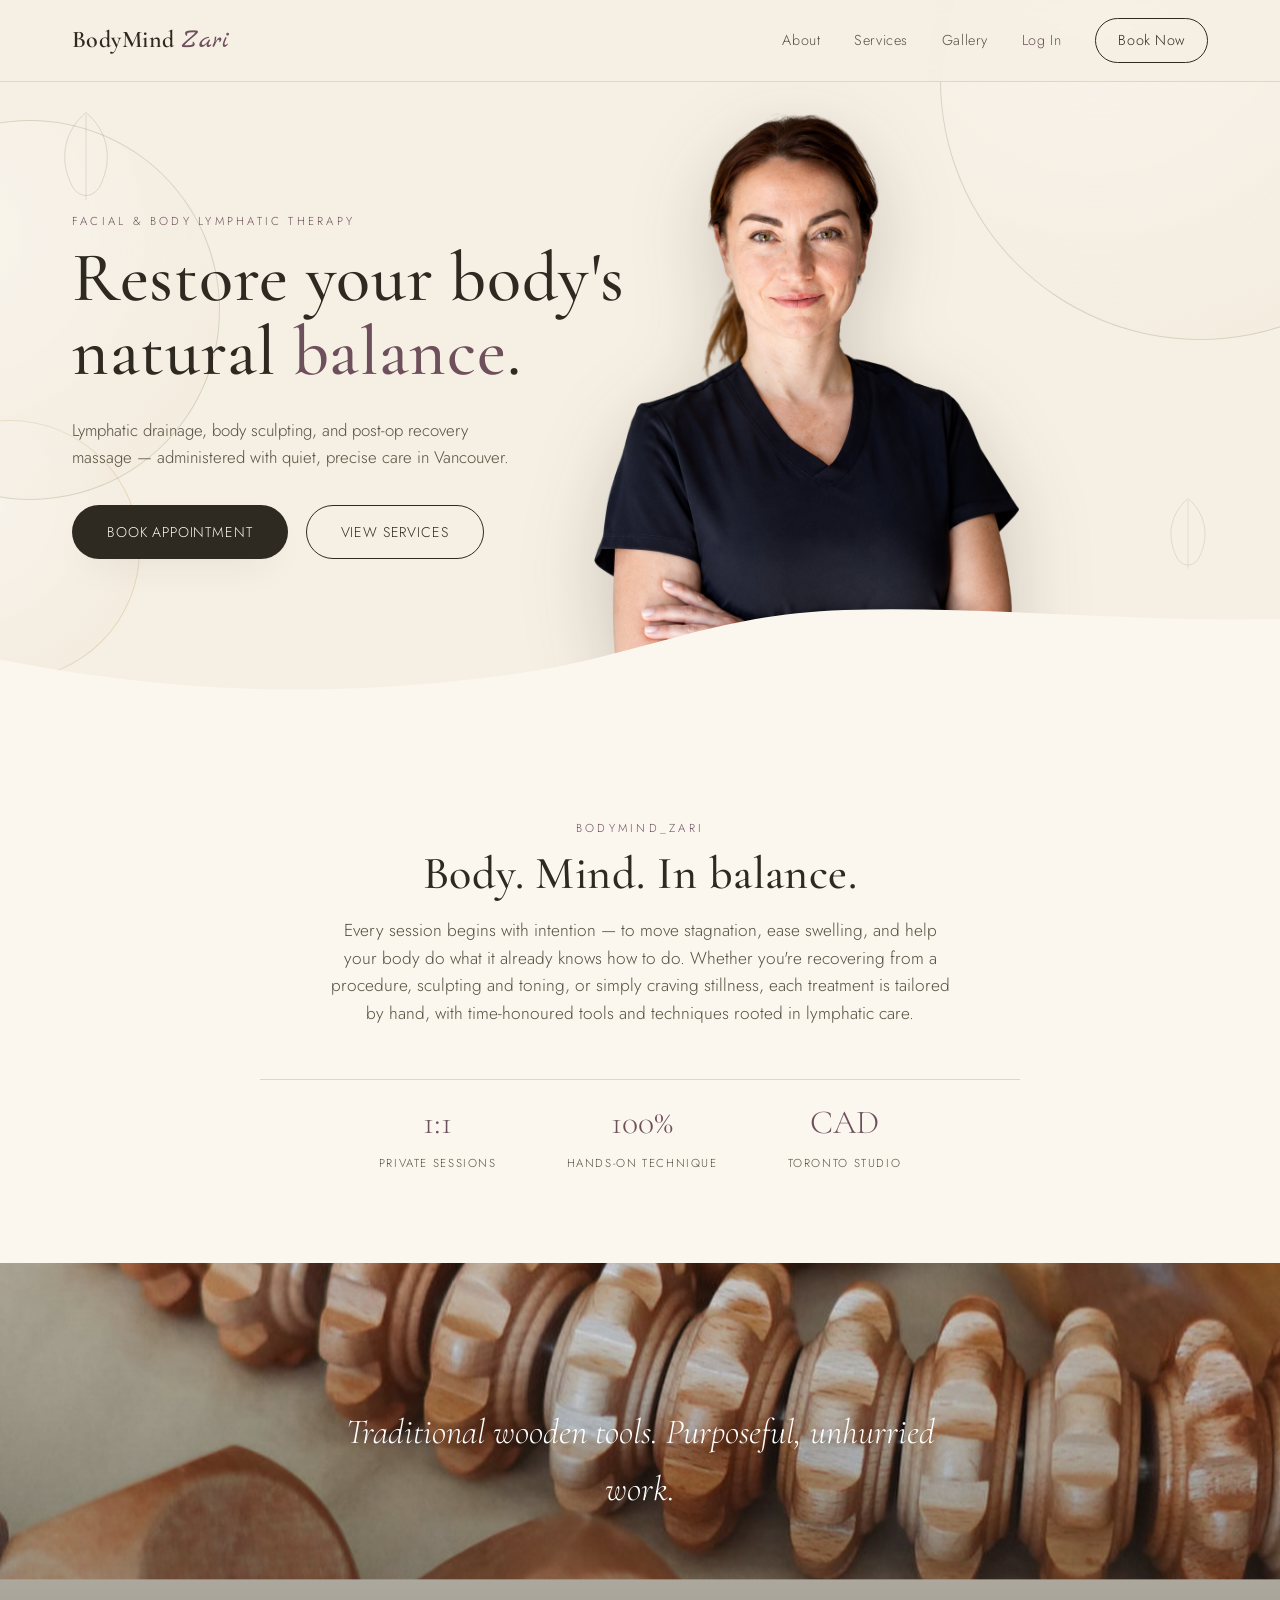
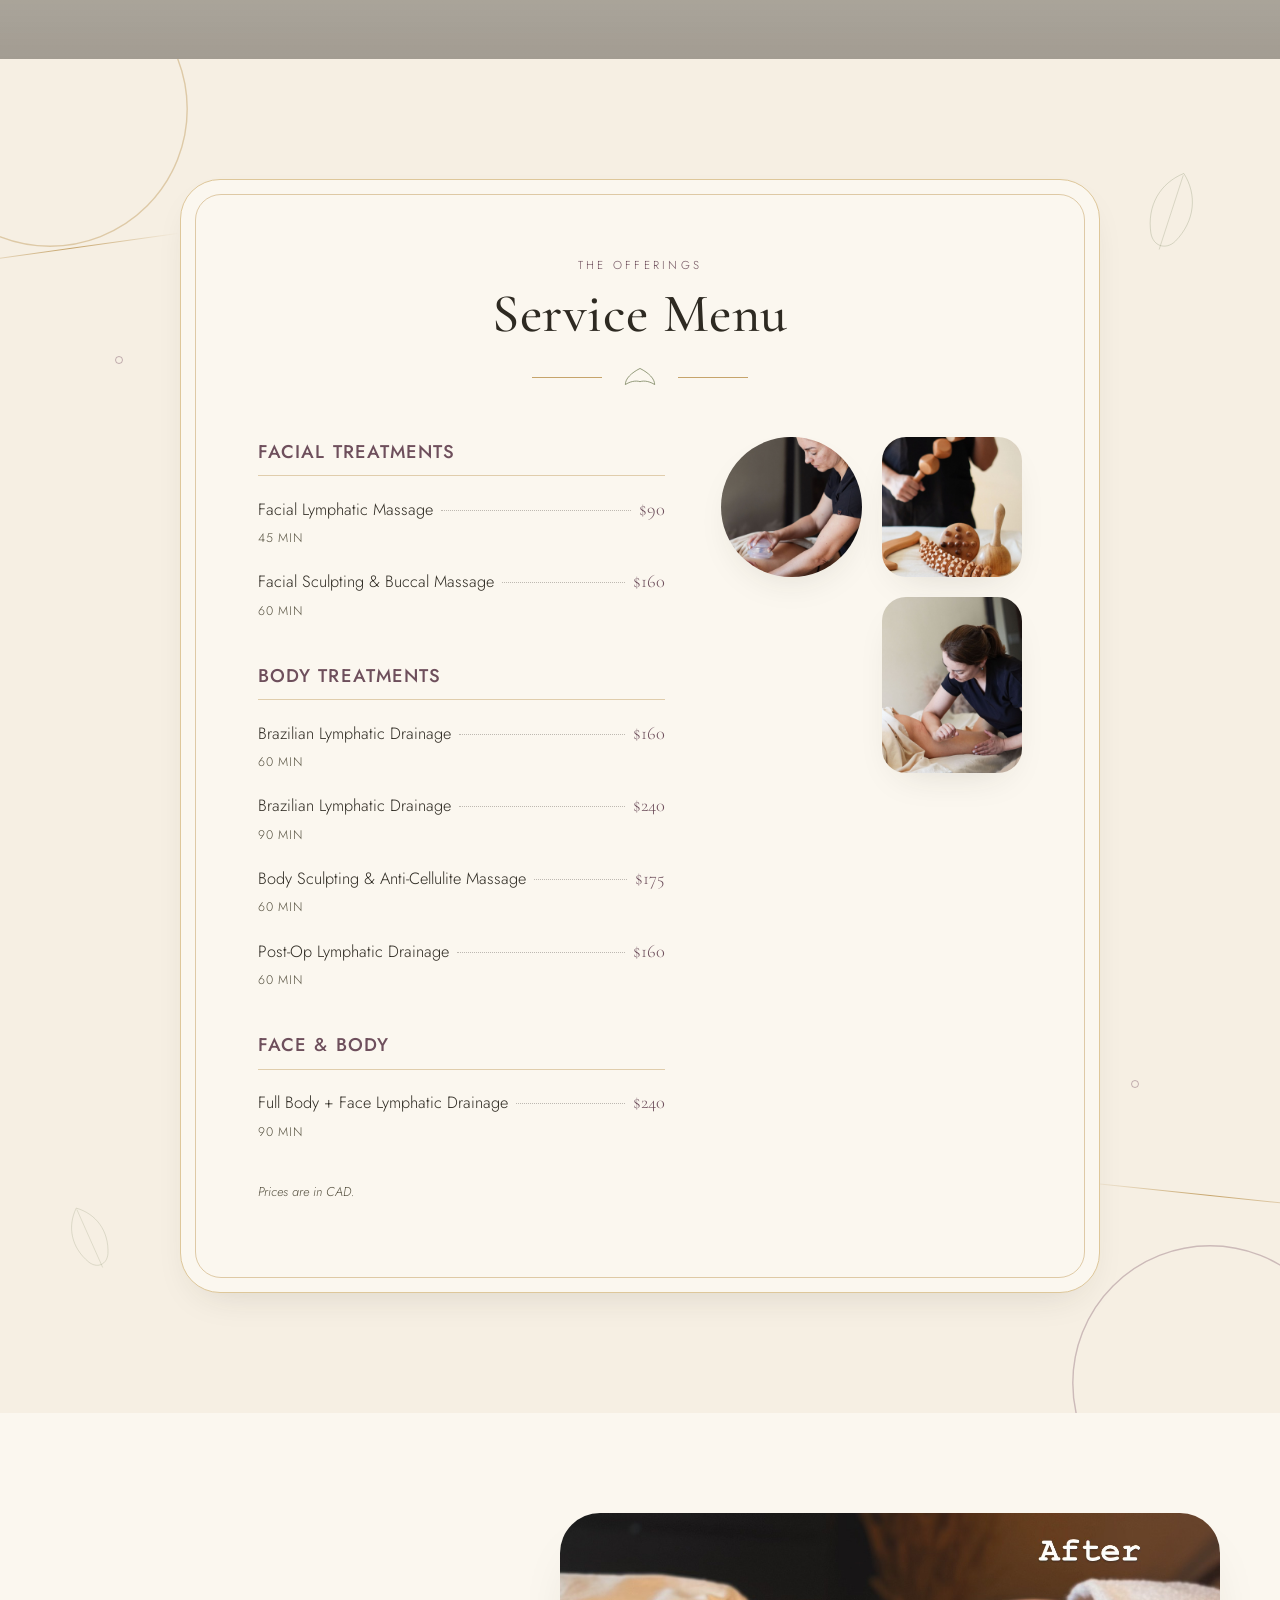
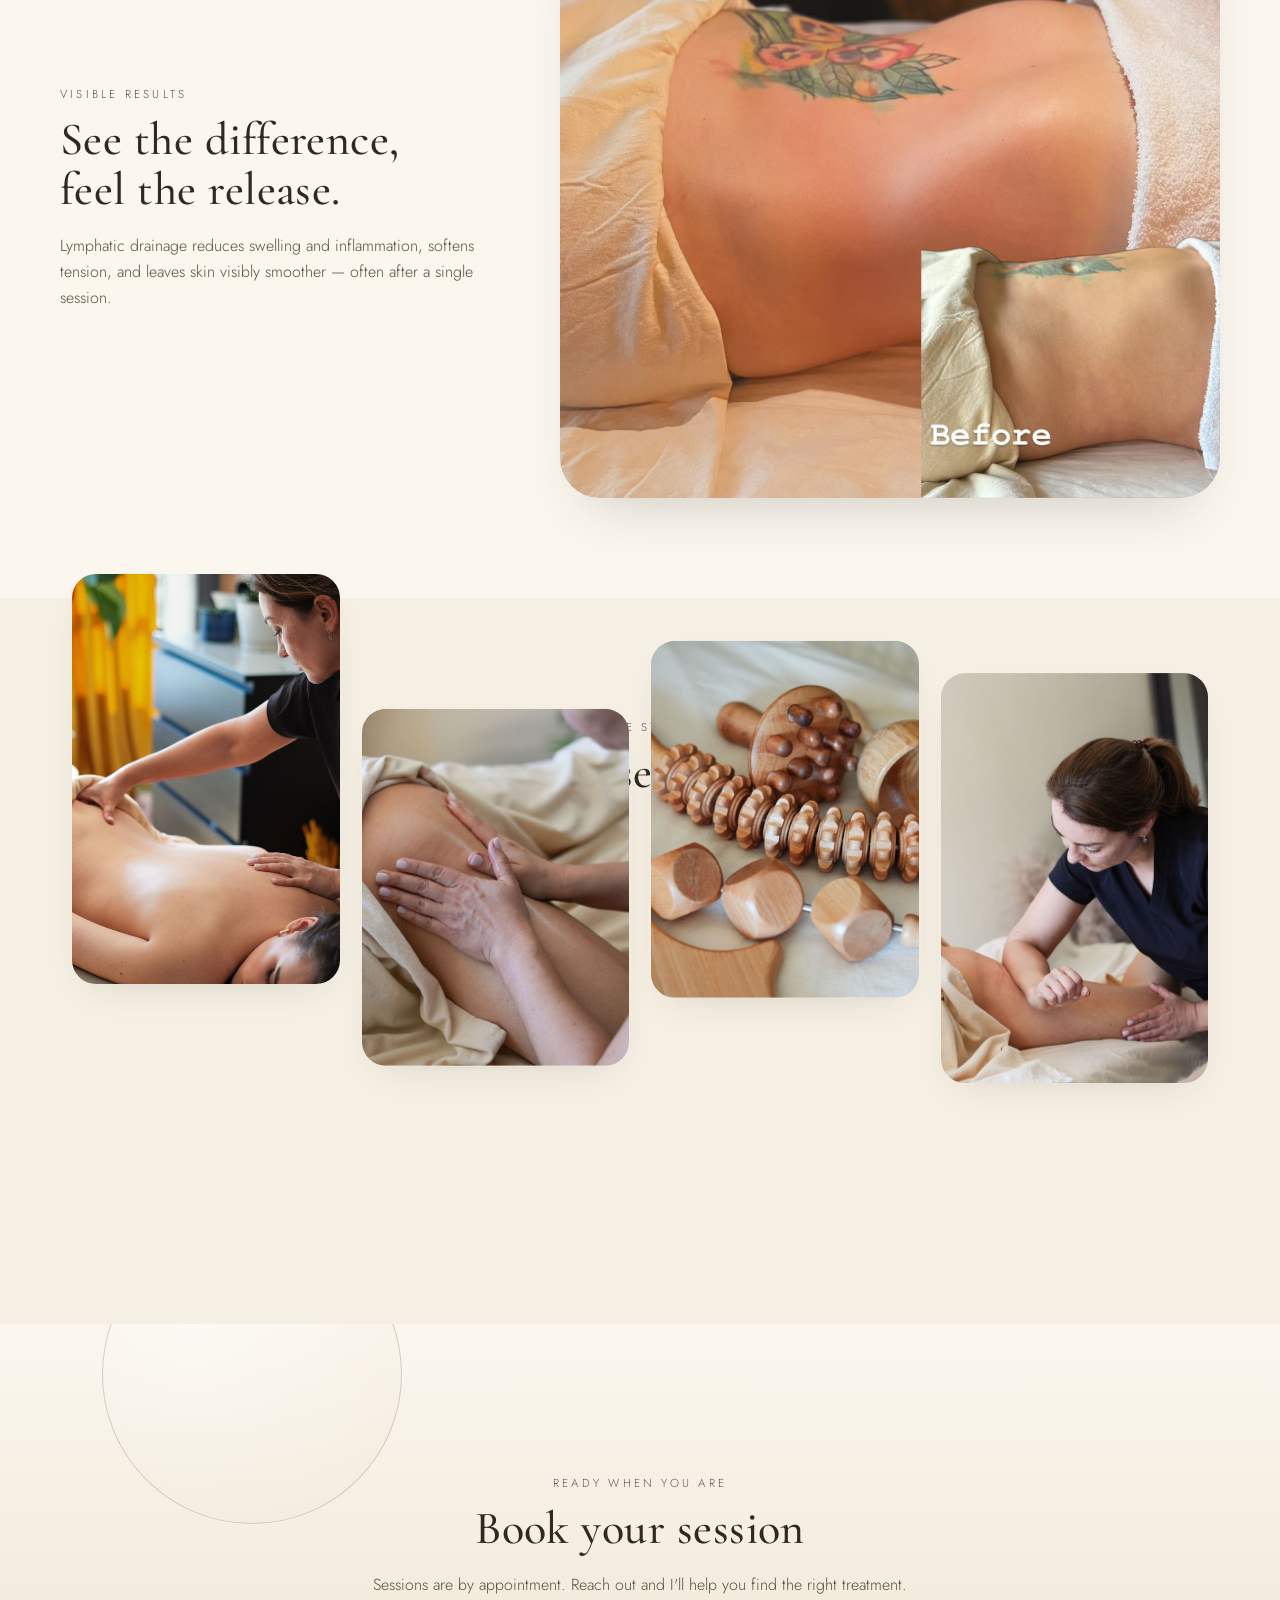
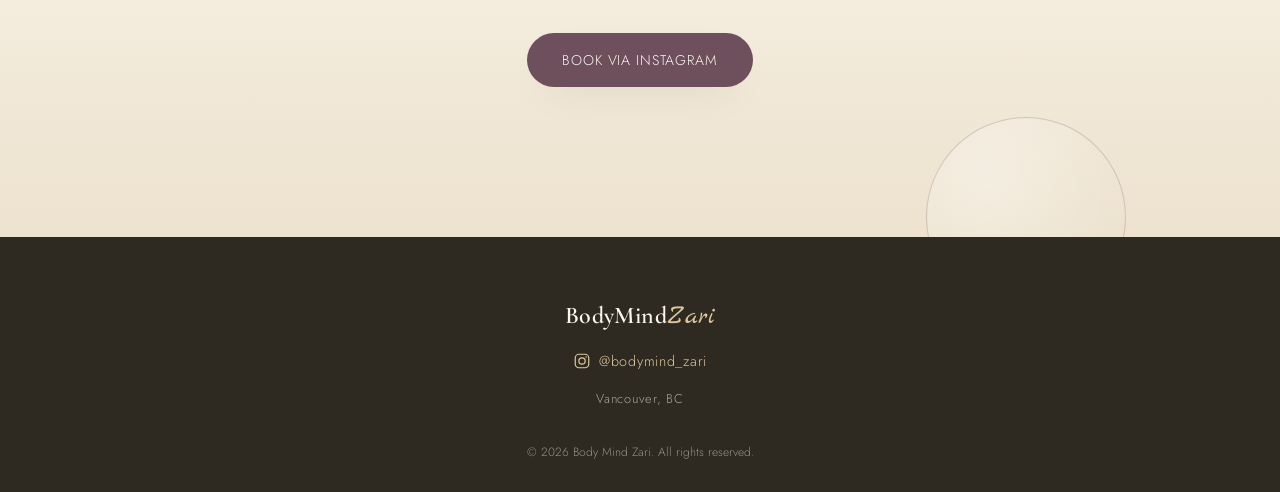
==== index.html @ 3816057f "Add Log In nav link and account/rewards/booking page" ====
<!DOCTYPE html>
<html lang="en">
<head>
<meta charset="UTF-8">
<meta name="viewport" content="width=device-width, initial-scale=1.0">
<title>Body Mind Zari — Lymphatic &amp; Body Sculpting Therapy</title>
<meta name="description" content="Body Mind Zari — facial and body lymphatic drainage, body sculpting, and post-op recovery massage. Book your appointment.">
<link rel="preconnect" href="https://fonts.googleapis.com">
<link rel="preconnect" href="https://fonts.gstatic.com" crossorigin>
<link href="https://fonts.googleapis.com/css2?family=Cormorant+Garamond:ital,wght@0,400;0,500;0,600;1,400;1,500&family=Jost:wght@300;400;500&family=Marck+Script&display=swap" rel="stylesheet">
<link rel="stylesheet" href="assets/css/style.css">
</head>
<body>

<div class="bg-decor" aria-hidden="true">
  <span class="circle c1" data-drift="0.05"></span>
  <span class="circle c2" data-drift="-0.07"></span>
  <span class="circle c3" data-drift="0.09"></span>
  <span class="circle c4" data-drift="-0.05"></span>
  <span class="circle c5" data-drift="0.06"></span>
  <svg class="leaf leaf1" data-drift="-0.08" viewBox="0 0 100 140" fill="none"><path d="M50 5C20 30 10 70 30 110C40 128 60 128 70 110C90 70 80 30 50 5Z" stroke="currentColor" stroke-width="1.2"/><path d="M50 8V130" stroke="currentColor" stroke-width="1"/></svg>
  <svg class="leaf leaf2" data-drift="0.07" viewBox="0 0 100 140" fill="none"><path d="M50 5C20 30 10 70 30 110C40 128 60 128 70 110C90 70 80 30 50 5Z" stroke="currentColor" stroke-width="1.2"/><path d="M50 8V130" stroke="currentColor" stroke-width="1"/></svg>
  <svg class="leaf leaf3" data-drift="-0.06" viewBox="0 0 100 140" fill="none"><path d="M50 5C20 30 10 70 30 110C40 128 60 128 70 110C90 70 80 30 50 5Z" stroke="currentColor" stroke-width="1.2"/><path d="M50 8V130" stroke="currentColor" stroke-width="1"/></svg>
</div>

<header class="site-header" id="top">
  <div class="header-inner">
    <a class="logo" href="#top">
      <span class="logo-black">BodyMind</span><span class="logo-script">Zari</span>
    </a>
    <nav class="site-nav">
      <a href="#about">About</a>
      <a href="#menu">Services</a>
      <a href="#gallery">Gallery</a>
      <a href="profile.html" class="nav-login">Log In</a>
      <a href="#book" class="nav-cta">Book Now</a>
    </nav>
    <button class="nav-toggle" id="navToggle" aria-label="Toggle menu" aria-expanded="false">
      <span></span><span></span><span></span>
    </button>
  </div>
</header>

<main>

  <!-- HERO -->
  <section class="hero">
    <div class="hero-portrait-panel">
      <img src="assets/img/profile.png" alt="Zari, founder of Body Mind Zari" class="portrait-img" width="929" height="1233">
    </div>
    <div class="hero-inner">
      <div class="hero-text reveal">
        <p class="eyebrow">Facial &amp; Body Lymphatic Therapy</p>
        <h1>Restore your body's<br>natural <span class="accent-word">balance</span>.</h1>
        <p class="hero-sub">Lymphatic drainage, body sculpting, and post-op recovery massage — administered with quiet, precise care in Vancouver.</p>
        <div class="hero-actions">
          <a href="#book" class="btn btn-primary">Book Appointment</a>
          <a href="#menu" class="btn btn-ghost">View Services</a>
        </div>
      </div>
    </div>
    <div class="hero-divider" aria-hidden="true">
      <svg viewBox="0 0 1440 100" preserveAspectRatio="none"><path d="M0,55 C220,90 400,88 580,68 C720,52 800,14 950,10 C1110,6 1280,22 1440,18 L1440,100 L0,100 Z"></path></svg>
    </div>
  </section>

  <!-- ABOUT -->
  <section class="about" id="about">
    <div class="about-inner reveal">
      <p class="eyebrow center">bodymind_zari</p>
      <h2>Body. Mind. In balance.</h2>
      <p class="about-copy">
        Every session begins with intention — to move stagnation, ease swelling, and help your body do what
        it already knows how to do. Whether you're recovering from a procedure, sculpting and toning, or simply
        craving stillness, each treatment is tailored by hand, with time-honoured tools and techniques rooted
        in lymphatic care.
      </p>
      <div class="about-stats">
        <div class="stat"><span class="stat-num">1:1</span><span class="stat-label">Private Sessions</span></div>
        <div class="stat"><span class="stat-num">100%</span><span class="stat-label">Hands-On Technique</span></div>
        <div class="stat"><span class="stat-num">CAD</span><span class="stat-label">Toronto Studio</span></div>
      </div>
    </div>
  </section>

  <!-- TOOLS STRIP -->
  <section class="tools-strip reveal" aria-hidden="false">
    <img src="assets/img/tools-closeup.jpg" alt="Hand-carved wooden lymphatic massage tools" class="parallax-img" data-speed="0.15">
    <div class="tools-strip-overlay">
      <p>Traditional wooden tools. Purposeful, unhurried work.</p>
    </div>
  </section>

  <!-- MENU -->
  <section class="menu-section" id="menu">
    <div class="menu-bg-decor" aria-hidden="true">
      <svg class="menu-arc arc-tl" viewBox="0 0 200 200"><circle cx="100" cy="100" r="98" fill="none" stroke="currentColor" stroke-width="1"/></svg>
      <svg class="menu-arc arc-br" viewBox="0 0 200 200"><circle cx="100" cy="100" r="98" fill="none" stroke="currentColor" stroke-width="1"/></svg>
      <svg class="menu-leaf-deco deco-a" viewBox="0 0 100 140" fill="none"><path d="M50 5C20 30 10 70 30 110C40 128 60 128 70 110C90 70 80 30 50 5Z" stroke="currentColor" stroke-width="1.1"/><path d="M50 8V130" stroke="currentColor" stroke-width="1"/></svg>
      <svg class="menu-leaf-deco deco-b" viewBox="0 0 100 140" fill="none"><path d="M50 5C20 30 10 70 30 110C40 128 60 128 70 110C90 70 80 30 50 5Z" stroke="currentColor" stroke-width="1.1"/><path d="M50 8V130" stroke="currentColor" stroke-width="1"/></svg>
      <span class="menu-deco-line line-a"></span>
      <span class="menu-deco-line line-b"></span>
      <span class="menu-deco-dot dot-a"></span>
      <span class="menu-deco-dot dot-b"></span>
    </div>
    <div class="menu-frame reveal">
      <p class="eyebrow center">The Offerings</p>
      <h2 class="menu-title">Service Menu</h2>
      <div class="menu-flourish">
        <span class="line"></span>
        <svg viewBox="0 0 60 30" class="flourish-leaf"><path d="M30 2C18 8 10 16 10 24M30 2C42 8 50 16 50 24M10 24C16 20 24 18 30 20M50 24C44 20 36 18 30 20" stroke="currentColor" stroke-width="1.1" fill="none"/></svg>
        <span class="line"></span>
      </div>

      <div class="menu-grid">

        <div class="menu-column">
          <div class="menu-category">
            <h3>Facial Treatments</h3>
            <ul class="menu-list">
              <li><div class="menu-row"><span class="menu-item">Facial Lymphatic Massage</span><span class="menu-dots"></span><span class="menu-price">$90</span></div><span class="menu-duration">45 min</span></li>
              <li><div class="menu-row"><span class="menu-item">Facial Sculpting &amp; Buccal Massage</span><span class="menu-dots"></span><span class="menu-price">$160</span></div><span class="menu-duration">60 min</span></li>
            </ul>
          </div>

          <div class="menu-category">
            <h3>Body Treatments</h3>
            <ul class="menu-list">
              <li><div class="menu-row"><span class="menu-item">Brazilian Lymphatic Drainage</span><span class="menu-dots"></span><span class="menu-price">$160</span></div><span class="menu-duration">60 min</span></li>
              <li><div class="menu-row"><span class="menu-item">Brazilian Lymphatic Drainage</span><span class="menu-dots"></span><span class="menu-price">$240</span></div><span class="menu-duration">90 min</span></li>
              <li><div class="menu-row"><span class="menu-item">Body Sculpting &amp; Anti-Cellulite Massage</span><span class="menu-dots"></span><span class="menu-price">$175</span></div><span class="menu-duration">60 min</span></li>
              <li><div class="menu-row"><span class="menu-item">Post-Op Lymphatic Drainage</span><span class="menu-dots"></span><span class="menu-price">$160</span></div><span class="menu-duration">60 min</span></li>
            </ul>
          </div>

          <div class="menu-category">
            <h3>Face &amp; Body</h3>
            <ul class="menu-list">
              <li><div class="menu-row"><span class="menu-item">Full Body + Face Lymphatic Drainage</span><span class="menu-dots"></span><span class="menu-price">$240</span></div><span class="menu-duration">90 min</span></li>
            </ul>
          </div>
          <p class="menu-note">Prices are in CAD.</p>
        </div>

        <div class="menu-photos">
          <div class="mphoto mphoto-round">
            <img src="assets/img/cupping-therapy.jpg" alt="Cupping therapy session" loading="lazy">
          </div>
          <div class="mphoto mphoto-square">
            <img src="assets/img/tools-with-therapist.jpg" alt="Therapist with wooden massage tools" loading="lazy">
          </div>
          <div class="mphoto mphoto-tall">
            <img src="assets/img/deep-tissue.jpg" alt="Deep tissue lymphatic work" loading="lazy">
          </div>
        </div>

      </div>
    </div>
  </section>

  <!-- BEFORE / AFTER -->
  <section class="results reveal">
    <div class="results-inner">
      <div class="results-text">
        <p class="eyebrow">Visible Results</p>
        <h2>See the difference,<br>feel the release.</h2>
        <p>Lymphatic drainage reduces swelling and inflammation, softens tension, and leaves skin visibly
          smoother — often after a single session.</p>
      </div>
      <div class="results-img">
        <img src="assets/img/before-after.jpg" alt="Before and after results of a lymphatic drainage session" loading="lazy">
      </div>
    </div>
  </section>

  <!-- GALLERY -->
  <section class="gallery" id="gallery">
    <p class="eyebrow center reveal">In the Studio</p>
    <h2 class="center reveal">A closer look</h2>
    <div class="gallery-grid">
      <figure class="g-item g-tall parallax-item" data-speed="0.08"><img src="assets/img/session-yellow-curtain.jpg" alt="Massage session bathed in natural light" loading="lazy"></figure>
      <figure class="g-item parallax-item" data-speed="0.04"><img src="assets/img/hands-closeup.jpg" alt="Hands performing lymphatic massage" loading="lazy"></figure>
      <figure class="g-item parallax-item" data-speed="0.06"><img src="assets/img/tools-closeup.jpg" alt="Wooden massage tool detail" loading="lazy"></figure>
      <figure class="g-item g-tall parallax-item" data-speed="0.05"><img src="assets/img/deep-tissue.jpg" alt="Focused deep tissue technique" loading="lazy"></figure>
    </div>
  </section>

  <!-- BOOK CTA -->
  <section class="book-cta" id="book">
    <div class="book-decor" aria-hidden="true">
      <span class="circle c6"></span>
      <span class="circle c7"></span>
    </div>
    <div class="book-inner reveal">
      <p class="eyebrow center">Ready when you are</p>
      <h2>Book your session</h2>
      <p class="book-sub">Sessions are by appointment. Reach out and I'll help you find the right treatment.</p>
      <a href="https://instagram.com/bodymind_zari" target="_blank" rel="noopener" class="btn btn-mauve">Book via Instagram</a>
    </div>
  </section>

</main>

<footer class="site-footer">
  <div class="footer-inner">
    <div class="footer-logo"><span class="logo-black">BodyMind</span><span class="logo-script">Zari</span></div>
    <a href="https://instagram.com/bodymind_zari" target="_blank" rel="noopener" class="footer-ig">
      <svg viewBox="0 0 24 24" width="18" height="18" fill="none" stroke="currentColor" stroke-width="1.6" aria-hidden="true"><rect x="3" y="3" width="18" height="18" rx="5"/><circle cx="12" cy="12" r="4.2"/><circle cx="17.4" cy="6.6" r="1" fill="currentColor" stroke="none"/></svg>
      <span>@bodymind_zari</span>
    </a>
    <p class="footer-location">Vancouver, BC</p>
    <p class="footer-copy">&copy; <span id="year"></span> Body Mind Zari. All rights reserved.</p>
  </div>
</footer>

<script src="assets/js/script.js"></script>
</body>
</html>
---- assets/css/style.css ----
/* ===================================================================
   Body Mind Zari — Design tokens
=================================================================== */
:root{
  --cream:        #F6EFE3;
  --cream-soft:   #FBF7EF;
  --cream-deep:   #EDE2CE;
  --ink:          #2E2A22;
  --ink-soft:     #55503F;
  --olive:        #7C8560;
  --olive-deep:   #5C6444;
  --gold:         #C6A46B;
  --gold-soft:    #DEC79A;
  --mauve:        #8C6A78;
  --mauve-deep:   #6E4F5C;
  --shadow:       0 30px 60px -30px rgba(46,42,34,0.25);
  --shadow-soft:  0 15px 40px -20px rgba(46,42,34,0.18);
  --radius-lg:    40px;
  --radius-md:    24px;
  --ease:         cubic-bezier(.22,.9,.32,1);
}

*,*::before,*::after{ box-sizing:border-box; }
html{ scroll-behavior:smooth; }
body{
  margin:0;
  background:var(--cream);
  color:var(--ink);
  font-family:'Jost', 'Helvetica Neue', Arial, sans-serif;
  font-weight:300;
  line-height:1.6;
  overflow-x:hidden;
  -webkit-font-smoothing:antialiased;
}
img{ max-width:100%; display:block; }
a{ color:inherit; text-decoration:none; }
h1,h2,h3{
  font-family:'Cormorant Garamond', Georgia, serif;
  font-weight:500;
  color:var(--ink);
  margin:0 0 .4em;
  letter-spacing:.01em;
}
h1{ font-size:clamp(2.6rem,5.5vw,4.6rem); line-height:1.05; }
.accent-word{ color:var(--mauve-deep); }
h2{ font-size:clamp(2rem,3.6vw,3rem); line-height:1.1; }
h3{ font-size:1.4rem; }
p{ margin:0 0 1em; }
.center{ text-align:center; }

.eyebrow{
  font-family:'Jost',sans-serif;
  font-size:.72rem;
  letter-spacing:.28em;
  text-transform:uppercase;
  color:var(--mauve-deep);
  margin-bottom:.9em;
}
.eyebrow.center{ text-align:center; }

/* ===================================================================
   Background decoration (translucent circles + leaves)
=================================================================== */
.bg-decor{
  position:fixed; inset:0; z-index:0; pointer-events:none; overflow:hidden;
}
.circle{
  position:absolute; border-radius:50%;
  border:1px solid rgba(124,133,96,0.25);
  background:radial-gradient(circle at 30% 30%, rgba(255,255,255,0.35), rgba(198,164,107,0.06));
}
.c1{ width:520px; height:520px; top:-180px; right:-180px; }
.c2{ width:260px; height:260px; top:420px; left:-120px; border-color:rgba(198,164,107,0.3); }
.c3{ width:180px; height:180px; top:900px; right:6%; border-color:rgba(140,106,120,0.25); }
.c4{ width:380px; height:380px; bottom:400px; left:-160px; }
.c5{ width:240px; height:240px; bottom:-80px; right:-60px; border-color:rgba(198,164,107,0.3); }

.leaf{
  position:absolute; width:70px; height:100px; color:rgba(124,133,96,0.28);
}
.leaf1{ top:12%; left:4%; transform:rotate(-18deg); }
.leaf2{ top:55%; right:5%; transform:rotate(24deg) scaleX(-1); width:56px; height:80px; }
.leaf3{ bottom:6%; left:8%; transform:rotate(10deg); width:60px; height:86px; }

main, header, footer{ position:relative; z-index:1; }

/* ===================================================================
   Header
=================================================================== */
.site-header{
  position:sticky; top:0; z-index:50;
  background:rgba(246,239,227,0.82);
  backdrop-filter:blur(10px);
  -webkit-backdrop-filter:blur(10px);
  border-bottom:1px solid rgba(198,164,107,0.35);
  transition:box-shadow .3s var(--ease);
}
.site-header.scrolled{ box-shadow:0 8px 24px -16px rgba(46,42,34,0.25); }
.header-inner{
  max-width:1200px; margin:0 auto; padding:18px 32px;
  display:flex; align-items:center; justify-content:space-between;
}
.logo{ display:flex; align-items:baseline; gap:6px; }
.logo-black{
  font-family:'Cormorant Garamond',serif; font-weight:600; font-size:1.5rem;
  color:var(--ink); letter-spacing:.02em;
}
.logo-script{
  font-family:'Marck Script',cursive; font-size:1.7rem;
  color:var(--mauve-deep); line-height:1;
}
.site-nav{ display:flex; align-items:center; gap:34px; }
.site-nav a{
  font-size:.9rem; letter-spacing:.04em; color:var(--ink-soft);
  transition:color .25s var(--ease);
}
.site-nav a:hover{ color:var(--mauve-deep); }
.nav-login{ color:var(--mauve-deep) !important; }
.nav-cta{
  padding:10px 22px; border:1px solid var(--ink); border-radius:999px;
  color:var(--ink) !important;
}
.nav-cta:hover{ background:var(--ink); color:var(--cream) !important; }

.nav-toggle{
  display:none; flex-direction:column; gap:5px; background:none; border:0; cursor:pointer; padding:6px;
}
.nav-toggle span{ width:24px; height:1.5px; background:var(--ink); display:block; }

/* ===================================================================
   Buttons
=================================================================== */
.btn{
  display:inline-flex; align-items:center; justify-content:center;
  padding:15px 34px; border-radius:999px; font-size:.88rem;
  letter-spacing:.06em; text-transform:uppercase; cursor:pointer;
  transition:transform .35s var(--ease), box-shadow .35s var(--ease), background .3s, color .3s;
  border:1px solid transparent;
}
.btn-primary{
  background:var(--ink); color:var(--cream-soft);
  box-shadow:var(--shadow-soft);
}
.btn-primary:hover{ transform:translateY(-3px); box-shadow:var(--shadow); }
.btn-ghost{
  border-color:var(--ink); color:var(--ink);
}
.btn-ghost:hover{ background:var(--ink); color:var(--cream); transform:translateY(-3px); }
.btn-mauve{
  background:var(--mauve-deep); color:var(--cream-soft);
  box-shadow:var(--shadow-soft);
}
.btn-mauve:hover{ background:var(--mauve); transform:translateY(-3px); box-shadow:var(--shadow); }

/* ===================================================================
   Hero
=================================================================== */
.hero{ position:relative; overflow:hidden; }
.hero-inner{
  max-width:1200px; margin:0 auto; padding:130px 32px 150px;
  position:relative; z-index:2;
}
.hero-text{ max-width:600px; }
.hero-sub{ max-width:440px; color:var(--ink-soft); font-size:1.05rem; }
.hero-actions{ display:flex; gap:18px; margin-top:34px; flex-wrap:wrap; }

/* Portrait panel, shifted in from the right edge, circular bite on the left edge */
.hero-portrait-panel{
  position:absolute; top:0; right:14%; bottom:0; z-index:1;
  width:min(46%,620px);
  display:flex; align-items:center; justify-content:center;
}
.hero-portrait-panel .portrait-img{
  width:auto; height:min(90%,680px); max-width:none; aspect-ratio:auto;
  object-fit:contain; clip-path:none;
  filter:drop-shadow(0 25px 40px rgba(46,42,34,0.2));
}

.hero-divider{
  position:absolute; left:0; right:0; bottom:0; z-index:3;
  line-height:0; pointer-events:none;
}
.hero-divider svg{ width:100%; height:110px; display:block; }
.hero-divider path{ fill:var(--cream-soft); }

/* ===================================================================
   About
=================================================================== */
.about{ background:var(--cream-soft); padding:110px 32px 90px; }
.about-inner{ max-width:760px; margin:0 auto; text-align:center; }
.about-copy{ color:var(--ink-soft); font-size:1.08rem; max-width:620px; margin:0 auto 3em; }
.about-stats{
  display:flex; justify-content:center; gap:70px; padding-top:1em;
  border-top:1px solid rgba(198,164,107,0.4);
}
.stat{ display:flex; flex-direction:column; gap:4px; }
.stat-num{ font-family:'Cormorant Garamond',serif; font-size:2.1rem; color:var(--mauve-deep); }
.stat-label{ font-size:.72rem; letter-spacing:.14em; text-transform:uppercase; color:var(--ink-soft); }

/* ===================================================================
   Tools strip (parallax banner)
=================================================================== */
.tools-strip{
  position:relative; height:44vh; min-height:320px; overflow:hidden;
}
.tools-strip .parallax-img{
  position:absolute; inset:-10% 0; width:100%; height:120%; object-fit:cover;
  will-change:transform;
}
.tools-strip-overlay{
  position:absolute; inset:0; display:flex; align-items:center; justify-content:center;
  background:linear-gradient(180deg, rgba(46,42,34,0.15), rgba(46,42,34,0.42));
}
.tools-strip-overlay p{
  font-family:'Cormorant Garamond',serif; font-style:italic; font-size:clamp(1.4rem,3vw,2.2rem);
  color:#fff; text-align:center; max-width:640px; padding:0 24px; margin:0;
}

/* ===================================================================
   Menu / Service card
=================================================================== */
.menu-section{ position:relative; overflow:hidden; padding:120px 24px; background:var(--cream); }

.menu-bg-decor{ position:absolute; inset:0; z-index:0; pointer-events:none; }
.menu-arc{ position:absolute; width:280px; height:280px; color:rgba(198,164,107,0.5); }
.arc-tl{ top:-90px; left:-90px; }
.arc-br{ bottom:-110px; right:-70px; color:rgba(140,106,120,0.4); }
.menu-leaf-deco{ position:absolute; width:64px; height:92px; color:rgba(124,133,96,0.35); }
.deco-a{ top:8%; right:6%; transform:rotate(18deg); }
.deco-b{ bottom:10%; left:5%; transform:rotate(-24deg) scaleX(-1); width:52px; height:76px; }
.menu-deco-line{ position:absolute; height:1px; background:linear-gradient(90deg, transparent, var(--gold), transparent); }
.line-a{ width:220px; top:14%; left:-40px; transform:rotate(-8deg); }
.line-b{ width:260px; bottom:16%; right:-60px; transform:rotate(6deg); }
.menu-deco-dot{ position:absolute; width:8px; height:8px; border-radius:50%; border:1px solid var(--mauve); opacity:.5; }
.dot-a{ top:22%; left:9%; }
.dot-b{ bottom:24%; right:11%; }

.menu-frame{
  max-width:920px; margin:0 auto; background:var(--cream-soft);
  border:1px solid var(--gold-soft); border-radius:var(--radius-lg);
  padding:clamp(36px,6vw,80px); position:relative; z-index:1; box-shadow:var(--shadow-soft);
}
.menu-frame::before{
  content:''; position:absolute; inset:14px; border:1px solid rgba(198,164,107,0.55);
  border-radius:calc(var(--radius-lg) - 14px); pointer-events:none;
}
.menu-title{ text-align:center; font-size:clamp(2.2rem,5vw,3.4rem); }
.menu-flourish{
  display:flex; align-items:center; justify-content:center; gap:16px; margin-bottom:3em;
}
.menu-flourish .line{ width:70px; height:1px; background:var(--gold); }
.flourish-leaf{ width:44px; height:22px; color:var(--olive); }

.menu-grid{ display:grid; grid-template-columns:1.15fr .85fr; gap:56px; align-items:start; }
.menu-category{ margin-bottom:2.4em; }
.menu-category h3{
  text-align:left; color:var(--mauve-deep); font-size:1.15rem;
  letter-spacing:.06em; text-transform:uppercase; font-family:'Jost',sans-serif; font-weight:500;
  border-bottom:1px solid rgba(198,164,107,0.5); padding-bottom:.5em; margin-bottom:1em;
}
.menu-list{ list-style:none; margin:0; padding:0; }
.menu-list li{ margin-bottom:1.1em; }
.menu-row{ display:flex; align-items:baseline; gap:8px; }
.menu-item{ font-size:1.02rem; color:var(--ink); white-space:nowrap; }
.menu-dots{
  flex:1; border-bottom:1px dotted rgba(46,42,34,0.3); transform:translateY(-4px);
}
.menu-price{ font-family:'Cormorant Garamond',serif; font-size:1.15rem; color:var(--mauve-deep); }
.menu-duration{ font-size:.78rem; letter-spacing:.06em; color:var(--ink-soft); text-transform:uppercase; }
.menu-note{ font-size:.8rem; color:var(--ink-soft); font-style:italic; margin-top:1.5em; }

.menu-photos{
  display:grid; grid-template-columns:1fr 1fr; gap:20px; align-content:start;
}
.mphoto{ overflow:hidden; box-shadow:var(--shadow-soft); }
.mphoto img{ width:100%; height:100%; object-fit:cover; transition:transform .6s var(--ease); }
.mphoto:hover img{ transform:scale(1.06); }
.mphoto-round{
  grid-column:1/2; grid-row:1/3; border-radius:50%; aspect-ratio:1/1; align-self:start;
}
.mphoto-square{
  grid-column:2/3; border-radius:var(--radius-md); aspect-ratio:1/1;
}
.mphoto-tall{
  grid-column:2/3; border-radius:var(--radius-md); aspect-ratio:4/5;
}

/* ===================================================================
   Results / before-after
=================================================================== */
.results{ padding:100px 32px; background:var(--cream-soft); }
.results-inner{
  max-width:1160px; margin:0 auto; display:grid; grid-template-columns:.8fr 1.2fr;
  gap:60px; align-items:center;
}
.results-text p{ color:var(--ink-soft); }
.results-img{ border-radius:var(--radius-lg); overflow:hidden; box-shadow:var(--shadow); }
.results-img img{ width:100%; }

/* ===================================================================
   Gallery
=================================================================== */
.gallery{ padding:120px 32px 60px; max-width:1200px; margin:0 auto; }
.gallery h2{ margin-bottom:.6em; }
.gallery-grid{
  margin-top:56px; display:grid; grid-template-columns:repeat(4,1fr); gap:22px;
}
.g-item{
  margin:0; border-radius:var(--radius-md); overflow:hidden; box-shadow:var(--shadow-soft);
  aspect-ratio:3/4;
}
.g-item.g-tall{ aspect-ratio:3/4.6; }
.g-item img{ width:100%; height:100%; object-fit:cover; transition:transform .7s var(--ease); }
.g-item:hover img{ transform:scale(1.07); }

/* ===================================================================
   Book CTA
=================================================================== */
.book-cta{
  position:relative; padding:150px 32px; text-align:center; overflow:hidden;
  background:linear-gradient(180deg, var(--cream-soft), var(--cream-deep));
}
.book-decor .circle{ border-color:rgba(140,106,120,0.3); }
.c6{ width:300px; height:300px; top:-100px; left:8%; }
.c7{ width:200px; height:200px; bottom:-80px; right:12%; }
.book-inner{ position:relative; max-width:600px; margin:0 auto; }
.book-sub{ color:var(--ink-soft); margin-bottom:2.2em; }

/* ===================================================================
   Footer
=================================================================== */
.site-footer{ background:var(--ink); color:var(--cream-soft); padding:60px 32px 30px; }
.footer-inner{ max-width:1200px; margin:0 auto; text-align:center; display:flex; flex-direction:column; align-items:center; gap:14px; }
.footer-logo .logo-black{ color:var(--cream-soft); }
.footer-logo .logo-script{ color:var(--gold-soft); }
.footer-ig{
  display:inline-flex; align-items:center; gap:8px;
  font-size:.9rem; letter-spacing:.05em; color:var(--gold-soft);
  transition:color .25s var(--ease);
}
.footer-ig:hover{ color:var(--cream-soft); }
.footer-location{ font-size:.8rem; letter-spacing:.06em; color:rgba(251,247,239,0.6); margin:2px 0 0; }
.footer-copy{ font-size:.75rem; color:rgba(251,247,239,0.5); margin:20px 0 0; }

/* ===================================================================
   Scroll reveal
=================================================================== */
.reveal{ opacity:0; transform:translateY(36px); transition:opacity .9s var(--ease), transform .9s var(--ease); }
.reveal.is-visible{ opacity:1; transform:translateY(0); }

/* ===================================================================
   Responsive
=================================================================== */
@media (max-width:960px){
  .site-nav{
    position:fixed; inset:64px 0 auto 0; background:var(--cream-soft);
    flex-direction:column; align-items:flex-start; gap:0; padding:10px 32px 20px;
    border-bottom:1px solid rgba(198,164,107,0.35);
    transform:translateY(-120%); transition:transform .4s var(--ease); z-index:40;
  }
  .site-nav.open{ transform:translateY(0); }
  .site-nav a{ padding:14px 0; width:100%; border-bottom:1px solid rgba(198,164,107,0.2); }
  .nav-cta{ margin-top:10px; text-align:center; }
  .nav-toggle{ display:flex; }

  .hero-inner{ padding:250px 32px 60px; text-align:center; }
  .hero-text{ display:flex; flex-direction:column; align-items:center; max-width:100%; }
  .hero-actions{ justify-content:center; }

  .hero-portrait-panel{
    position:absolute; top:36px; right:0; left:0; bottom:auto; z-index:1;
    width:190px; height:190px; margin:0 auto; border-radius:50%;
    clip-path:none; overflow:hidden; align-items:center; justify-content:center;
    padding-left:0;
  }
  .hero-portrait-panel .portrait-img{
    width:auto; height:112%; max-width:none;
  }

  .menu-grid{ grid-template-columns:1fr; }
  .menu-photos{ grid-template-columns:repeat(3,1fr); }
  .mphoto-round{ grid-column:1/2; grid-row:1/2; }
  .mphoto-square{ grid-column:2/3; grid-row:1/2; }
  .mphoto-tall{ grid-column:3/4; grid-row:1/2; }

  .results-inner{ grid-template-columns:1fr; }
  .results-text{ text-align:center; }

  .gallery-grid{ grid-template-columns:repeat(2,1fr); }
}

@media (max-width:560px){
  .header-inner{ padding:16px 20px; }
  .about-stats{ gap:32px; flex-wrap:wrap; }
  .menu-frame{ padding:28px 20px; }
  .menu-photos{ grid-template-columns:repeat(2,1fr); }
  .mphoto-tall{ grid-column:1/2; grid-row:2/3; }
  .mphoto-square{ grid-column:2/3; grid-row:2/3; }
  .mphoto-round{ grid-column:1/3; grid-row:1/2; width:60%; margin:0 auto; }
  .gallery-grid{ grid-template-columns:1fr; }
  .book-cta{ padding:110px 24px; }
}

@media (prefers-reduced-motion: reduce){
  html{ scroll-behavior:auto; }
  .reveal{ opacity:1; transform:none; transition:none; }
  .parallax-img, .parallax-item{ transform:none !important; }
}
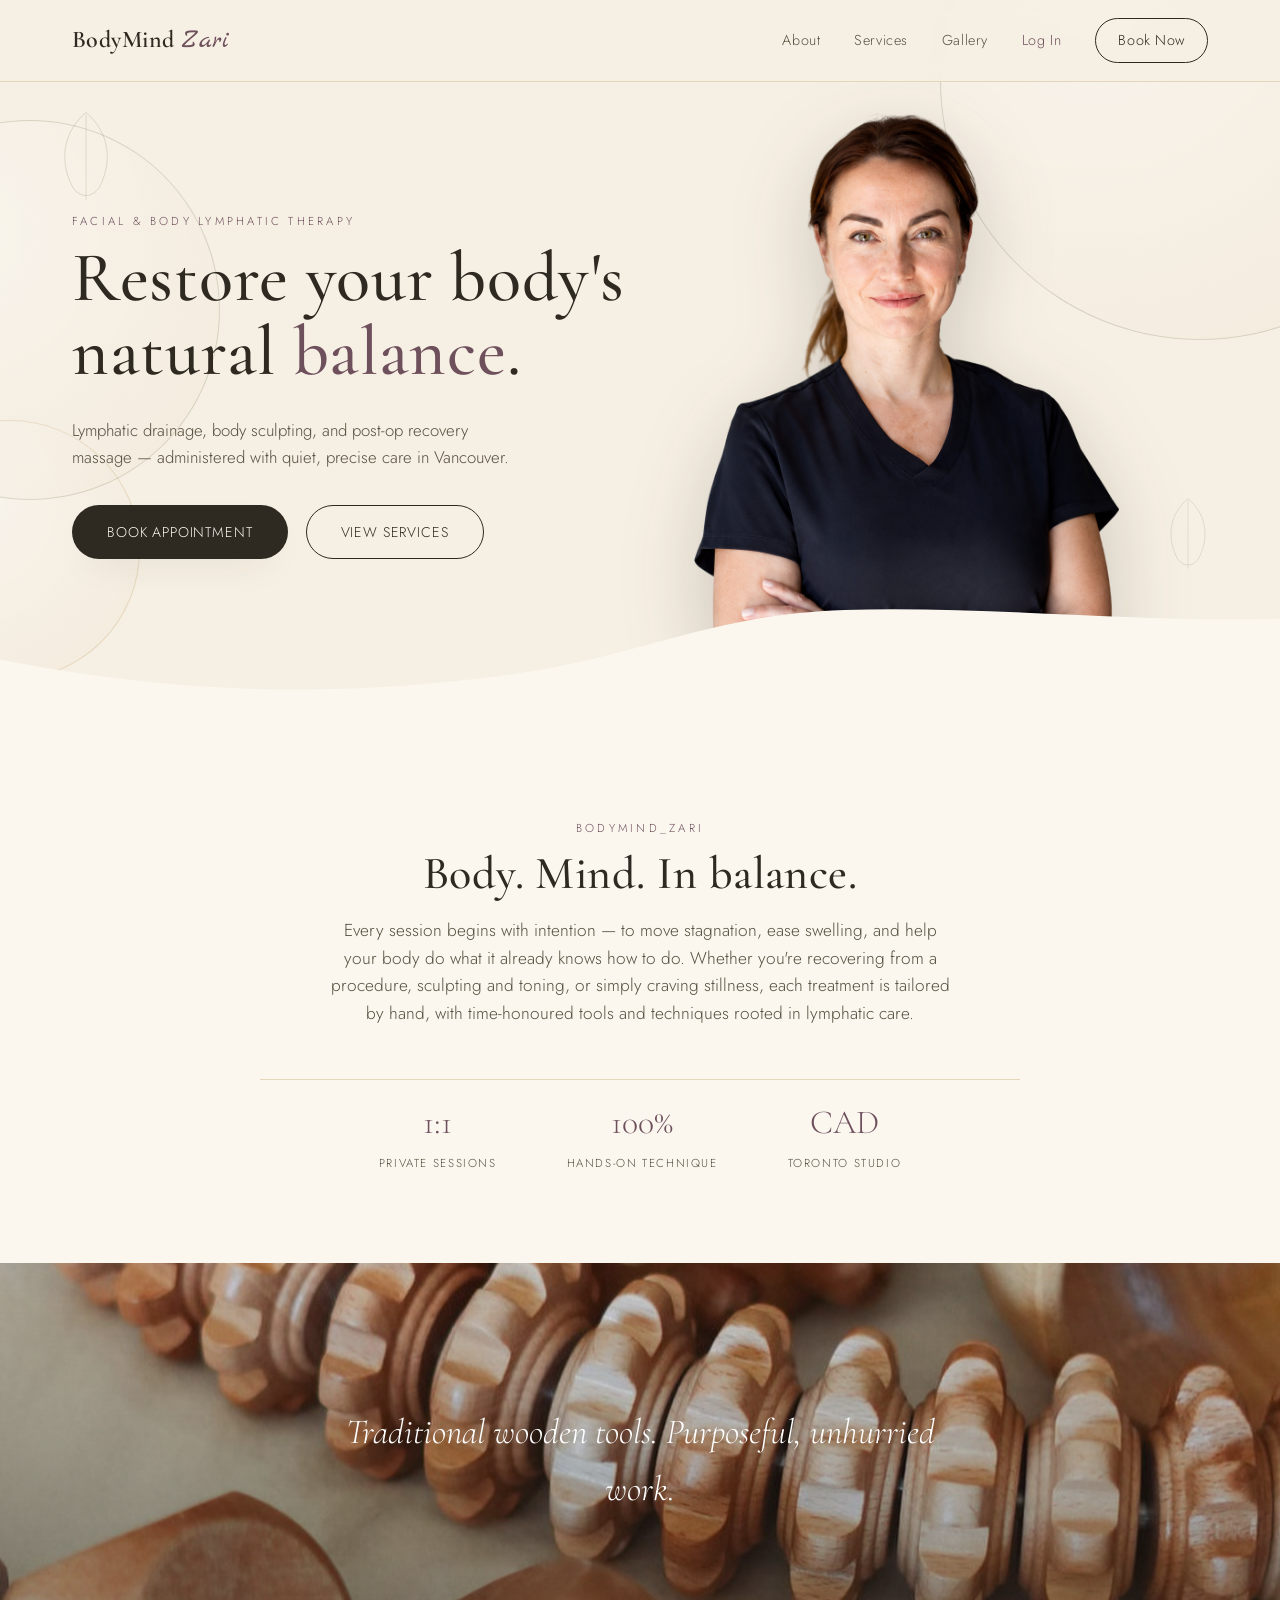
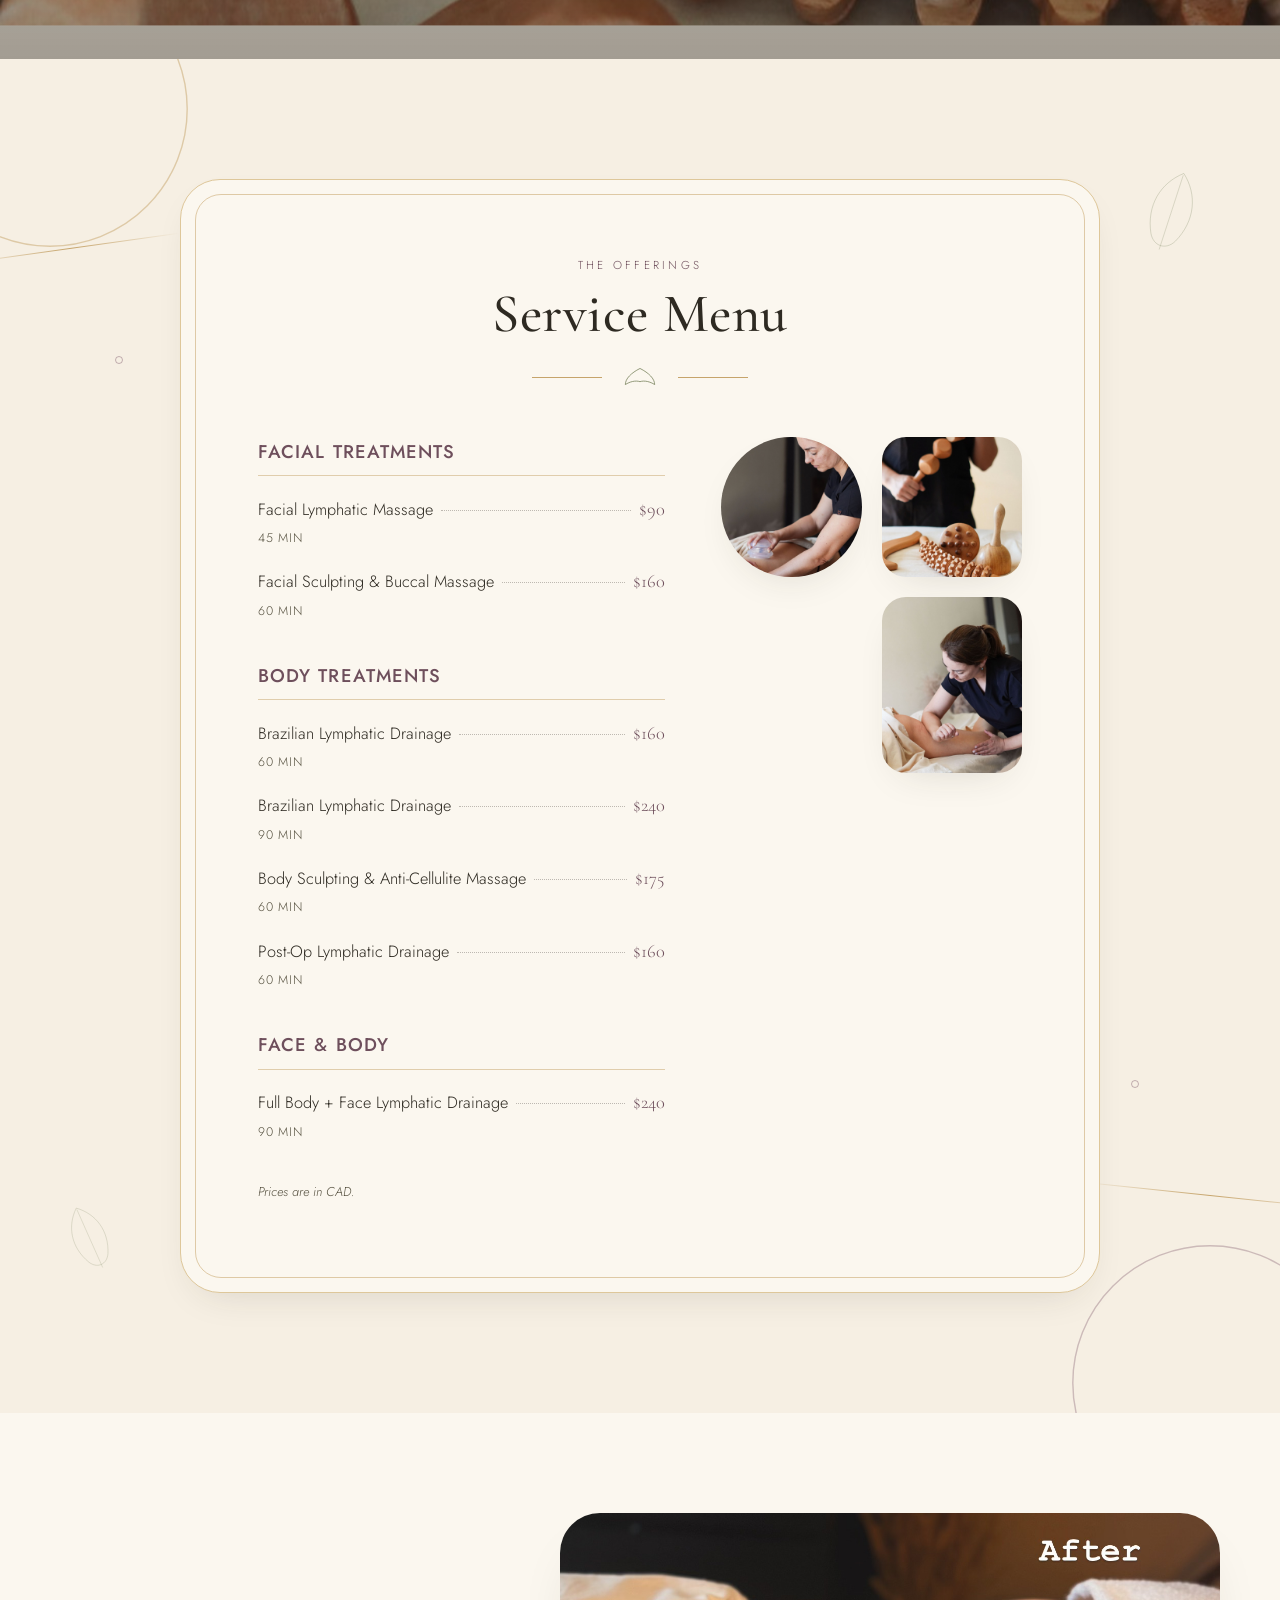
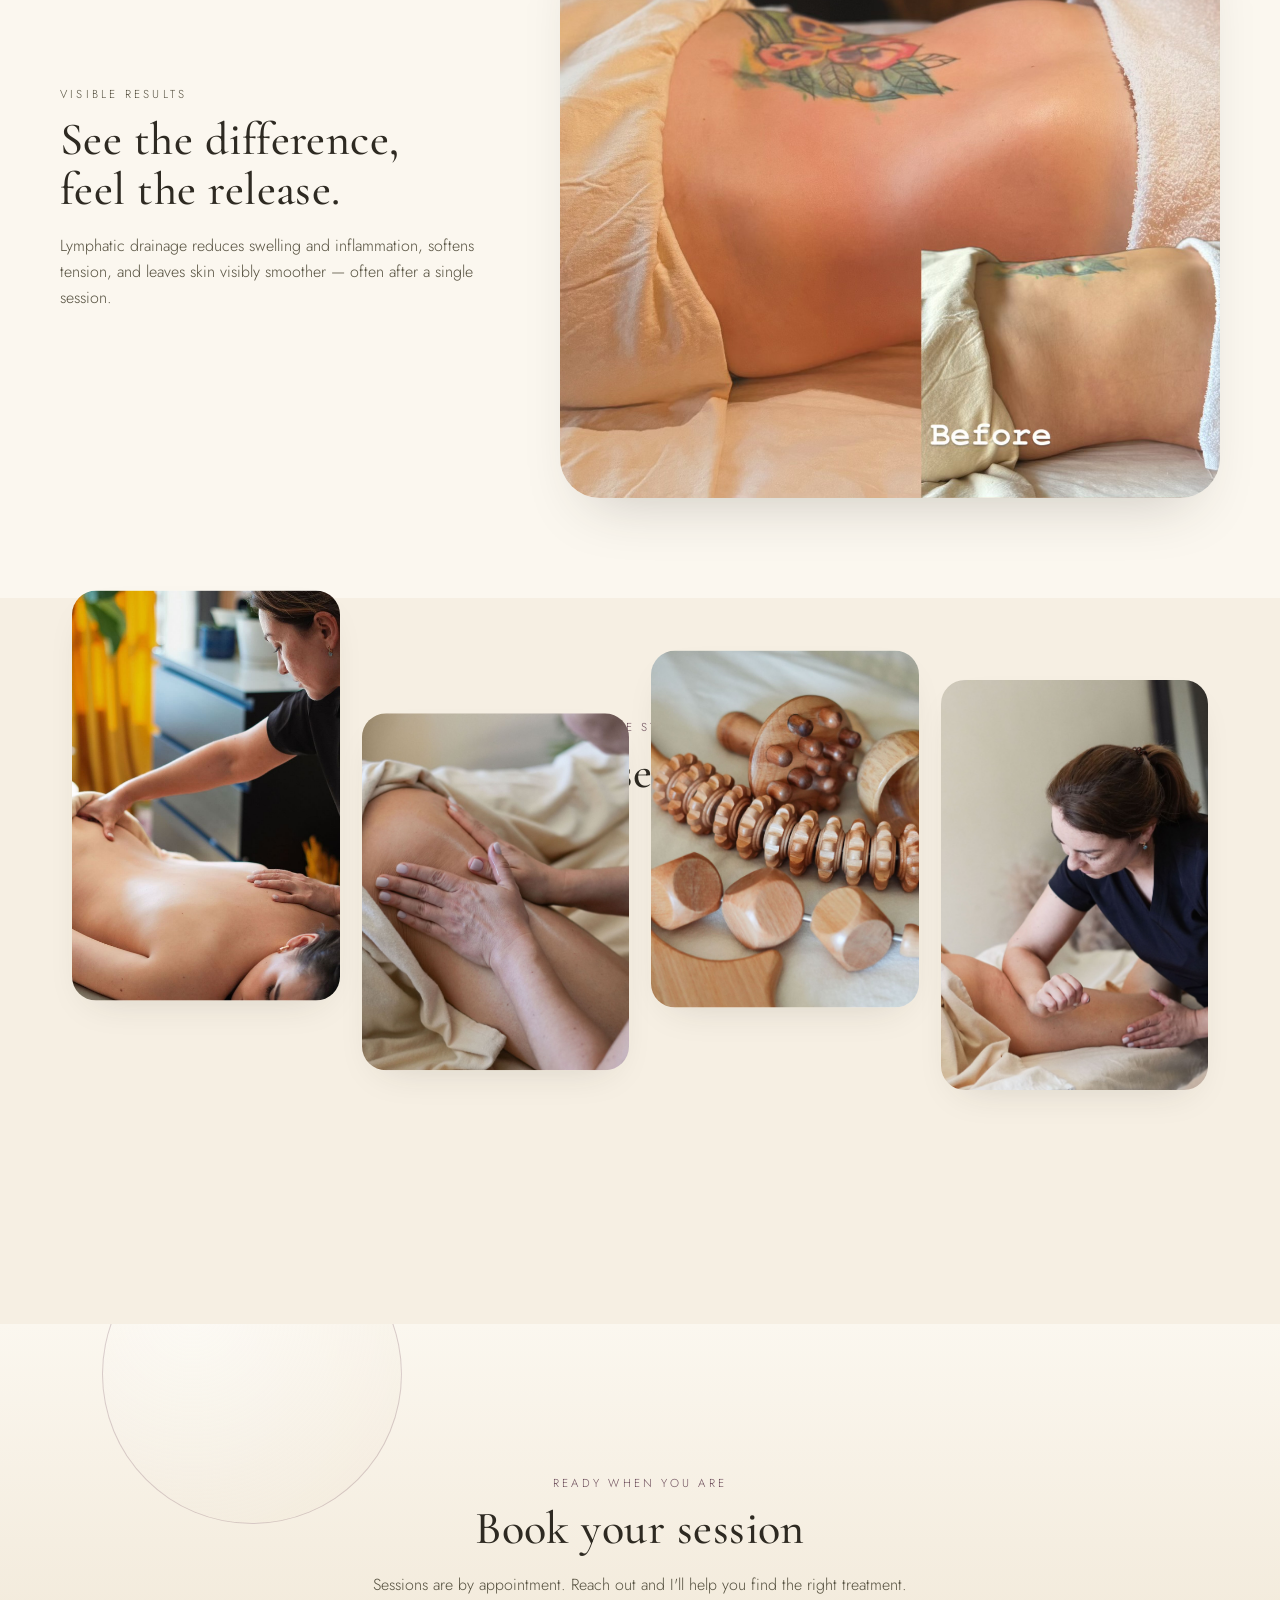
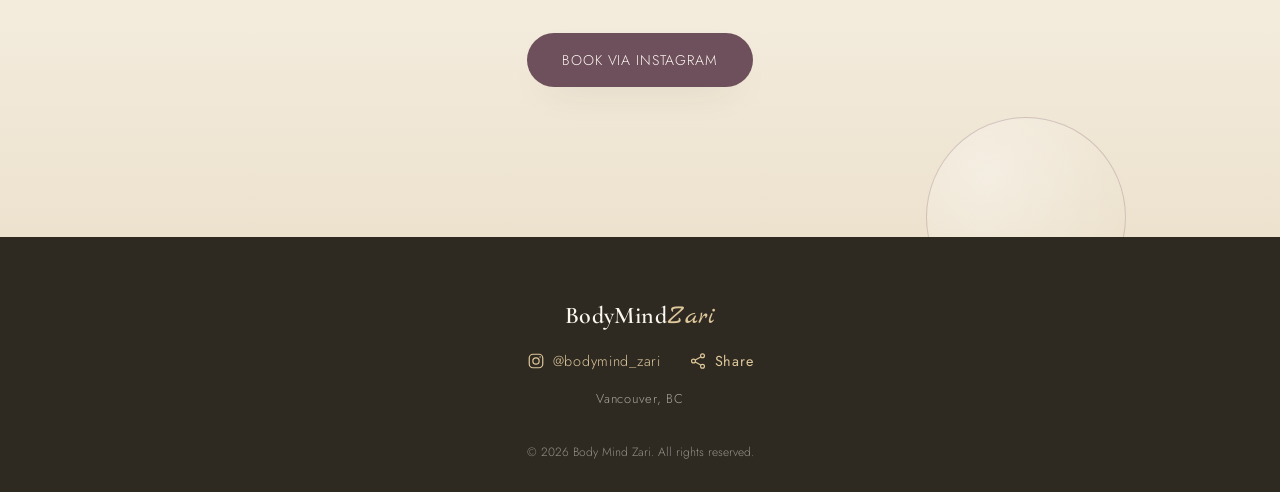
==== commit f1f05edb: "Add Share button to footer (native share sheet with copy-link fallback)" ====
--- a/index.html
+++ b/index.html
@@ -204,10 +204,16 @@
 <footer class="site-footer">
   <div class="footer-inner">
     <div class="footer-logo"><span class="logo-black">BodyMind</span><span class="logo-script">Zari</span></div>
-    <a href="https://instagram.com/bodymind_zari" target="_blank" rel="noopener" class="footer-ig">
-      <svg viewBox="0 0 24 24" width="18" height="18" fill="none" stroke="currentColor" stroke-width="1.6" aria-hidden="true"><rect x="3" y="3" width="18" height="18" rx="5"/><circle cx="12" cy="12" r="4.2"/><circle cx="17.4" cy="6.6" r="1" fill="currentColor" stroke="none"/></svg>
-      <span>@bodymind_zari</span>
-    </a>
+    <div class="footer-actions">
+      <a href="https://instagram.com/bodymind_zari" target="_blank" rel="noopener" class="footer-ig">
+        <svg viewBox="0 0 24 24" width="18" height="18" fill="none" stroke="currentColor" stroke-width="1.6" aria-hidden="true"><rect x="3" y="3" width="18" height="18" rx="5"/><circle cx="12" cy="12" r="4.2"/><circle cx="17.4" cy="6.6" r="1" fill="currentColor" stroke="none"/></svg>
+        <span>@bodymind_zari</span>
+      </a>
+      <button type="button" class="footer-share" id="shareBtn">
+        <svg viewBox="0 0 24 24" width="18" height="18" fill="none" stroke="currentColor" stroke-width="1.6" aria-hidden="true"><circle cx="18" cy="5" r="2.6"/><circle cx="6" cy="12" r="2.6"/><circle cx="18" cy="19" r="2.6"/><line x1="8.3" y1="10.6" x2="15.7" y2="6.6"/><line x1="8.3" y1="13.4" x2="15.7" y2="17.4"/></svg>
+        <span>Share</span>
+      </button>
+    </div>
     <p class="footer-location">Vancouver, BC</p>
     <p class="footer-copy">&copy; <span id="year"></span> Body Mind Zari. All rights reserved.</p>
   </div>
--- a/assets/css/style.css
+++ b/assets/css/style.css
@@ -166,7 +166,7 @@
 
 /* Portrait panel, shifted in from the right edge, circular bite on the left edge */
 .hero-portrait-panel{
-  position:absolute; top:0; right:14%; bottom:0; z-index:1;
+  position:absolute; top:0; right:calc(14% - 100px); bottom:0; z-index:1;
   width:min(46%,620px);
   display:flex; align-items:center; justify-content:center;
 }
@@ -333,12 +333,21 @@
 .footer-inner{ max-width:1200px; margin:0 auto; text-align:center; display:flex; flex-direction:column; align-items:center; gap:14px; }
 .footer-logo .logo-black{ color:var(--cream-soft); }
 .footer-logo .logo-script{ color:var(--gold-soft); }
+.footer-actions{ display:flex; align-items:center; gap:28px; flex-wrap:wrap; justify-content:center; }
 .footer-ig{
   display:inline-flex; align-items:center; gap:8px;
   font-size:.9rem; letter-spacing:.05em; color:var(--gold-soft);
   transition:color .25s var(--ease);
 }
 .footer-ig:hover{ color:var(--cream-soft); }
+.footer-share{
+  display:inline-flex; align-items:center; gap:8px;
+  font-size:.9rem; letter-spacing:.05em; color:var(--gold-soft);
+  background:none; border:0; padding:0; cursor:pointer; font-family:'Jost',sans-serif;
+  transition:color .25s var(--ease);
+}
+.footer-share:hover{ color:var(--cream-soft); }
+.footer-share.is-copied{ color:var(--cream-soft); }
 .footer-location{ font-size:.8rem; letter-spacing:.06em; color:rgba(251,247,239,0.6); margin:2px 0 0; }
 .footer-copy{ font-size:.75rem; color:rgba(251,247,239,0.5); margin:20px 0 0; }
 
@@ -363,14 +372,14 @@
   .nav-cta{ margin-top:10px; text-align:center; }
   .nav-toggle{ display:flex; }
 
-  .hero-inner{ padding:250px 32px 60px; text-align:center; }
+  .hero-inner{ padding:250px 32px 150px; text-align:center; }
   .hero-text{ display:flex; flex-direction:column; align-items:center; max-width:100%; }
   .hero-actions{ justify-content:center; }
 
   .hero-portrait-panel{
     position:absolute; top:36px; right:0; left:0; bottom:auto; z-index:1;
     width:190px; height:190px; margin:0 auto; border-radius:50%;
-    clip-path:none; overflow:hidden; align-items:center; justify-content:center;
+    clip-path:none; overflow:hidden; align-items:flex-start; justify-content:center;
     padding-left:0;
   }
   .hero-portrait-panel .portrait-img{
@@ -386,18 +395,19 @@
   .results-inner{ grid-template-columns:1fr; }
   .results-text{ text-align:center; }
 
-  .gallery-grid{ grid-template-columns:repeat(2,1fr); }
+  .gallery-grid{ grid-template-columns:repeat(2,1fr); gap:16px; }
+  .g-item.g-tall{ aspect-ratio:3/4; }
 }
 
 @media (max-width:560px){
   .header-inner{ padding:16px 20px; }
   .about-stats{ gap:32px; flex-wrap:wrap; }
-  .menu-frame{ padding:28px 20px; }
+  .menu-frame{ padding:28px 36px; }
   .menu-photos{ grid-template-columns:repeat(2,1fr); }
   .mphoto-tall{ grid-column:1/2; grid-row:2/3; }
   .mphoto-square{ grid-column:2/3; grid-row:2/3; }
   .mphoto-round{ grid-column:1/3; grid-row:1/2; width:60%; margin:0 auto; }
-  .gallery-grid{ grid-template-columns:1fr; }
+  .gallery-grid{ grid-template-columns:repeat(2,1fr); gap:12px; }
   .book-cta{ padding:110px 24px; }
 }
 
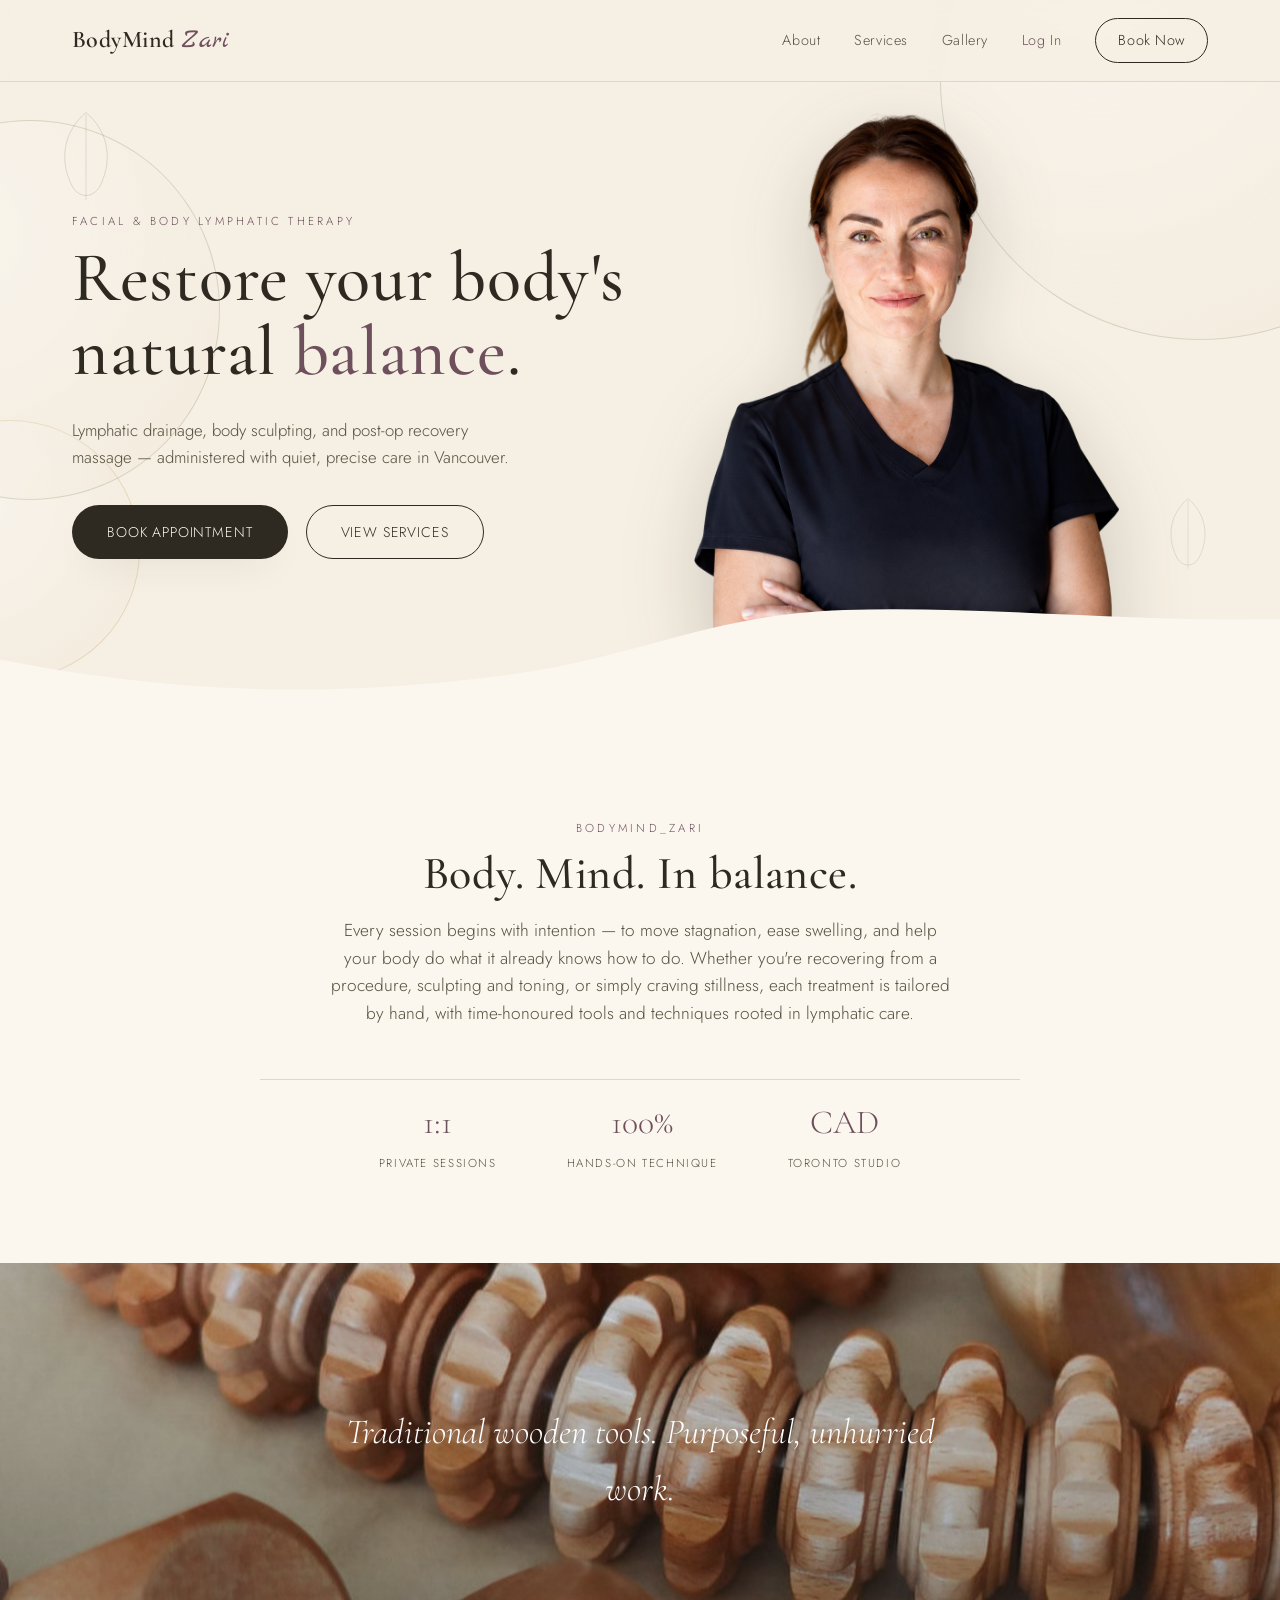
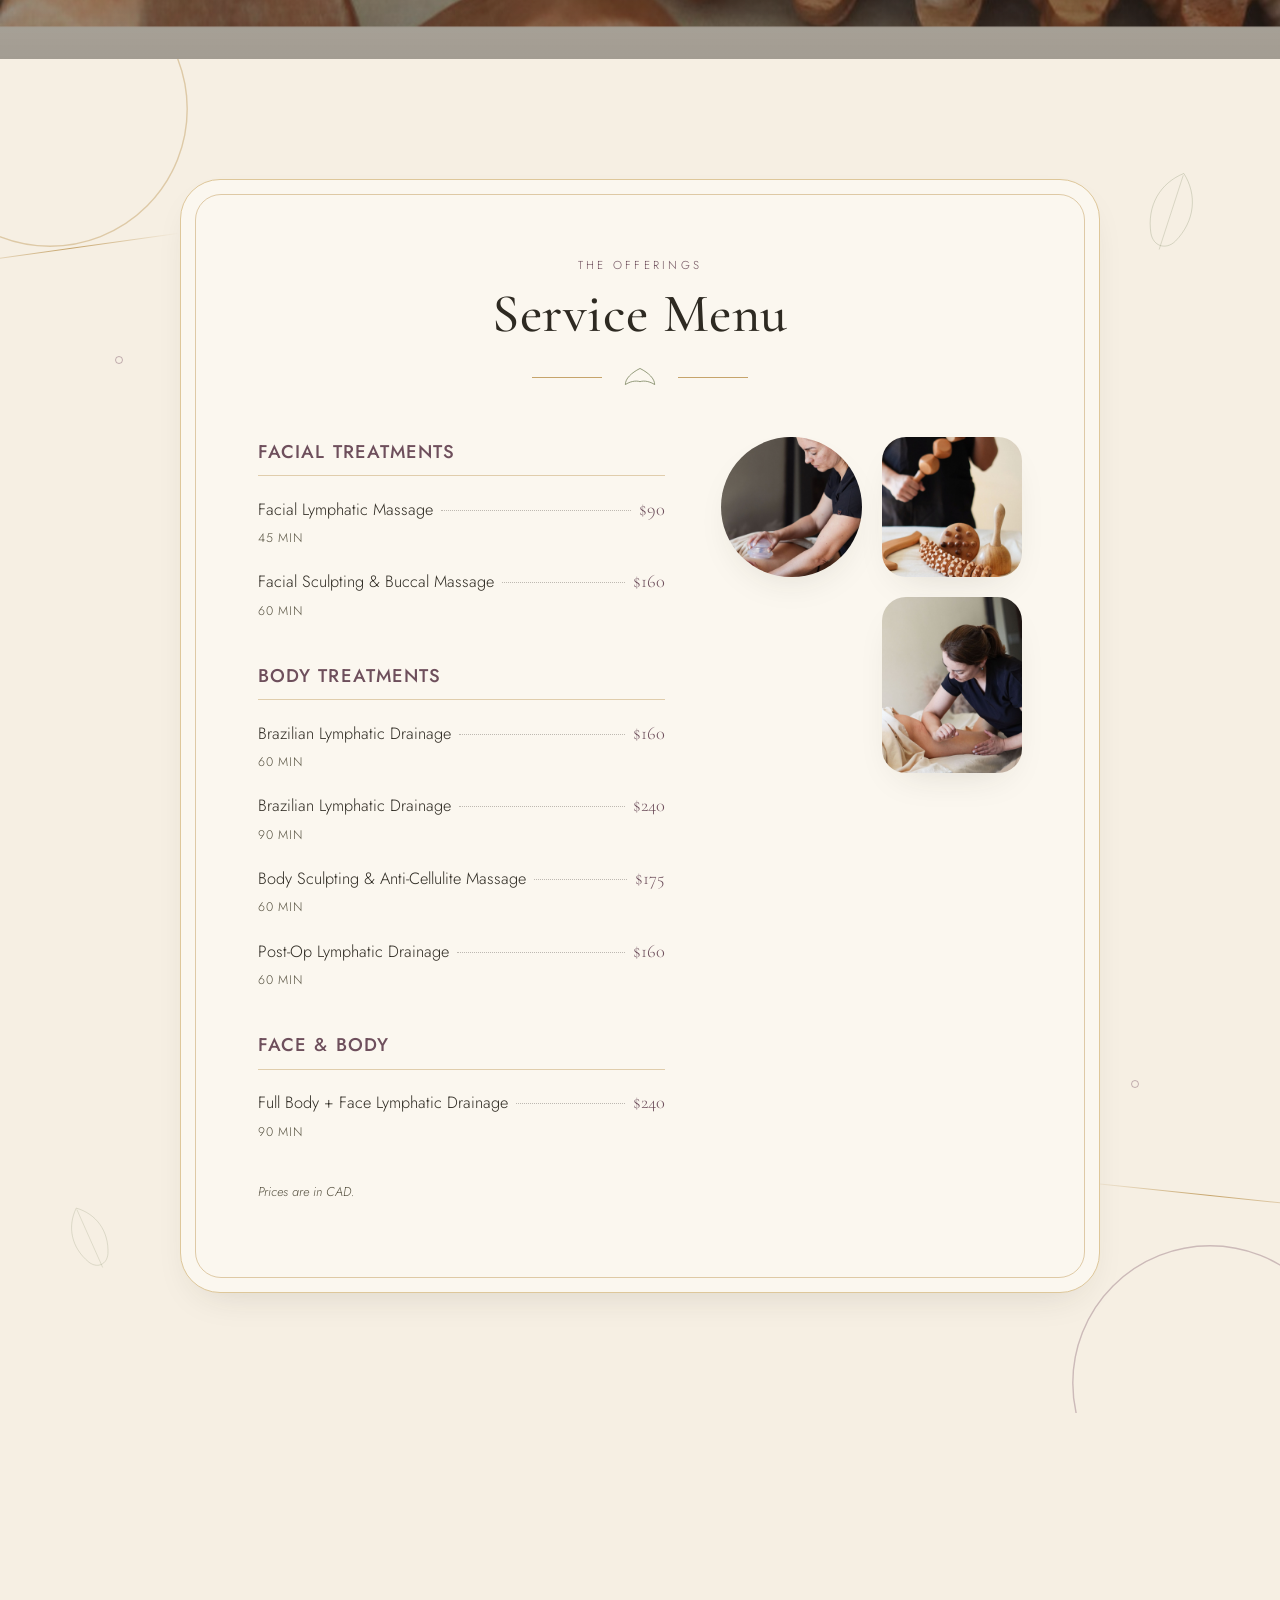
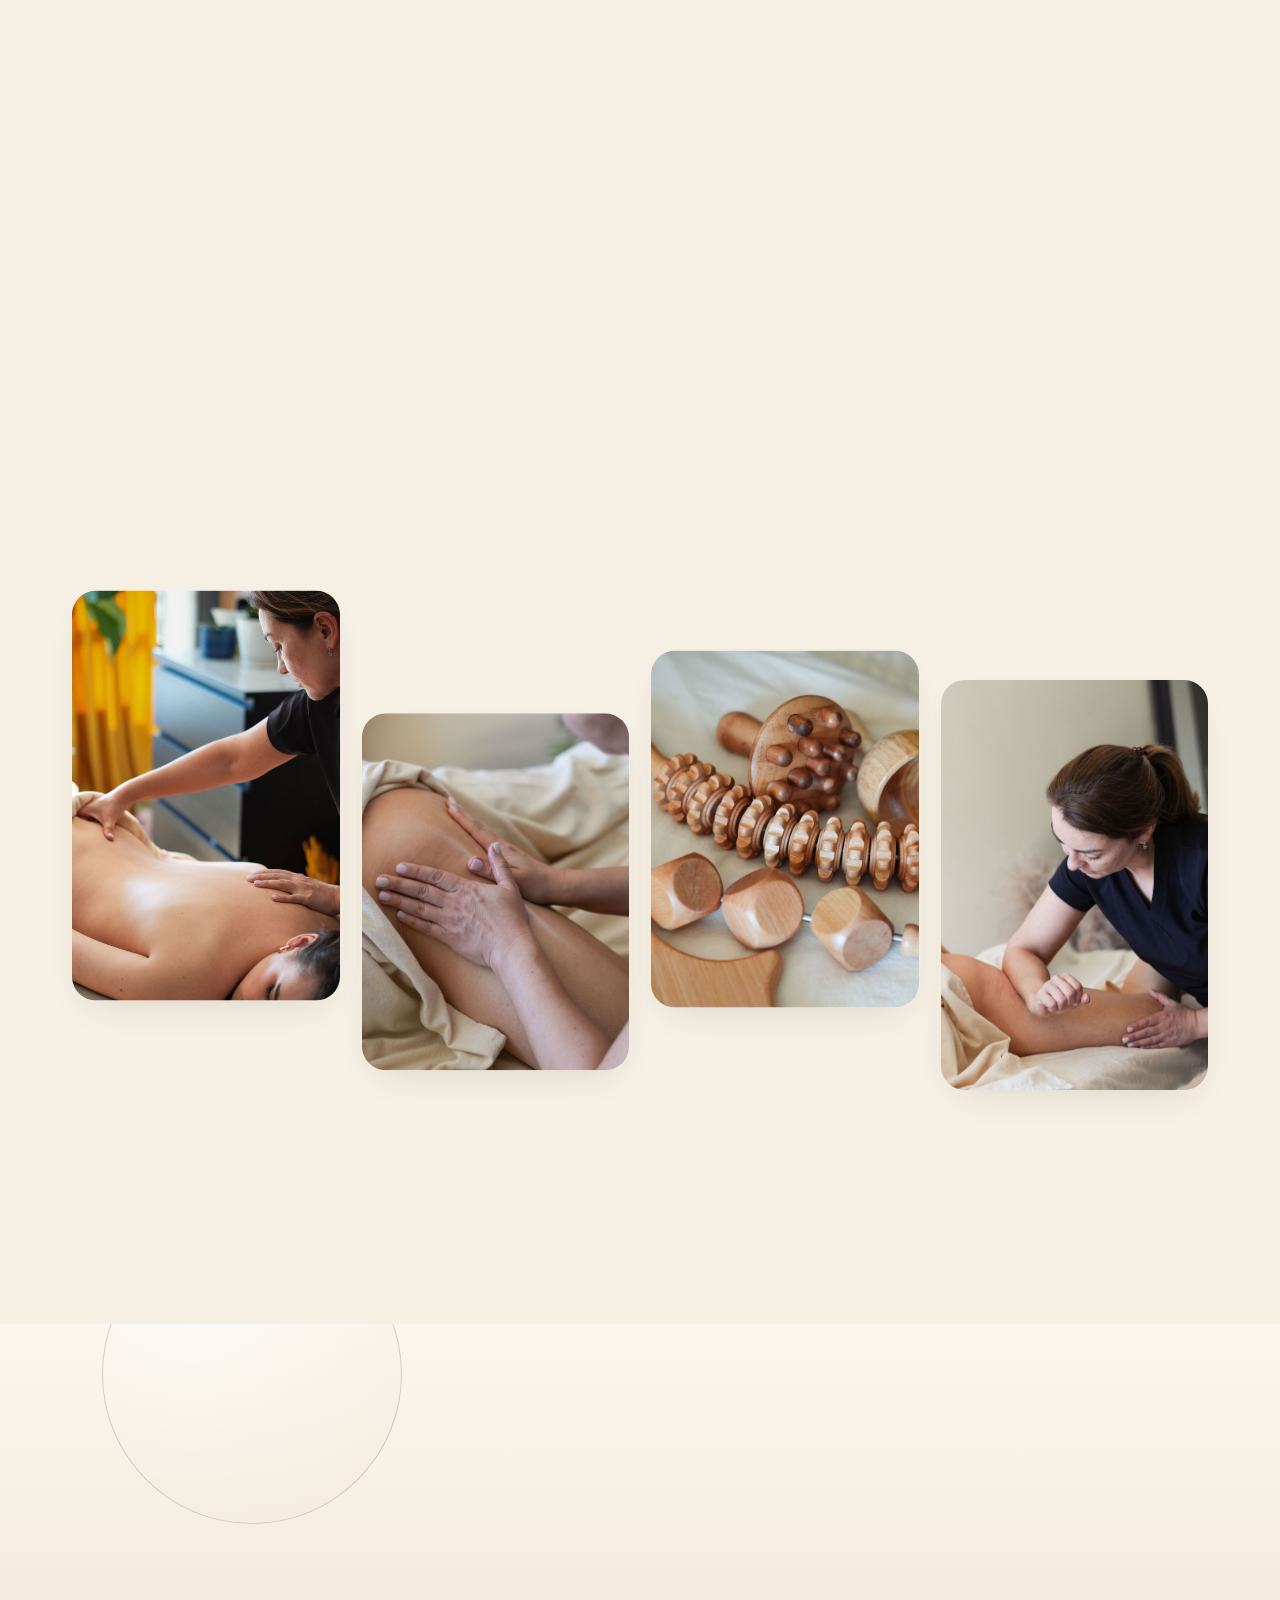
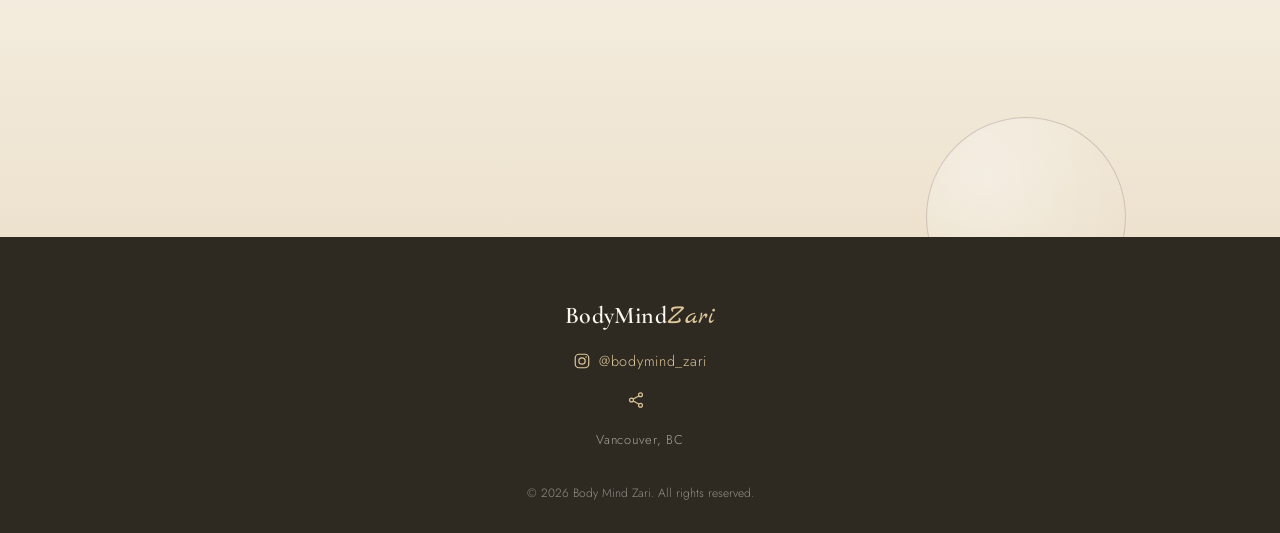
==== commit 41567f54: "Footer share button: icon-only, stacked below Instagram, same gold color" ====
--- a/index.html
+++ b/index.html
@@ -204,16 +204,14 @@
 <footer class="site-footer">
   <div class="footer-inner">
     <div class="footer-logo"><span class="logo-black">BodyMind</span><span class="logo-script">Zari</span></div>
-    <div class="footer-actions">
-      <a href="https://instagram.com/bodymind_zari" target="_blank" rel="noopener" class="footer-ig">
-        <svg viewBox="0 0 24 24" width="18" height="18" fill="none" stroke="currentColor" stroke-width="1.6" aria-hidden="true"><rect x="3" y="3" width="18" height="18" rx="5"/><circle cx="12" cy="12" r="4.2"/><circle cx="17.4" cy="6.6" r="1" fill="currentColor" stroke="none"/></svg>
-        <span>@bodymind_zari</span>
-      </a>
-      <button type="button" class="footer-share" id="shareBtn">
-        <svg viewBox="0 0 24 24" width="18" height="18" fill="none" stroke="currentColor" stroke-width="1.6" aria-hidden="true"><circle cx="18" cy="5" r="2.6"/><circle cx="6" cy="12" r="2.6"/><circle cx="18" cy="19" r="2.6"/><line x1="8.3" y1="10.6" x2="15.7" y2="6.6"/><line x1="8.3" y1="13.4" x2="15.7" y2="17.4"/></svg>
-        <span>Share</span>
-      </button>
-    </div>
+    <a href="https://instagram.com/bodymind_zari" target="_blank" rel="noopener" class="footer-ig">
+      <svg viewBox="0 0 24 24" width="18" height="18" fill="none" stroke="currentColor" stroke-width="1.6" aria-hidden="true"><rect x="3" y="3" width="18" height="18" rx="5"/><circle cx="12" cy="12" r="4.2"/><circle cx="17.4" cy="6.6" r="1" fill="currentColor" stroke="none"/></svg>
+      <span>@bodymind_zari</span>
+    </a>
+    <button type="button" class="footer-share" id="shareBtn" aria-label="Share this page">
+      <svg viewBox="0 0 24 24" width="18" height="18" fill="none" stroke="currentColor" stroke-width="1.6" aria-hidden="true"><circle cx="18" cy="5" r="2.6"/><circle cx="6" cy="12" r="2.6"/><circle cx="18" cy="19" r="2.6"/><line x1="8.3" y1="10.6" x2="15.7" y2="6.6"/><line x1="8.3" y1="13.4" x2="15.7" y2="17.4"/></svg>
+      <span>Share</span>
+    </button>
     <p class="footer-location">Vancouver, BC</p>
     <p class="footer-copy">&copy; <span id="year"></span> Body Mind Zari. All rights reserved.</p>
   </div>
--- a/assets/css/style.css
+++ b/assets/css/style.css
@@ -333,7 +333,6 @@
 .footer-inner{ max-width:1200px; margin:0 auto; text-align:center; display:flex; flex-direction:column; align-items:center; gap:14px; }
 .footer-logo .logo-black{ color:var(--cream-soft); }
 .footer-logo .logo-script{ color:var(--gold-soft); }
-.footer-actions{ display:flex; align-items:center; gap:28px; flex-wrap:wrap; justify-content:center; }
 .footer-ig{
   display:inline-flex; align-items:center; gap:8px;
   font-size:.9rem; letter-spacing:.05em; color:var(--gold-soft);
@@ -342,12 +341,17 @@
 .footer-ig:hover{ color:var(--cream-soft); }
 .footer-share{
   display:inline-flex; align-items:center; gap:8px;
-  font-size:.9rem; letter-spacing:.05em; color:var(--gold-soft);
-  background:none; border:0; padding:0; cursor:pointer; font-family:'Jost',sans-serif;
+  color:var(--gold-soft);
+  background:none; border:0; padding:4px; margin:0; cursor:pointer; font-family:'Jost',sans-serif;
   transition:color .25s var(--ease);
 }
 .footer-share:hover{ color:var(--cream-soft); }
+.footer-share span{
+  font-size:.8rem; letter-spacing:.05em; max-width:0; overflow:hidden; white-space:nowrap;
+  opacity:0; transition:max-width .3s var(--ease), opacity .2s var(--ease);
+}
 .footer-share.is-copied{ color:var(--cream-soft); }
+.footer-share.is-copied span{ max-width:110px; opacity:1; }
 .footer-location{ font-size:.8rem; letter-spacing:.06em; color:rgba(251,247,239,0.6); margin:2px 0 0; }
 .footer-copy{ font-size:.75rem; color:rgba(251,247,239,0.5); margin:20px 0 0; }
 
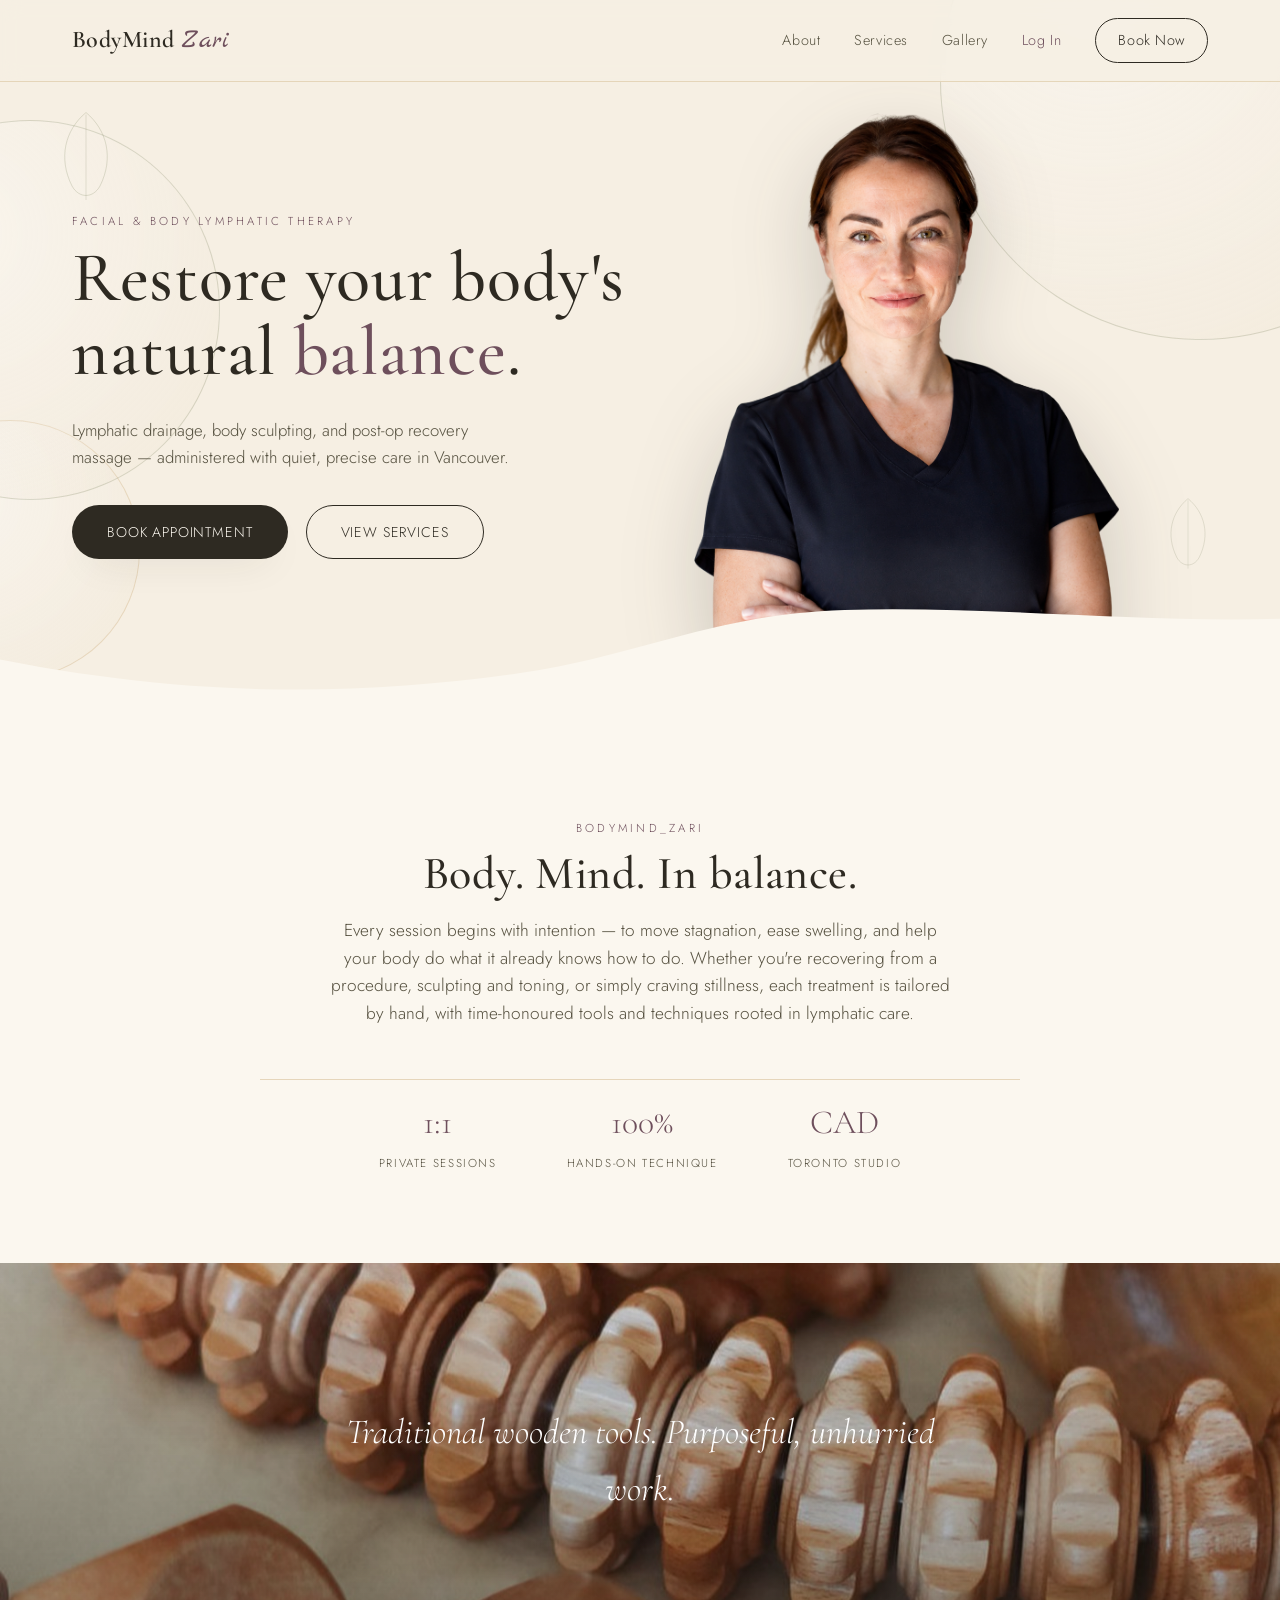
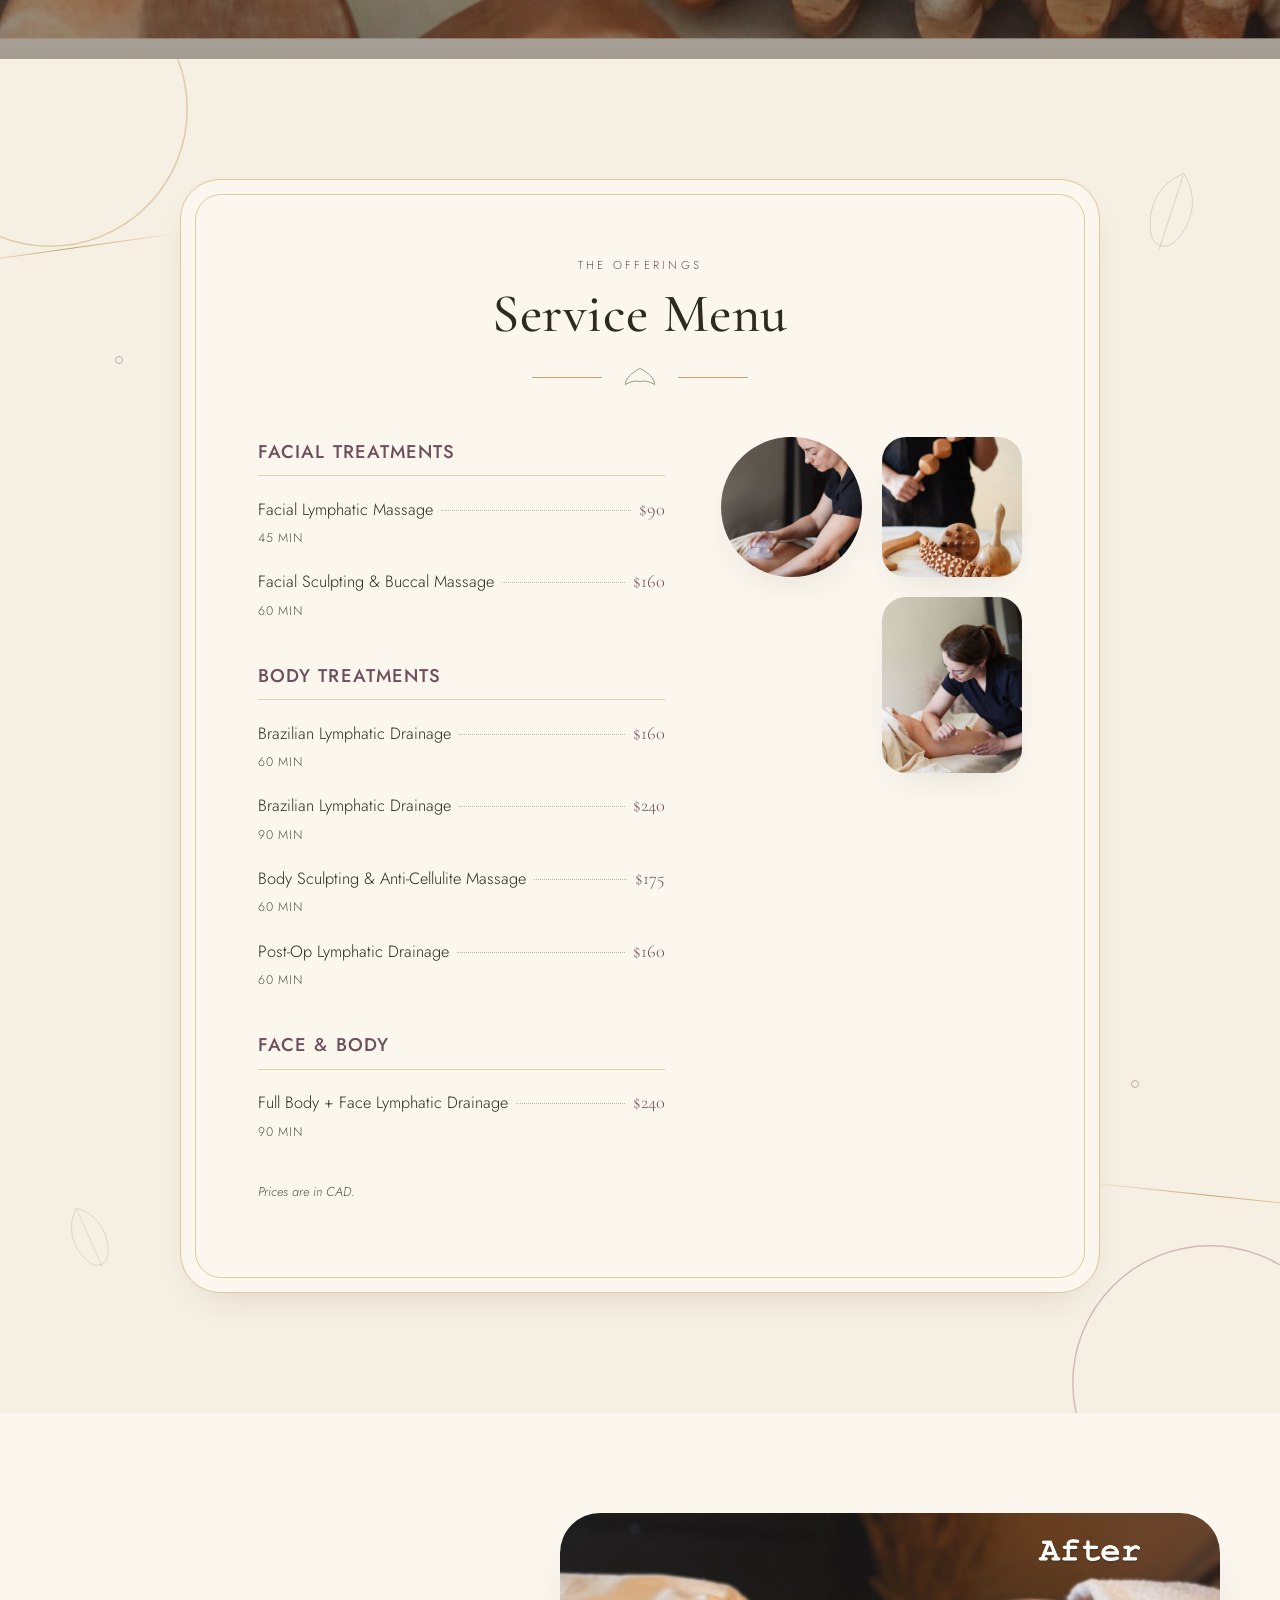
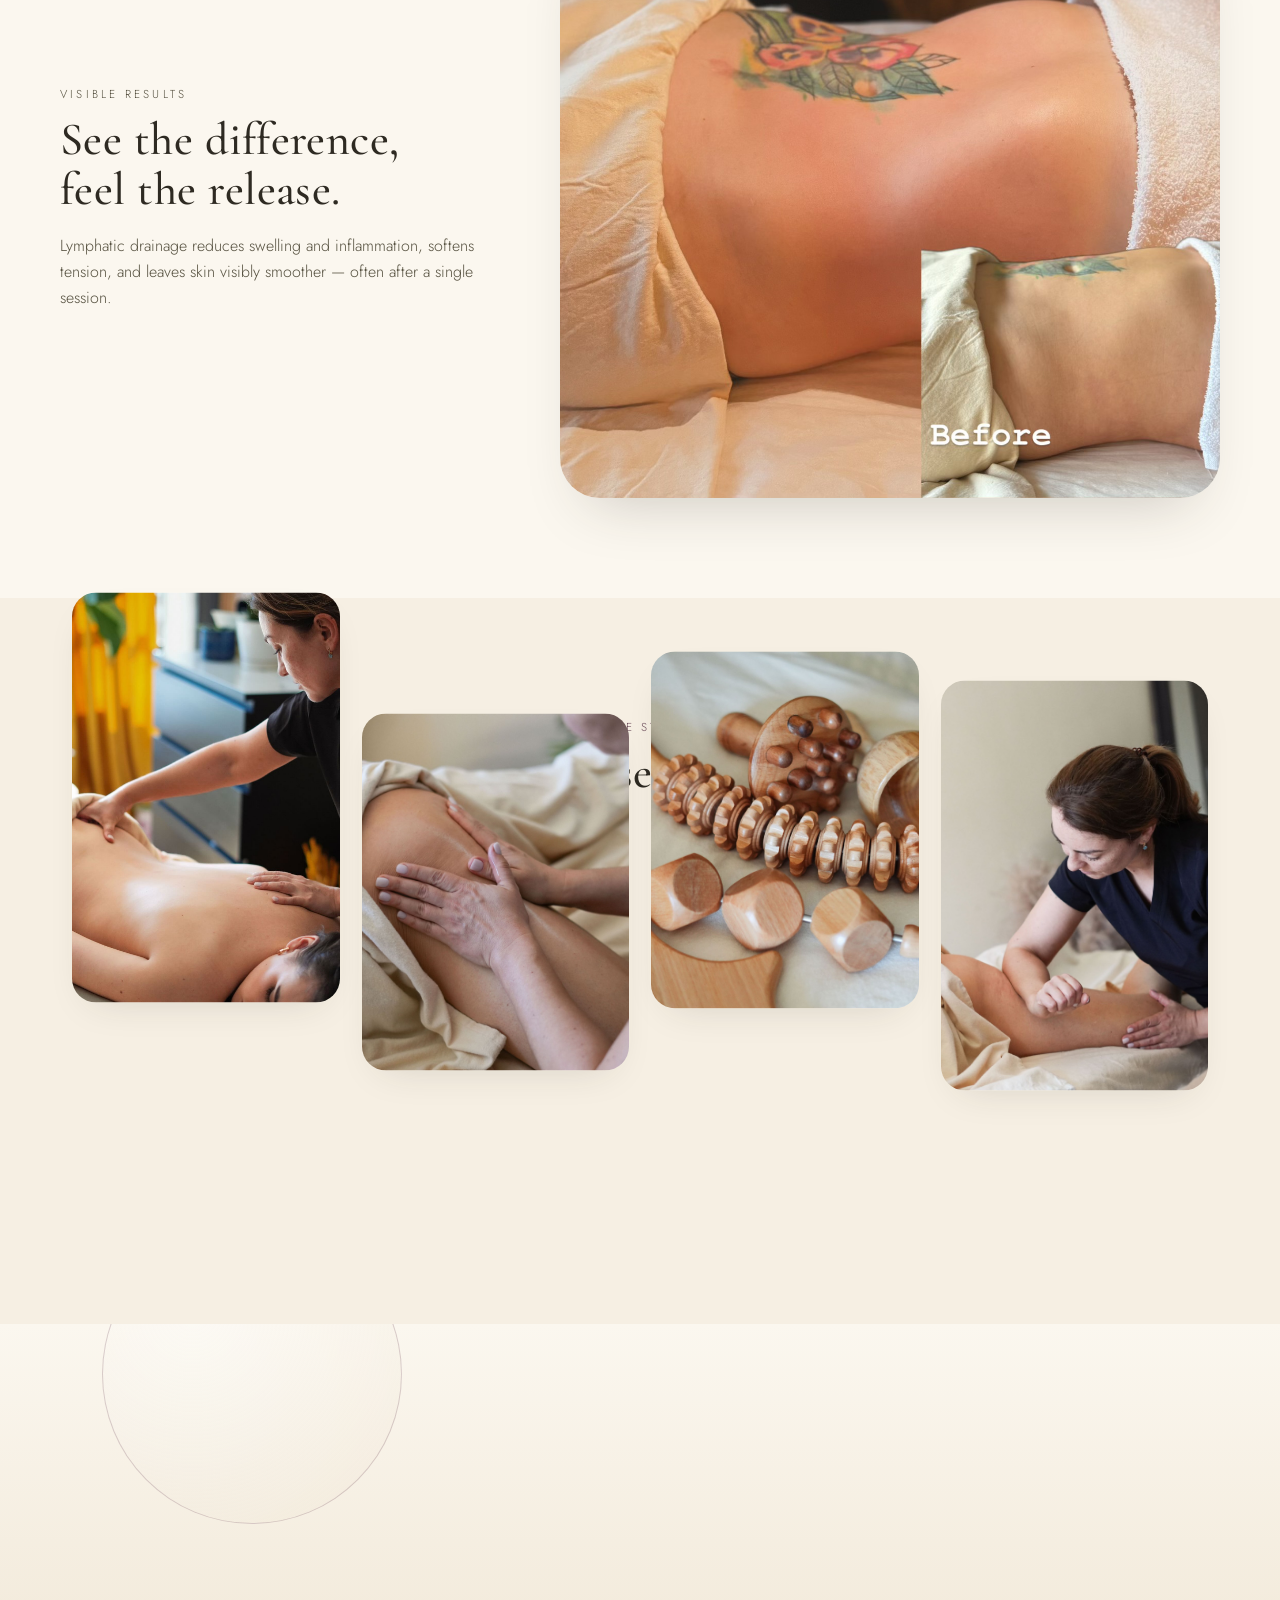
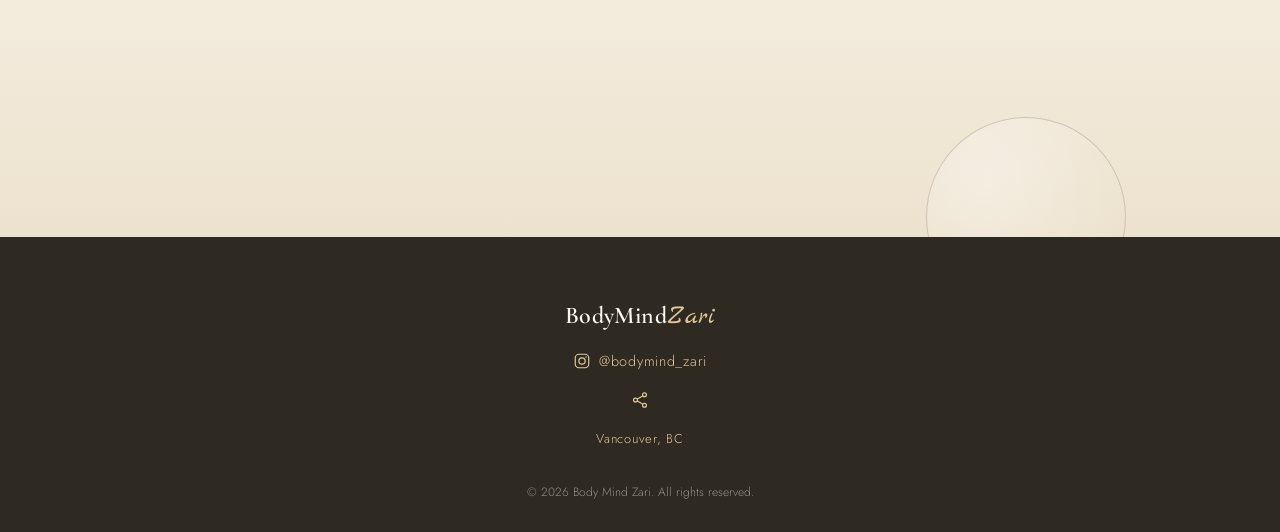
==== commit b3820ccb: "Share button: pure icon (no text ever), forced icon color, checkmark on copy; match location text co" ====
--- a/index.html
+++ b/index.html
@@ -209,8 +209,8 @@
       <span>@bodymind_zari</span>
     </a>
     <button type="button" class="footer-share" id="shareBtn" aria-label="Share this page">
-      <svg viewBox="0 0 24 24" width="18" height="18" fill="none" stroke="currentColor" stroke-width="1.6" aria-hidden="true"><circle cx="18" cy="5" r="2.6"/><circle cx="6" cy="12" r="2.6"/><circle cx="18" cy="19" r="2.6"/><line x1="8.3" y1="10.6" x2="15.7" y2="6.6"/><line x1="8.3" y1="13.4" x2="15.7" y2="17.4"/></svg>
-      <span>Share</span>
+      <svg class="icon-share" viewBox="0 0 24 24" width="18" height="18" fill="none" stroke="currentColor" stroke-width="1.6" aria-hidden="true"><circle cx="18" cy="5" r="2.6"/><circle cx="6" cy="12" r="2.6"/><circle cx="18" cy="19" r="2.6"/><line x1="8.3" y1="10.6" x2="15.7" y2="6.6"/><line x1="8.3" y1="13.4" x2="15.7" y2="17.4"/></svg>
+      <svg class="icon-check" viewBox="0 0 24 24" width="18" height="18" fill="none" stroke="currentColor" stroke-width="1.8" aria-hidden="true"><path d="M4 12.5 9.5 18 20 6" stroke-linecap="round" stroke-linejoin="round"/></svg>
     </button>
     <p class="footer-location">Vancouver, BC</p>
     <p class="footer-copy">&copy; <span id="year"></span> Body Mind Zari. All rights reserved.</p>
--- a/assets/css/style.css
+++ b/assets/css/style.css
@@ -340,19 +340,18 @@
 }
 .footer-ig:hover{ color:var(--cream-soft); }
 .footer-share{
-  display:inline-flex; align-items:center; gap:8px;
-  color:var(--gold-soft);
-  background:none; border:0; padding:4px; margin:0; cursor:pointer; font-family:'Jost',sans-serif;
+  display:inline-flex; align-items:center; justify-content:center;
+  color:var(--gold-soft) !important;
+  background:none; border:0; padding:4px; margin:0; cursor:pointer;
+  appearance:none; -webkit-appearance:none;
   transition:color .25s var(--ease);
 }
-.footer-share:hover{ color:var(--cream-soft); }
-.footer-share span{
-  font-size:.8rem; letter-spacing:.05em; max-width:0; overflow:hidden; white-space:nowrap;
-  opacity:0; transition:max-width .3s var(--ease), opacity .2s var(--ease);
-}
-.footer-share.is-copied{ color:var(--cream-soft); }
-.footer-share.is-copied span{ max-width:110px; opacity:1; }
-.footer-location{ font-size:.8rem; letter-spacing:.06em; color:rgba(251,247,239,0.6); margin:2px 0 0; }
+.footer-share:hover{ color:var(--cream-soft) !important; }
+.footer-share .icon-check{ display:none; }
+.footer-share.is-copied .icon-share{ display:none; }
+.footer-share.is-copied .icon-check{ display:block; }
+.footer-share.is-copied{ color:var(--cream-soft) !important; }
+.footer-location{ font-size:.8rem; letter-spacing:.06em; color:var(--gold-soft); margin:2px 0 0; }
 .footer-copy{ font-size:.75rem; color:rgba(251,247,239,0.5); margin:20px 0 0; }
 
 /* ===================================================================
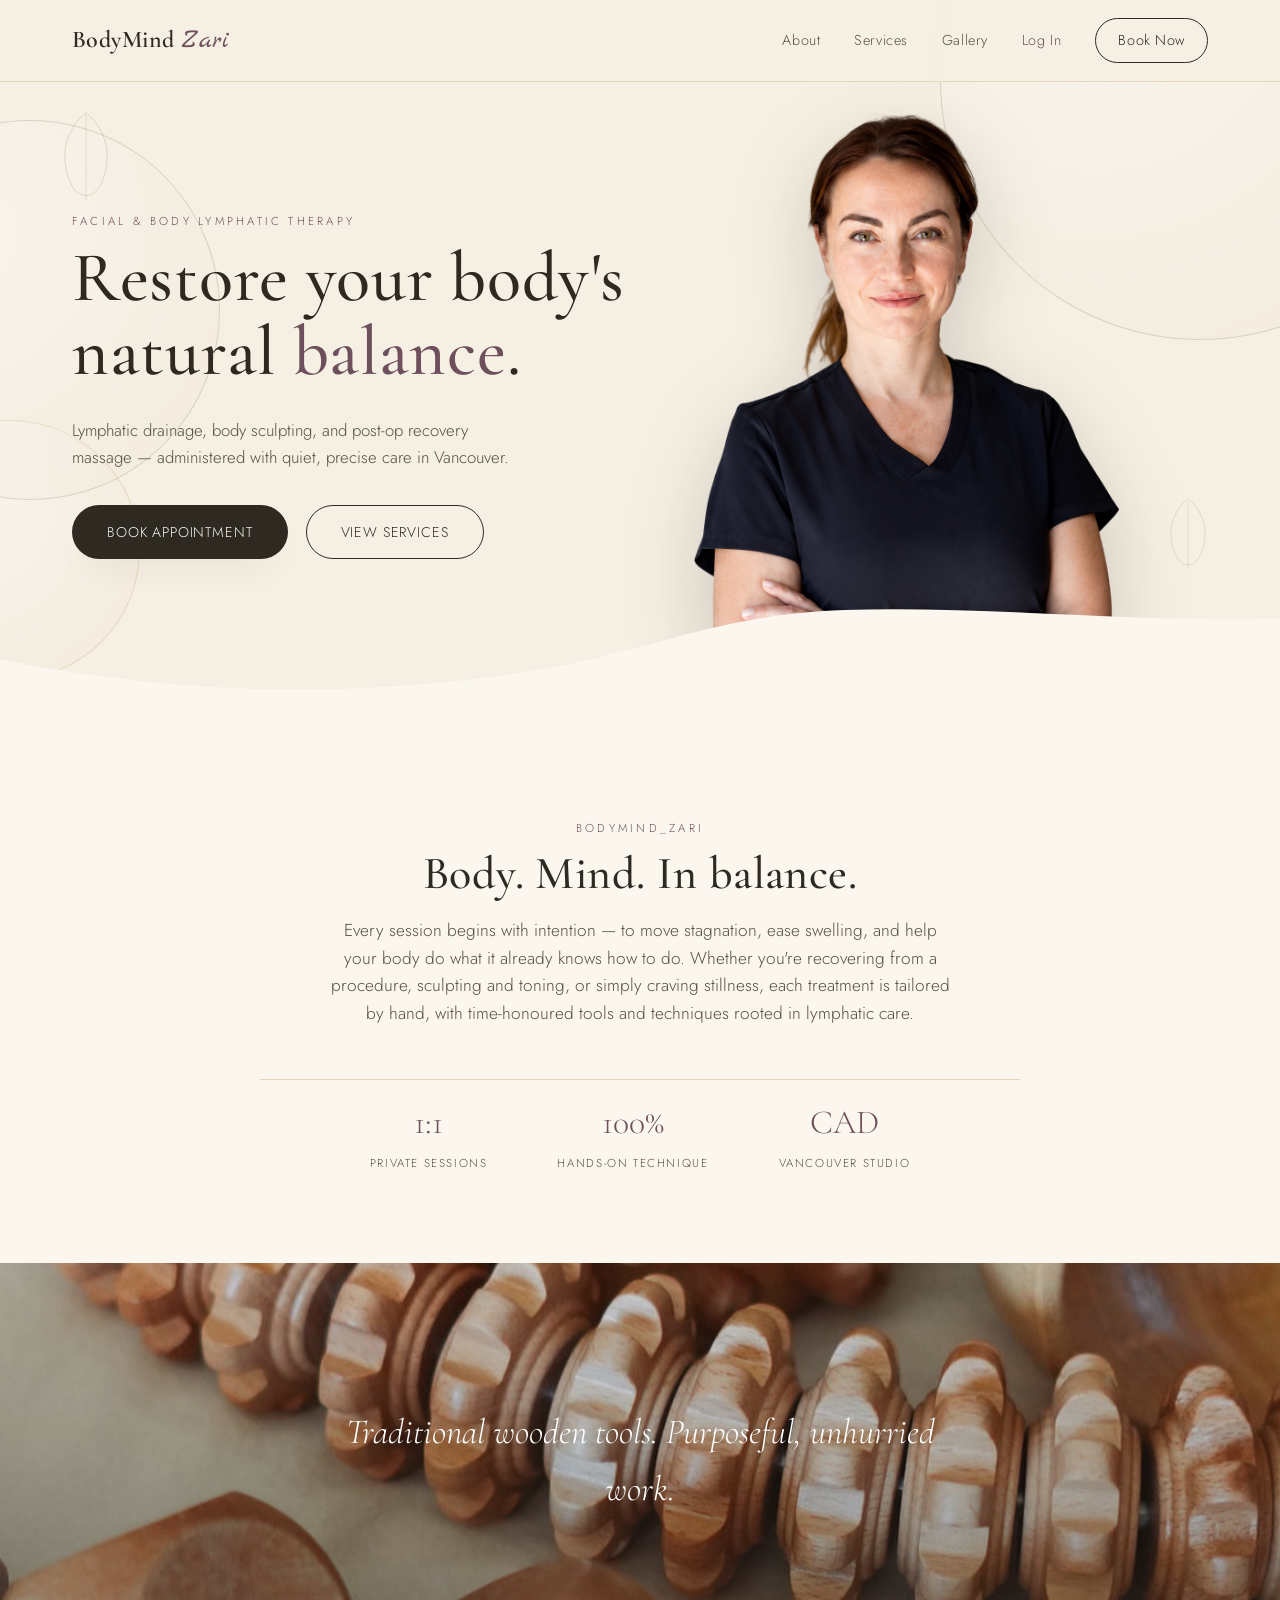
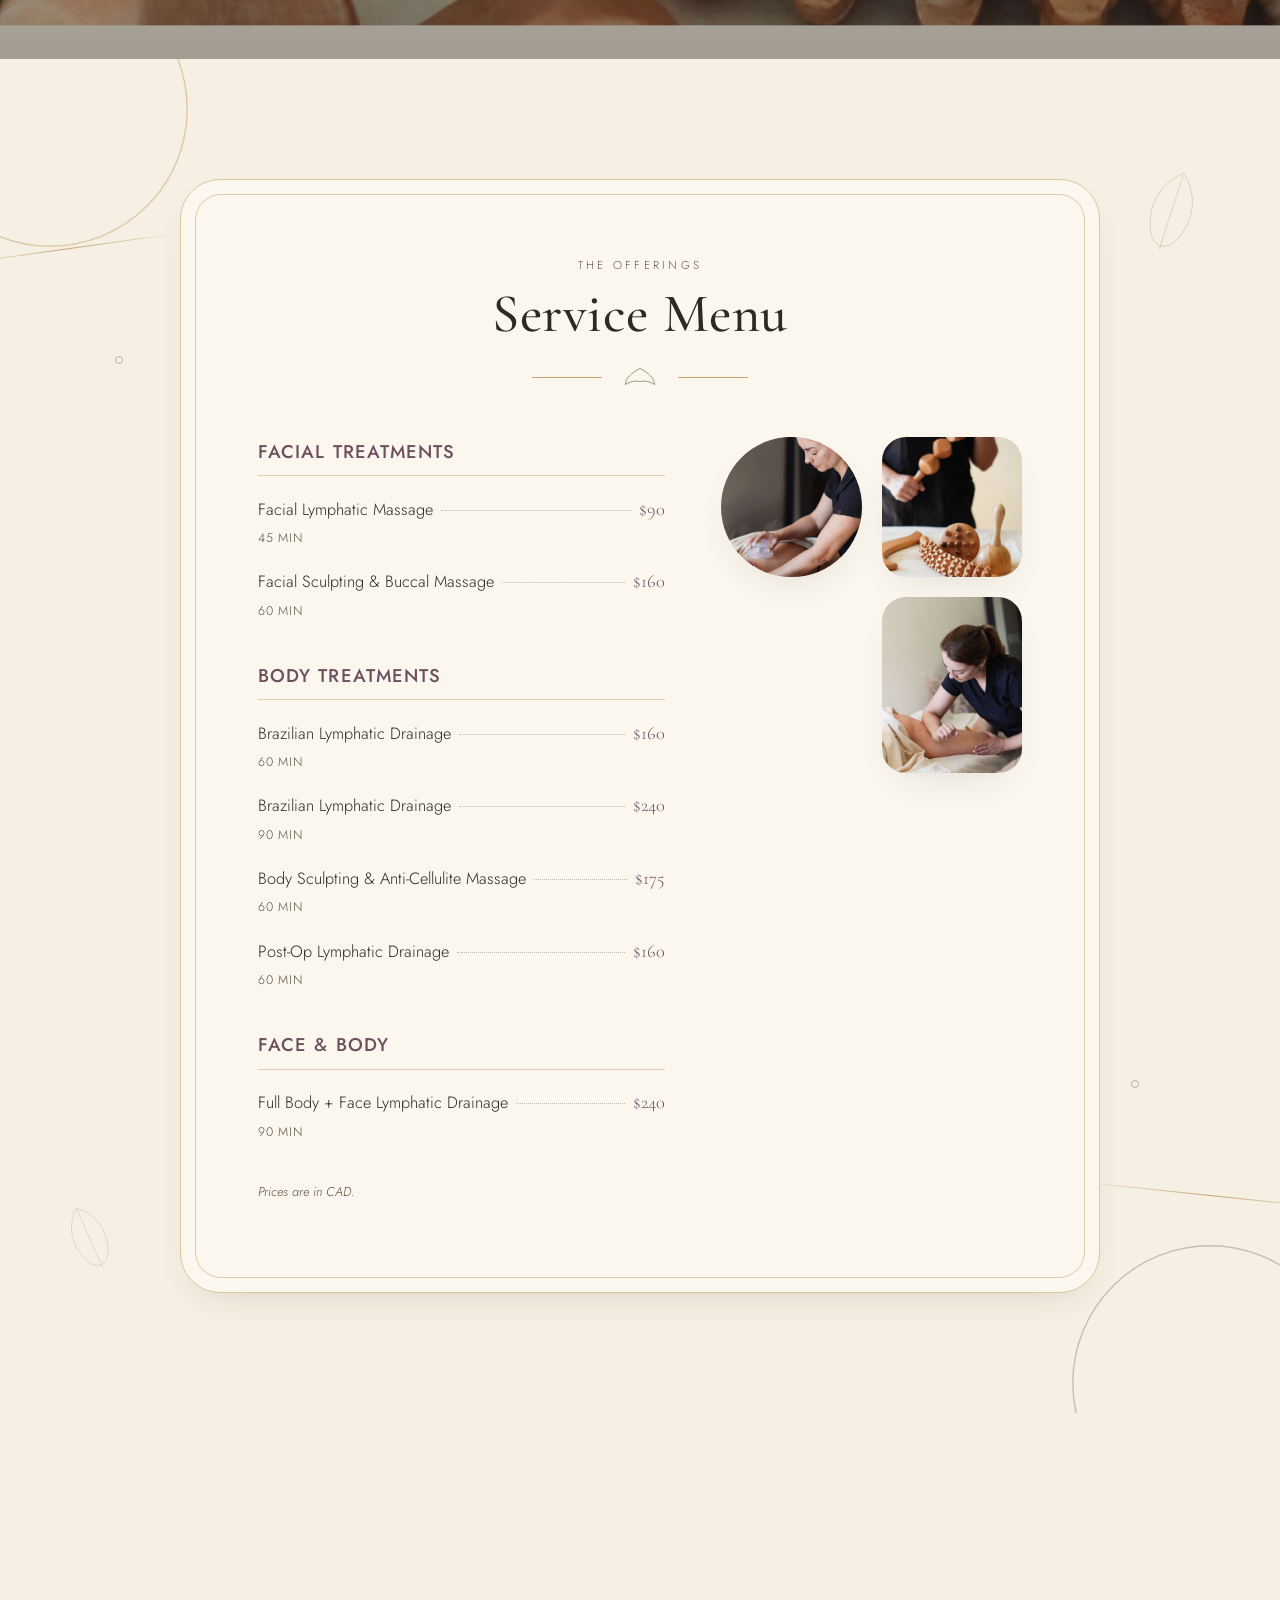
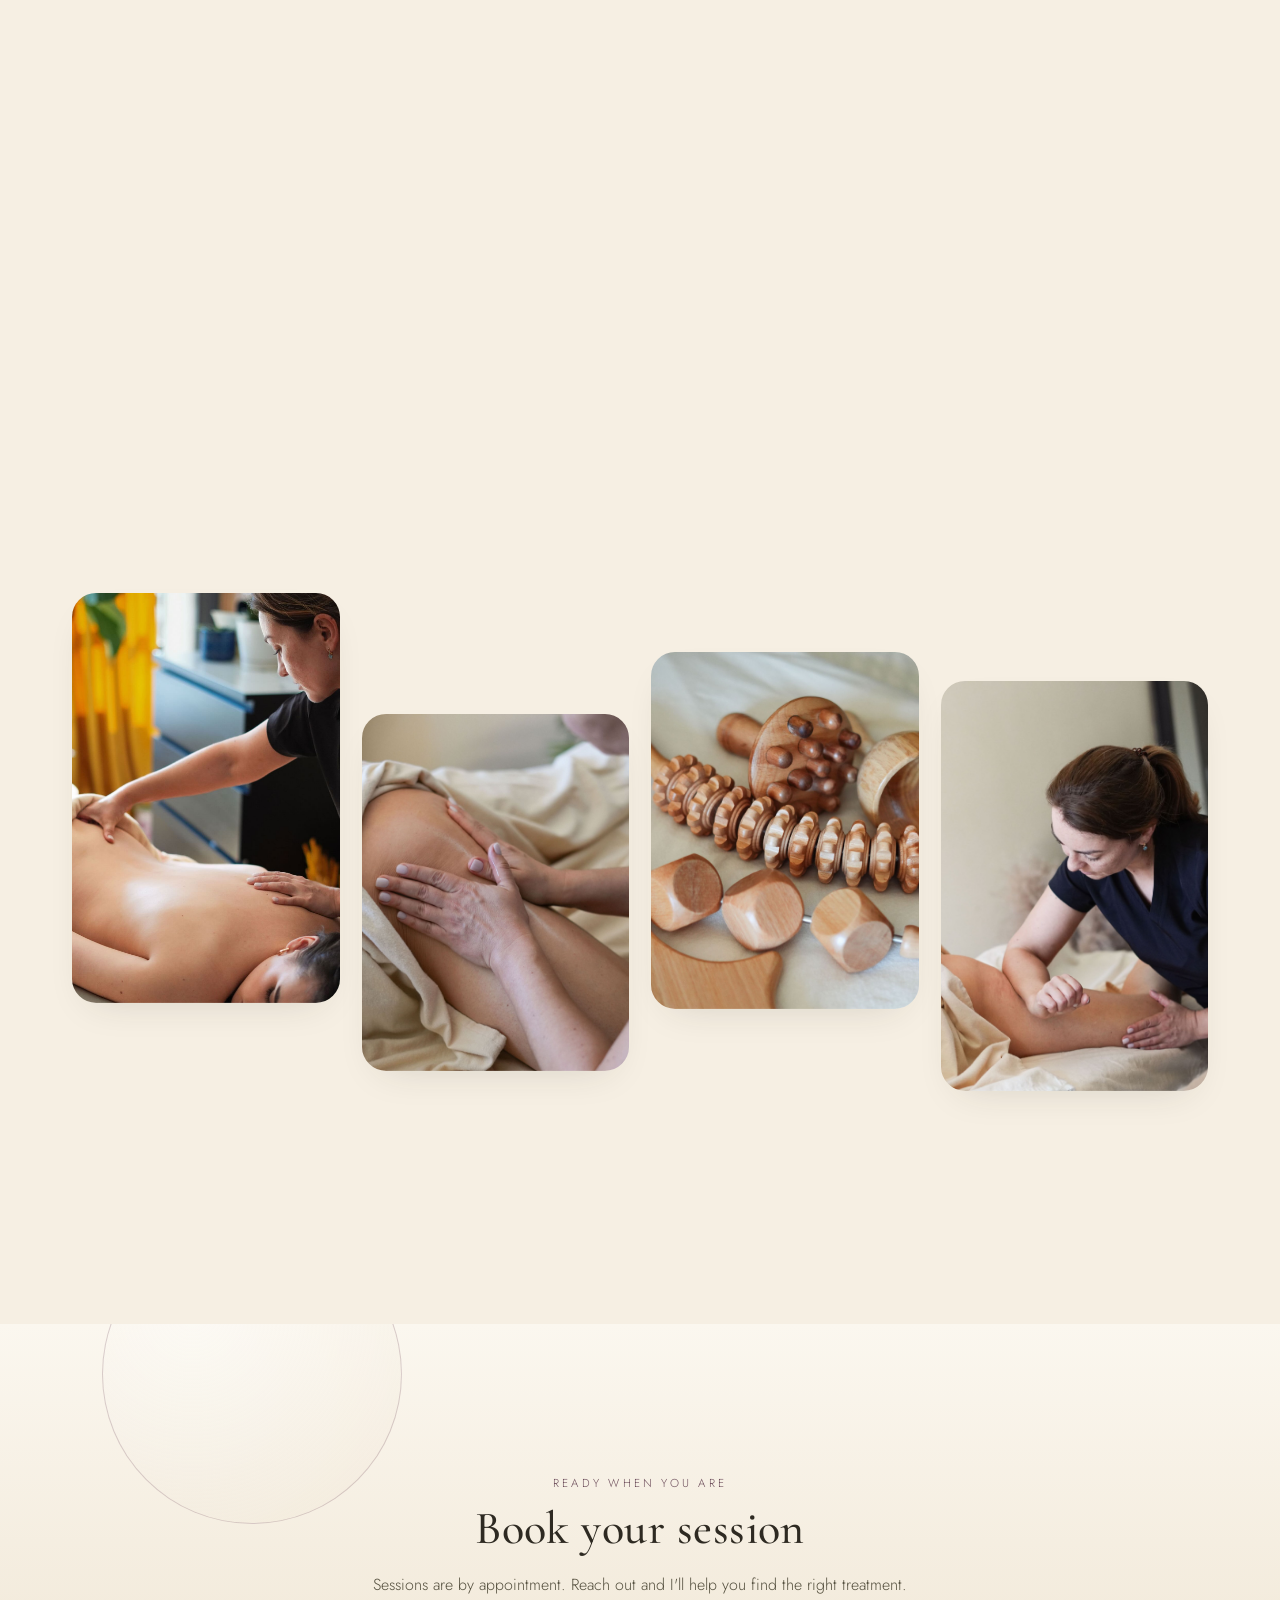
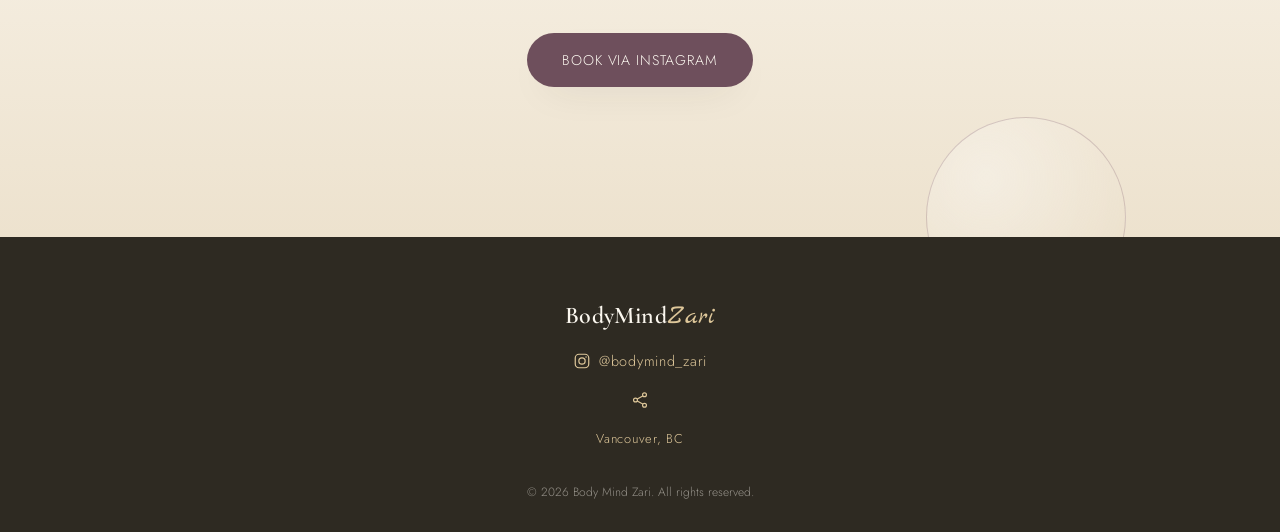
==== commit 1de46c5d: "Fix mobile service menu: price now wraps to its own line instead of overflowing off-screen; fix left" ====
--- a/index.html
+++ b/index.html
@@ -78,7 +78,7 @@
       <div class="about-stats">
         <div class="stat"><span class="stat-num">1:1</span><span class="stat-label">Private Sessions</span></div>
         <div class="stat"><span class="stat-num">100%</span><span class="stat-label">Hands-On Technique</span></div>
-        <div class="stat"><span class="stat-num">CAD</span><span class="stat-label">Toronto Studio</span></div>
+        <div class="stat"><span class="stat-num">CAD</span><span class="stat-label">Vancouver Studio</span></div>
       </div>
     </div>
   </section>
--- a/assets/css/style.css
+++ b/assets/css/style.css
@@ -398,6 +398,11 @@
   .results-inner{ grid-template-columns:1fr; }
   .results-text{ text-align:center; }
 
+  .menu-row{ display:block; }
+  .menu-item{ display:block; white-space:normal; }
+  .menu-dots{ display:none; }
+  .menu-price{ display:block; text-align:right; margin-top:2px; }
+
   .gallery-grid{ grid-template-columns:repeat(2,1fr); gap:16px; }
   .g-item.g-tall{ aspect-ratio:3/4; }
 }
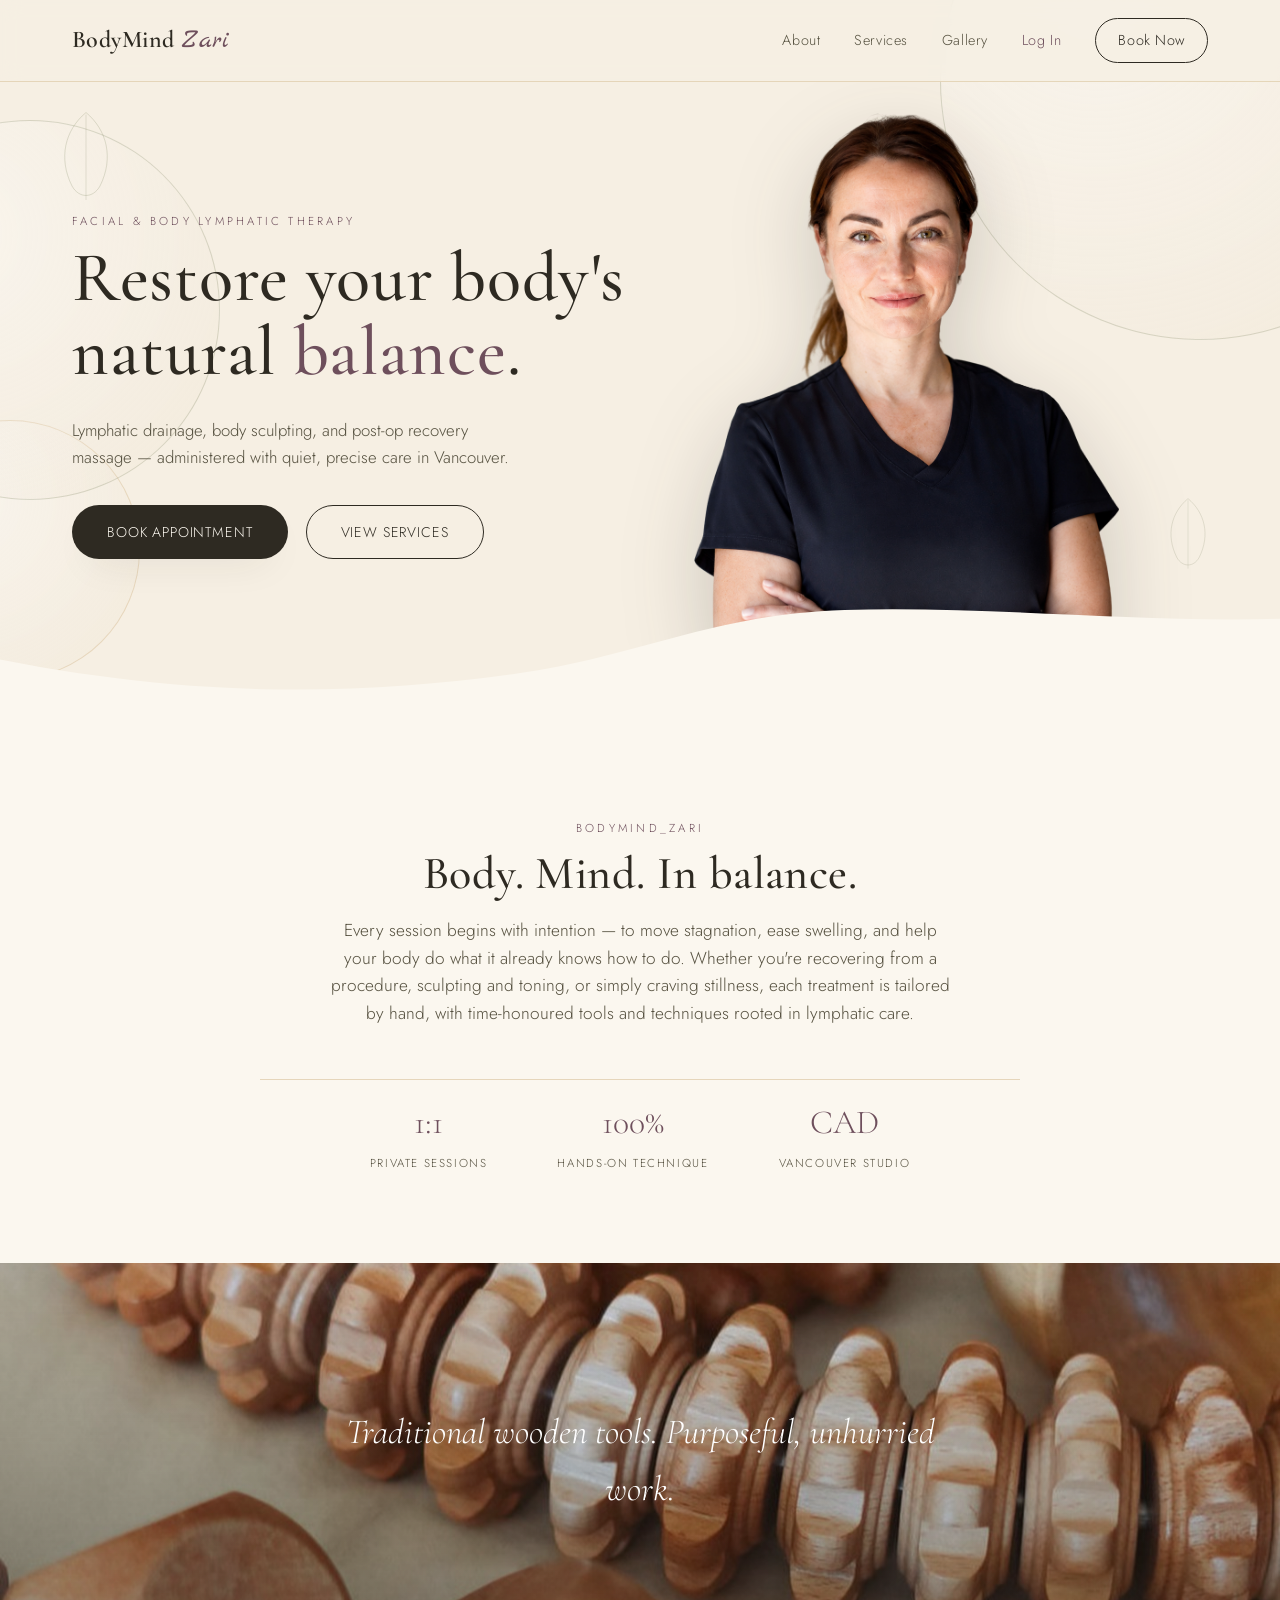
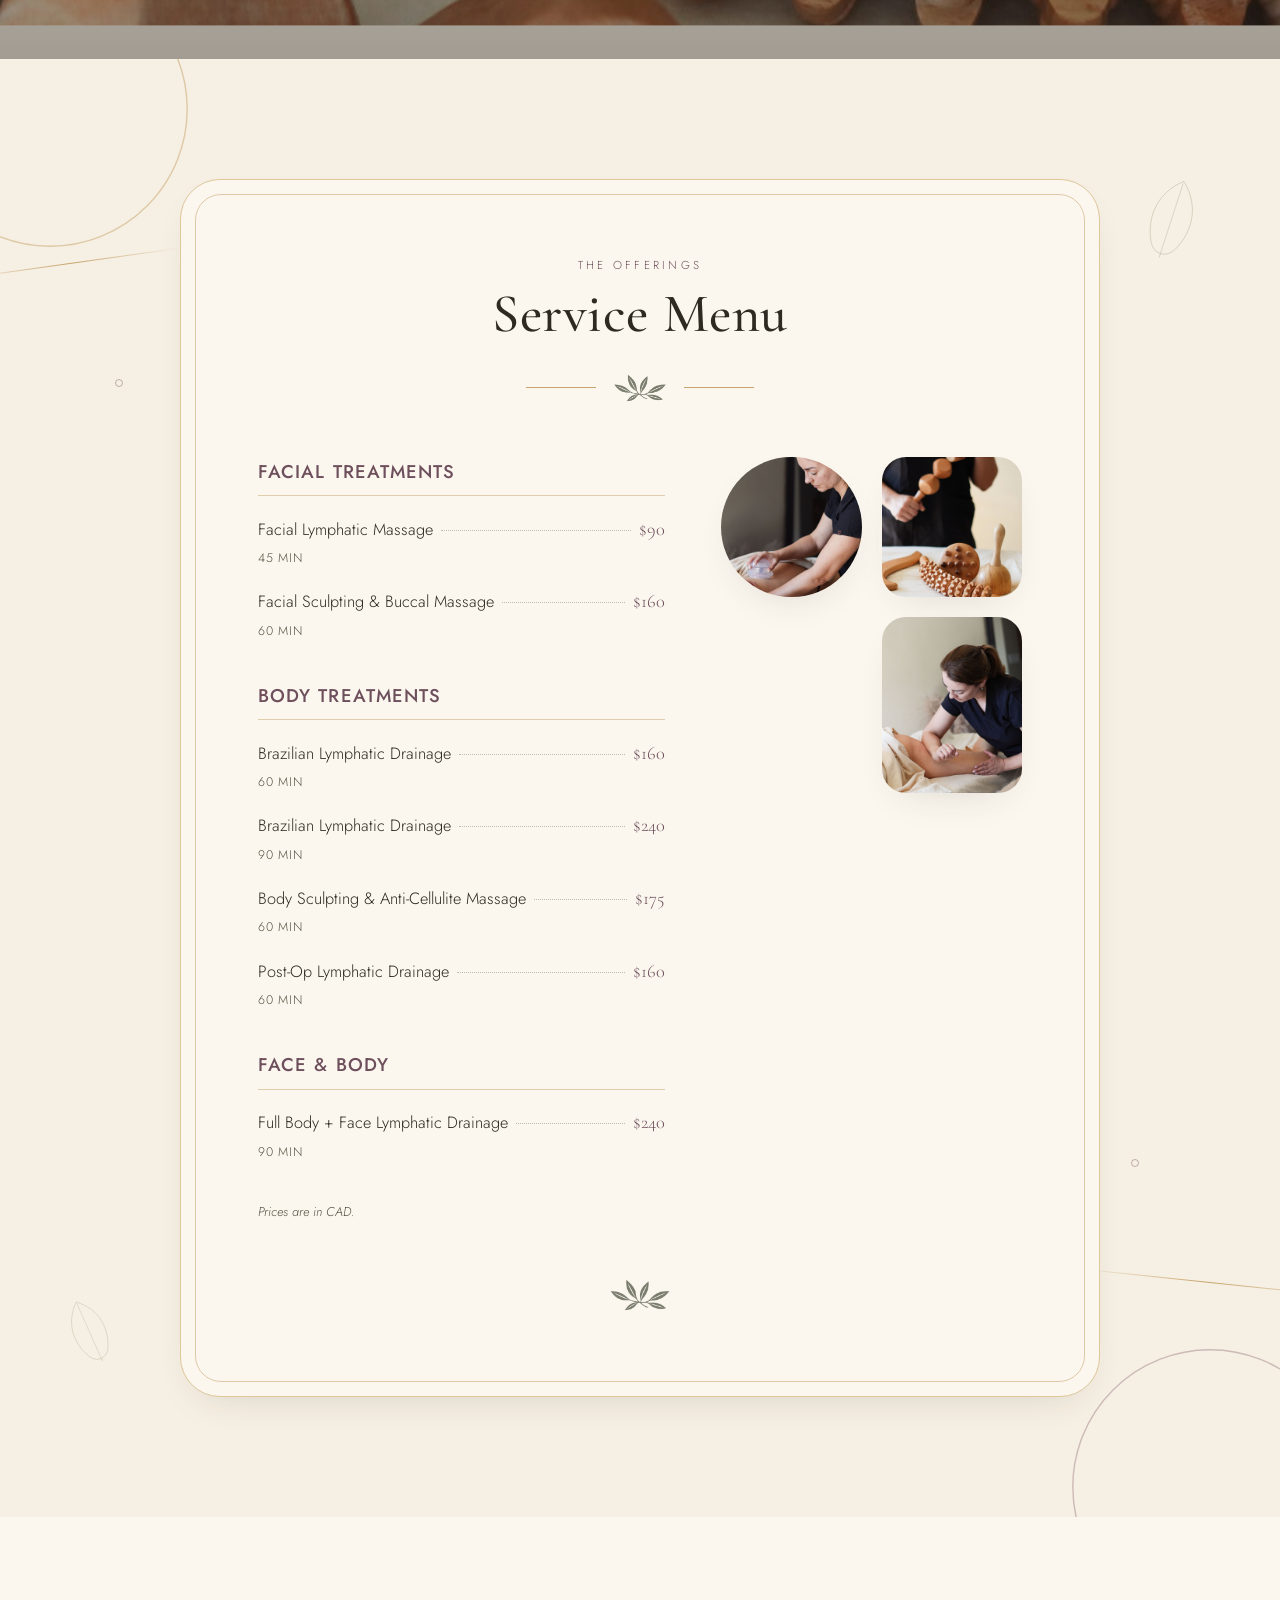
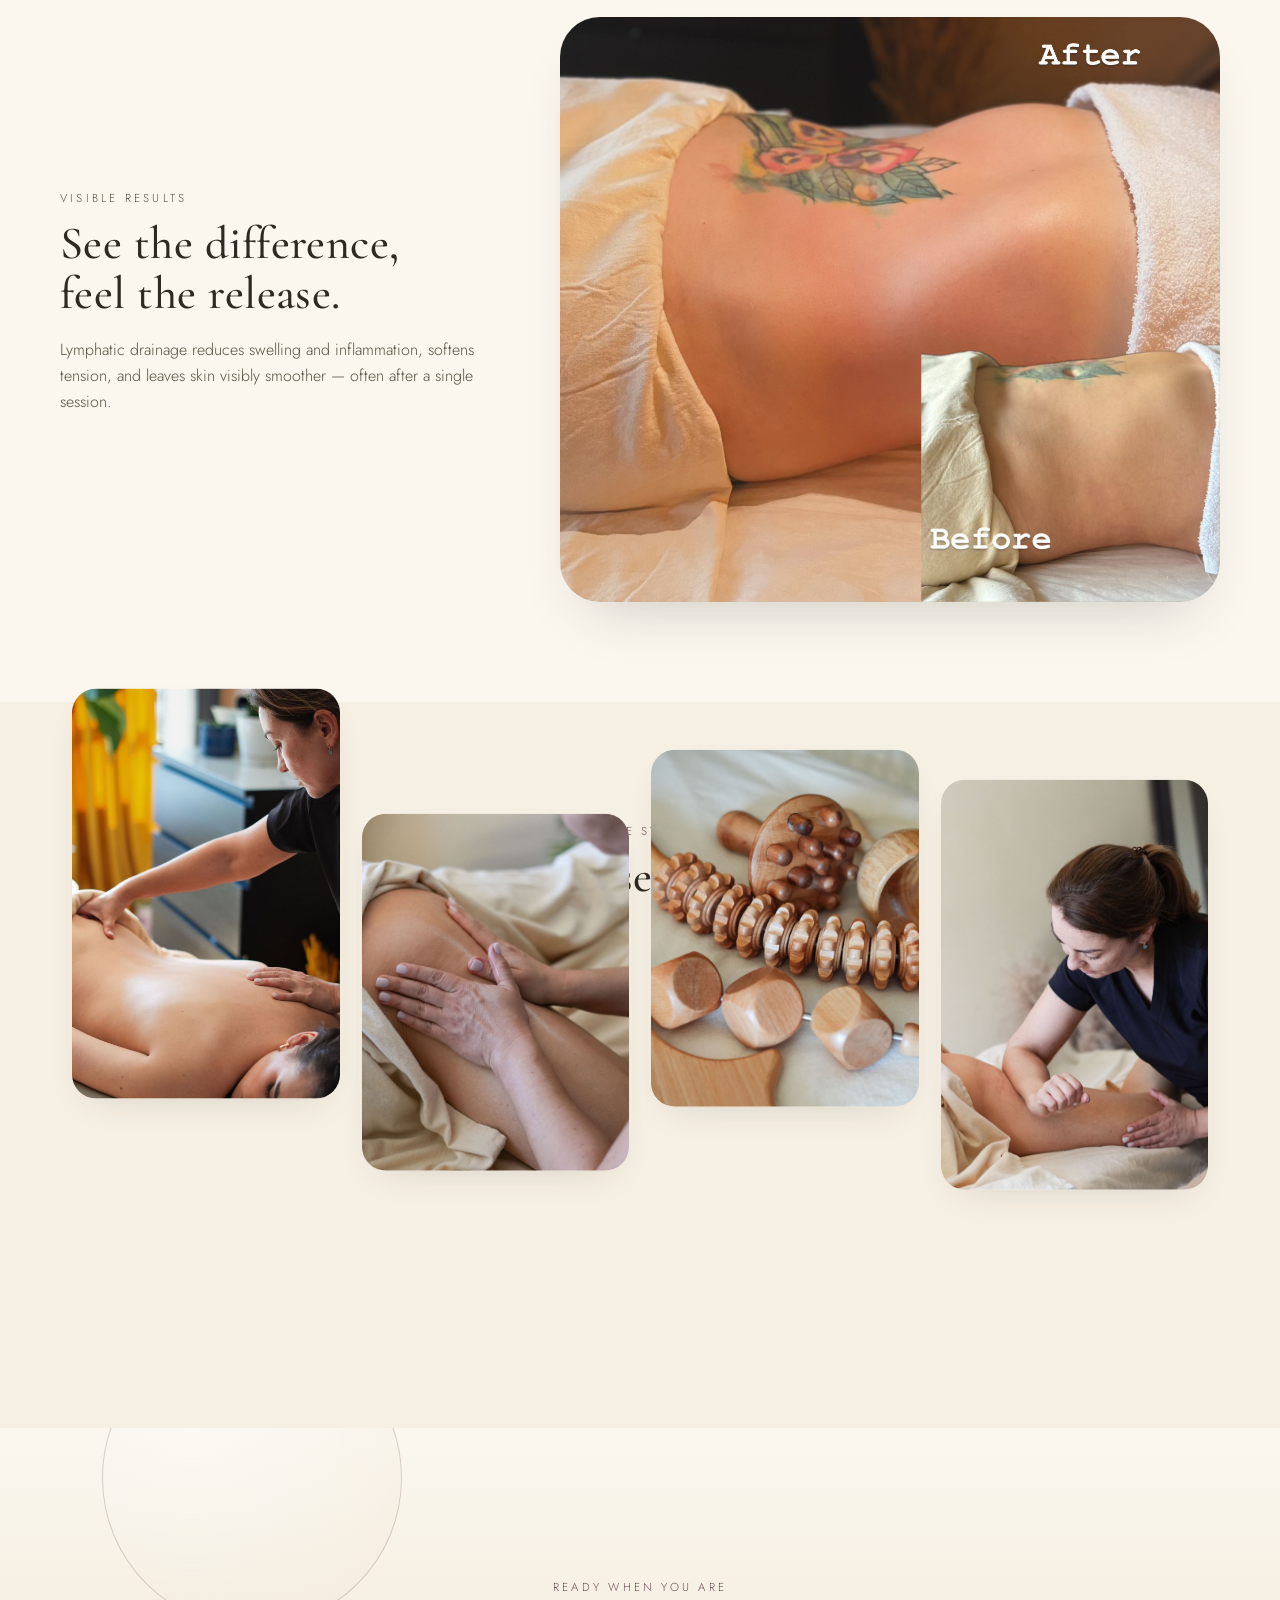
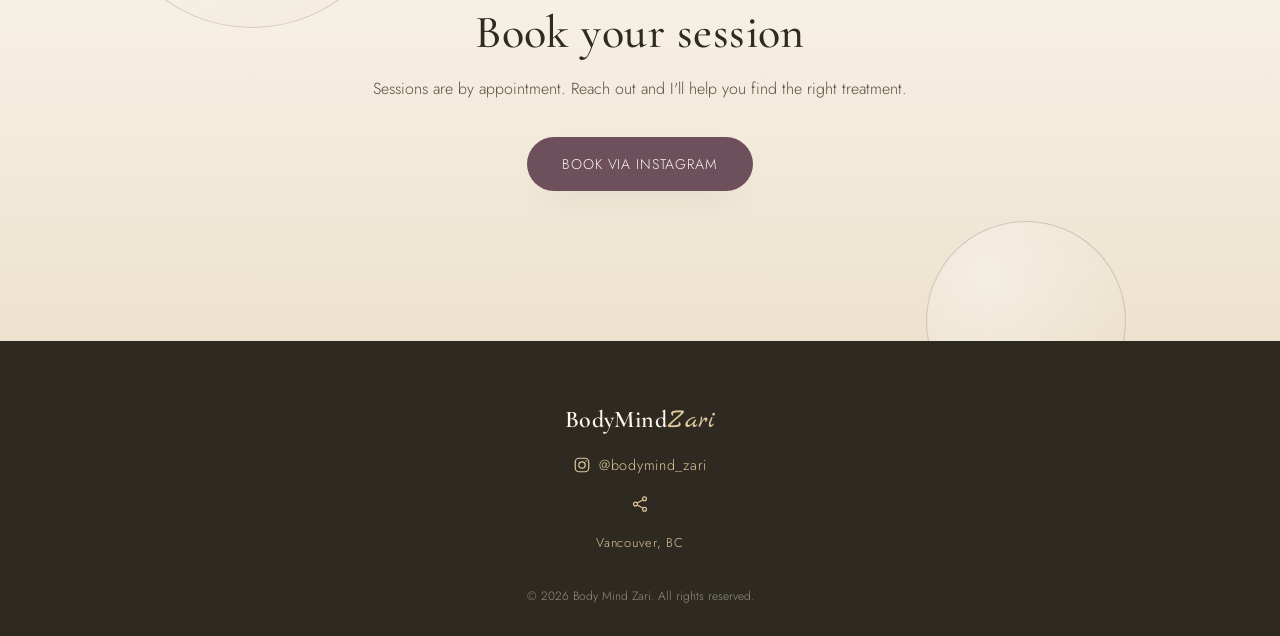
==== commit 5d4e681c: "Use provided leaf.png graphic in service menu flourish and add one centered at card bottom" ====
--- a/index.html
+++ b/index.html
@@ -108,7 +108,7 @@
       <h2 class="menu-title">Service Menu</h2>
       <div class="menu-flourish">
         <span class="line"></span>
-        <svg viewBox="0 0 60 30" class="flourish-leaf"><path d="M30 2C18 8 10 16 10 24M30 2C42 8 50 16 50 24M10 24C16 20 24 18 30 20M50 24C44 20 36 18 30 20" stroke="currentColor" stroke-width="1.1" fill="none"/></svg>
+        <img src="assets/img/leaf.png" class="flourish-leaf" alt="">
         <span class="line"></span>
       </div>
 
@@ -155,6 +155,7 @@
         </div>
 
       </div>
+      <img src="assets/img/leaf.png" class="menu-bottom-leaf" alt="">
     </div>
   </section>
 
--- a/assets/css/style.css
+++ b/assets/css/style.css
@@ -249,7 +249,8 @@
   display:flex; align-items:center; justify-content:center; gap:16px; margin-bottom:3em;
 }
 .menu-flourish .line{ width:70px; height:1px; background:var(--gold); }
-.flourish-leaf{ width:44px; height:22px; color:var(--olive); }
+.flourish-leaf{ width:56px; height:auto; display:block; }
+.menu-bottom-leaf{ display:block; width:64px; height:auto; margin:36px auto 0; }
 
 .menu-grid{ display:grid; grid-template-columns:1.15fr .85fr; gap:56px; align-items:start; }
 .menu-category{ margin-bottom:2.4em; }
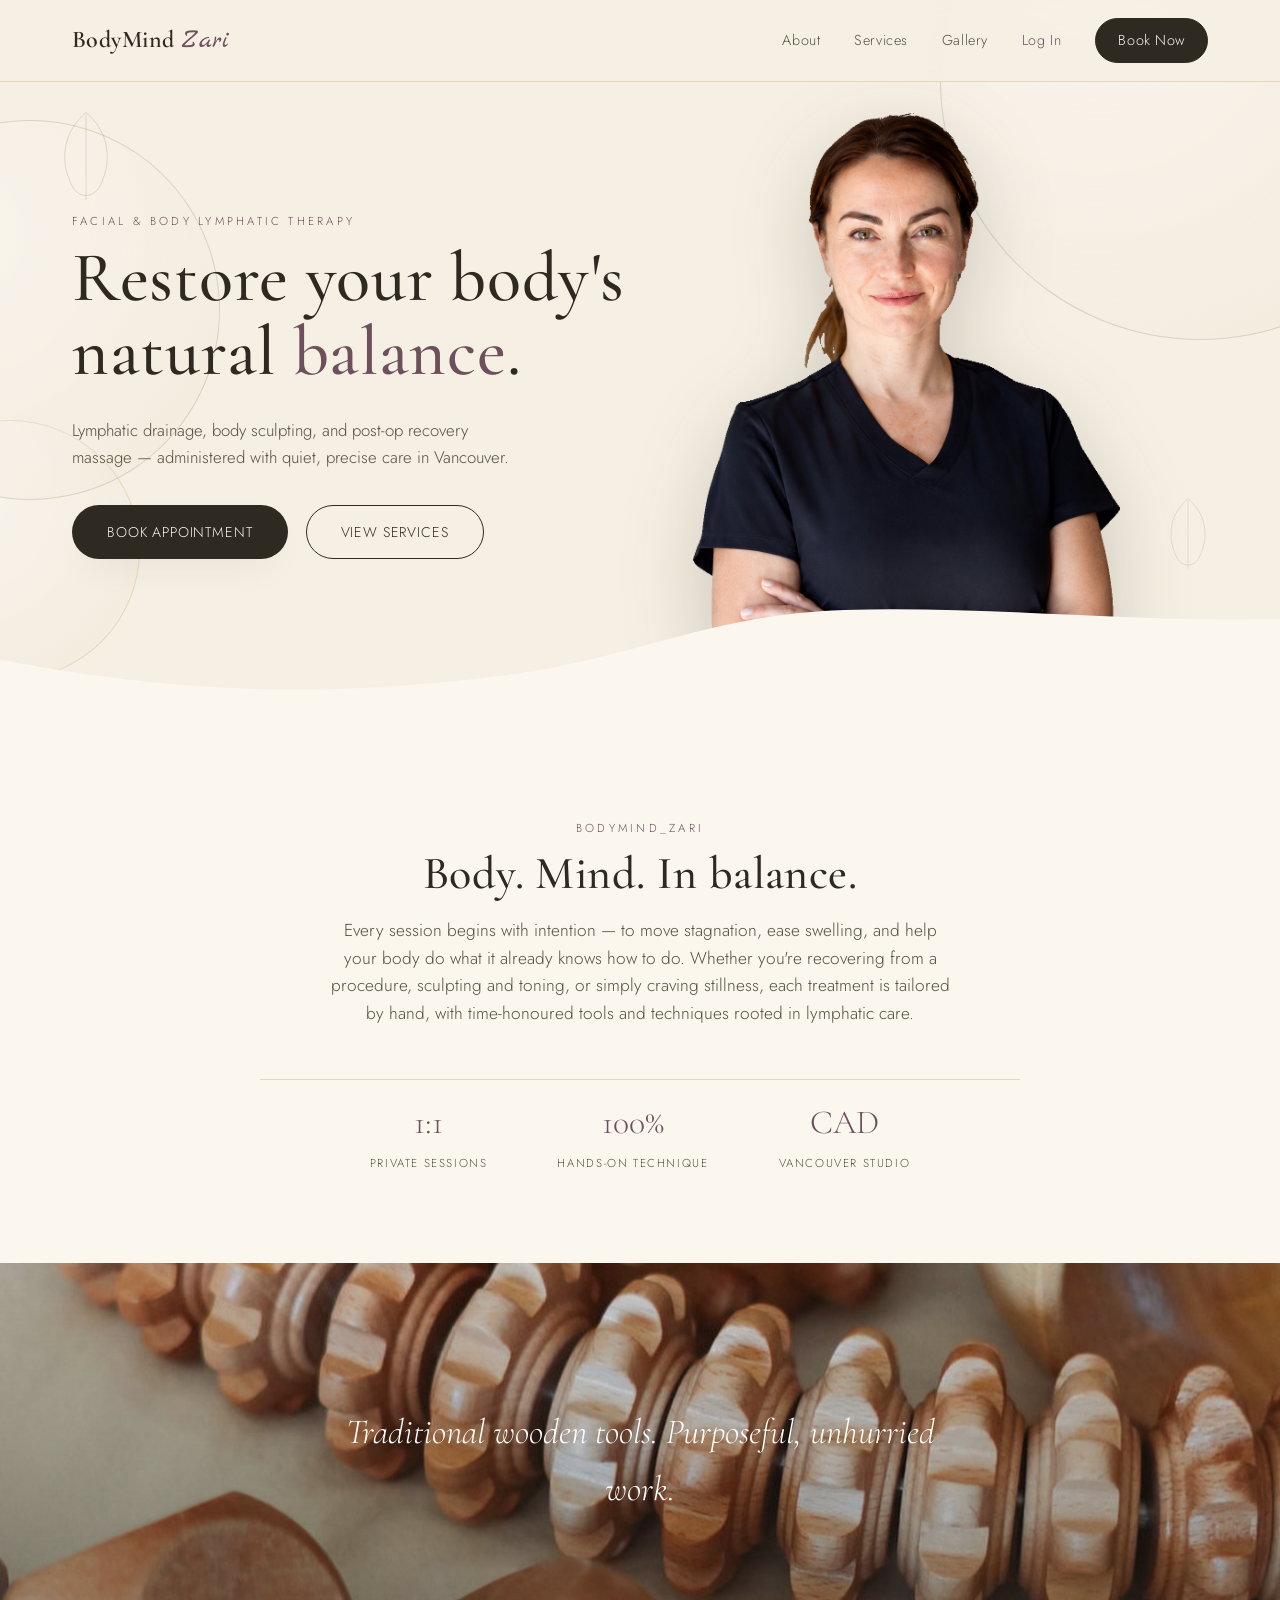
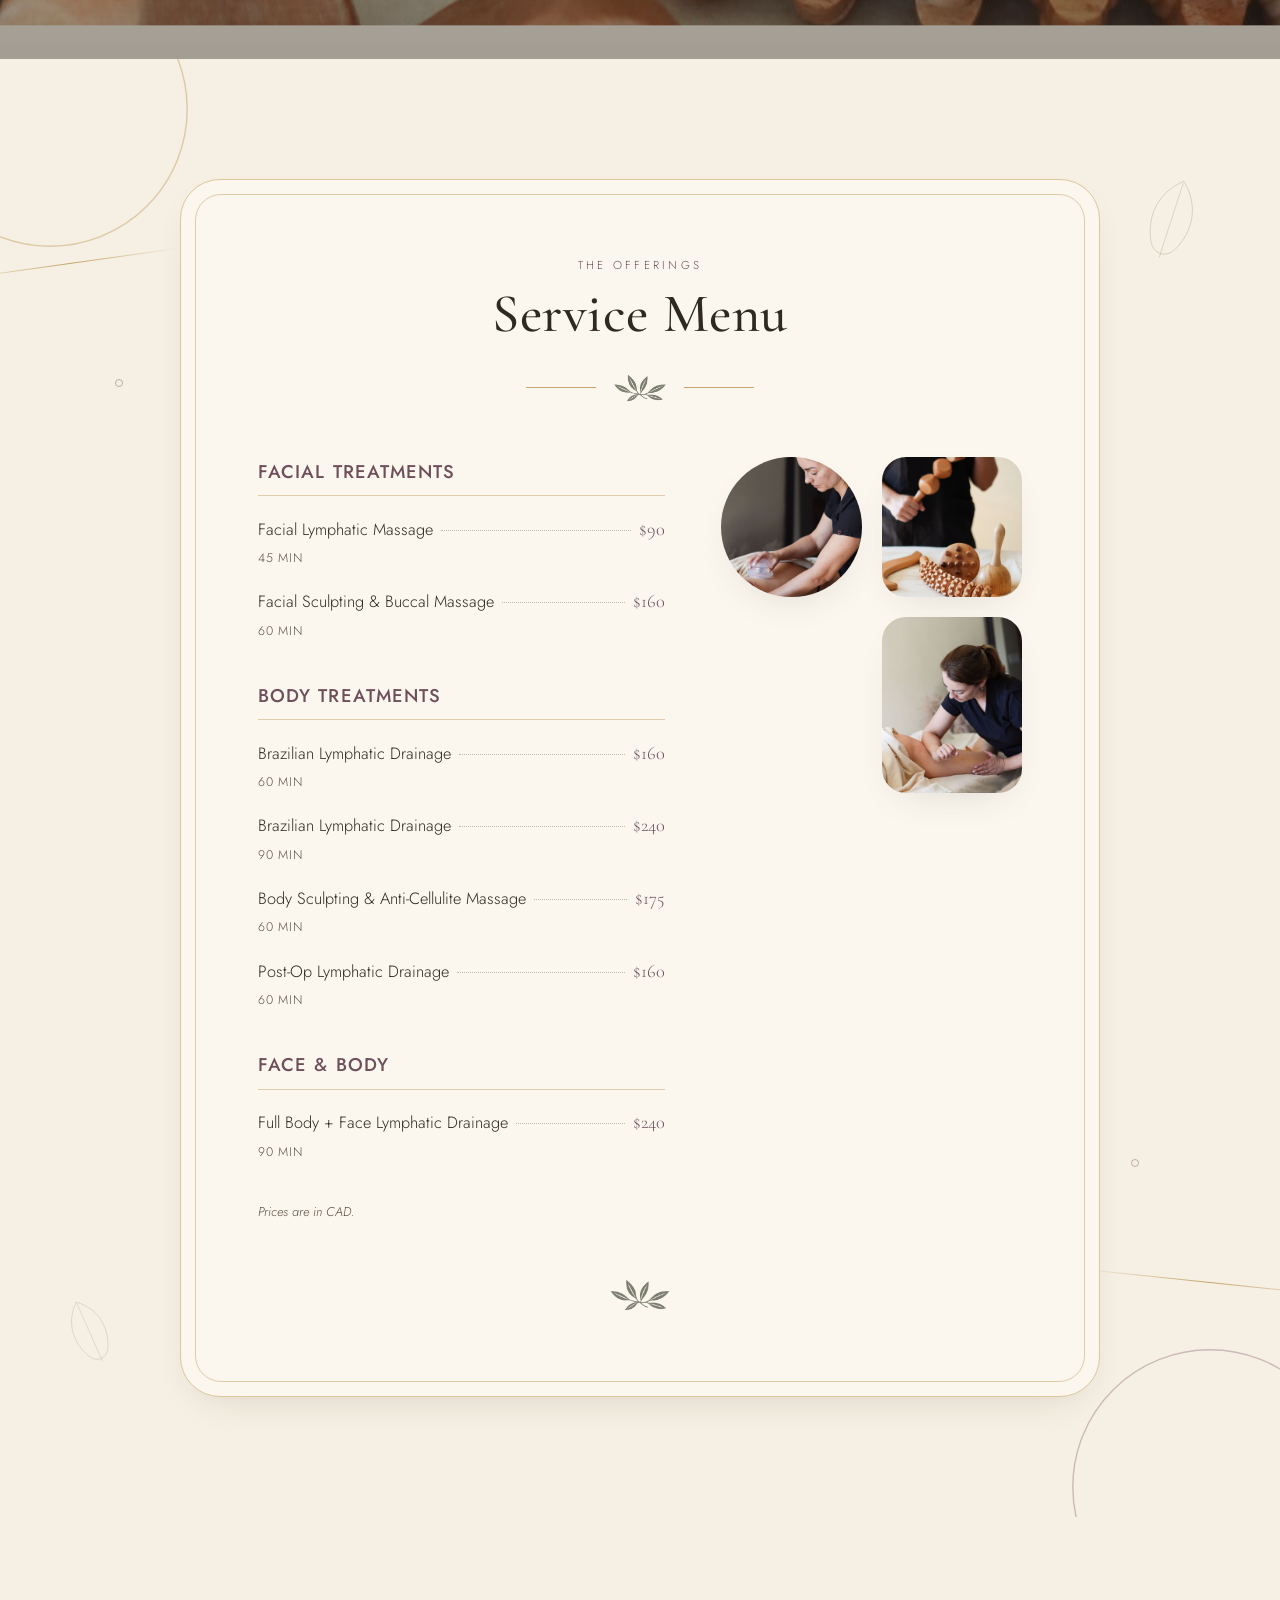
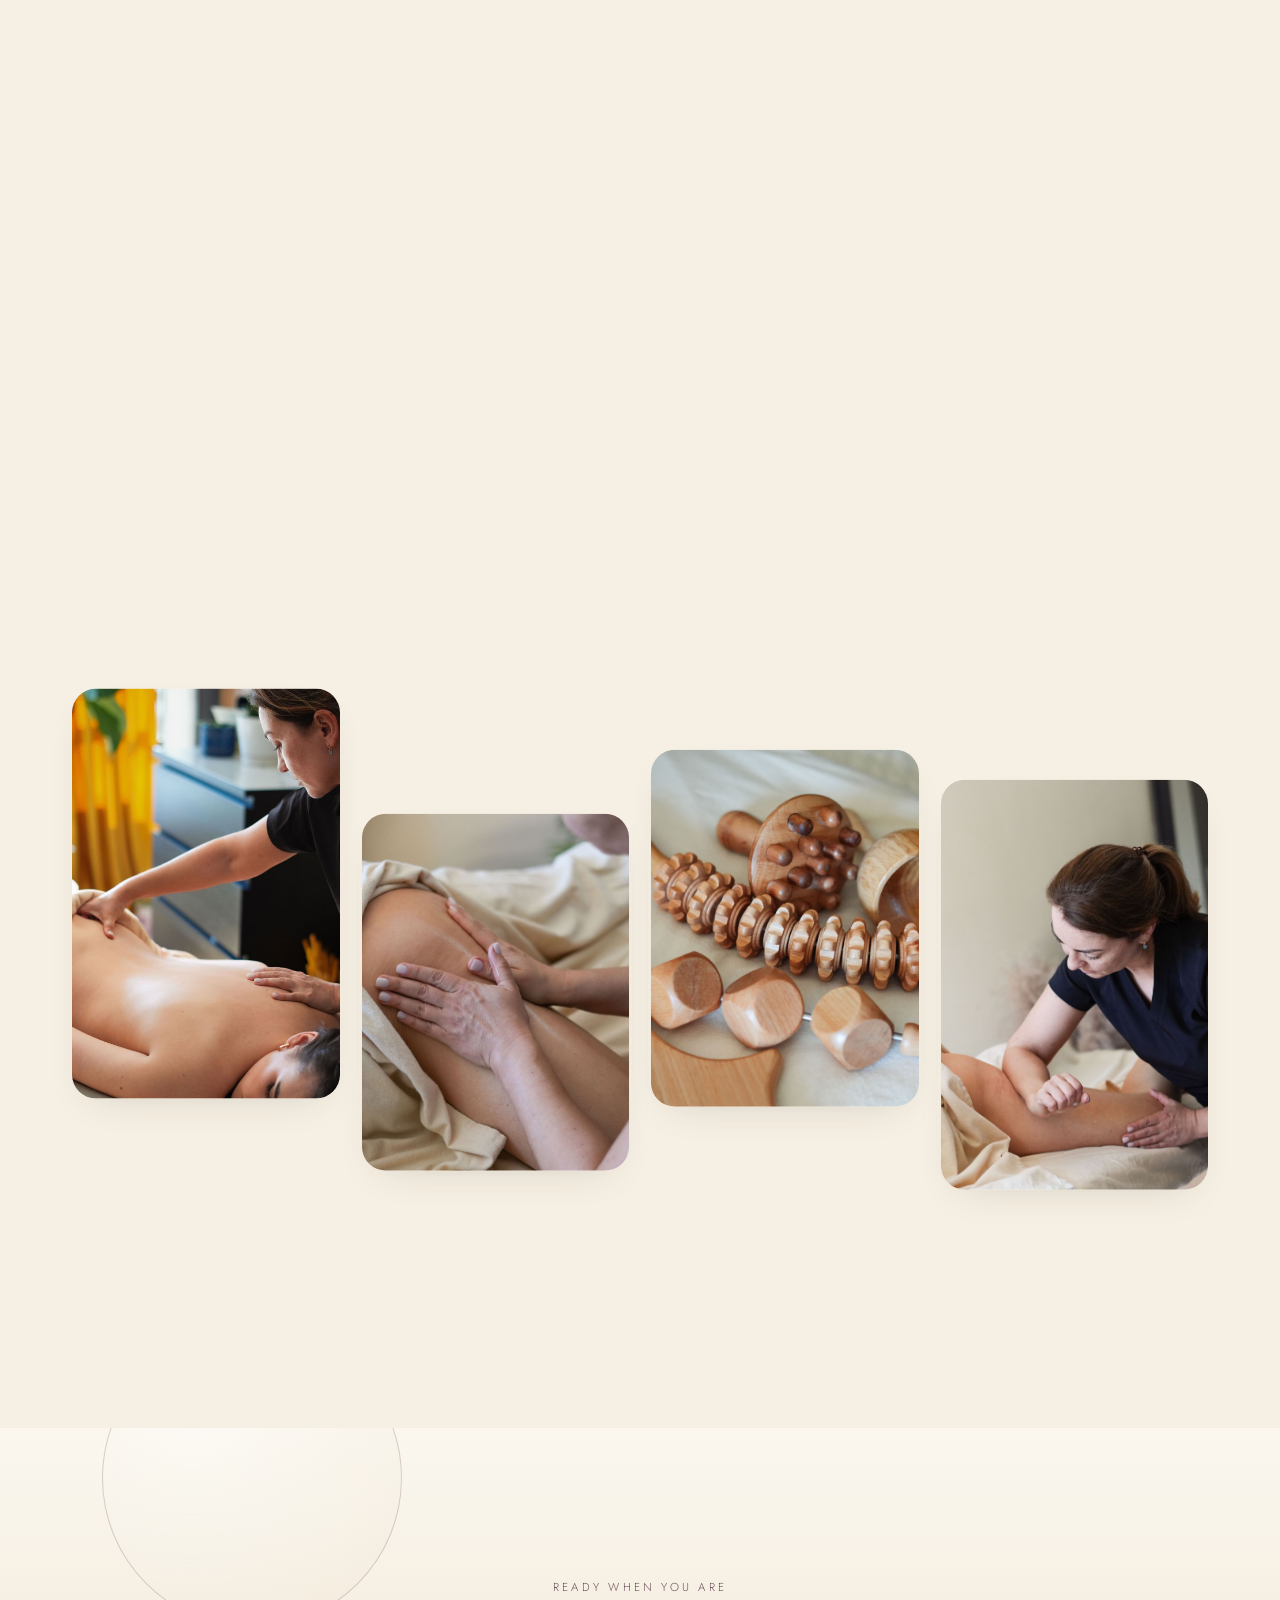
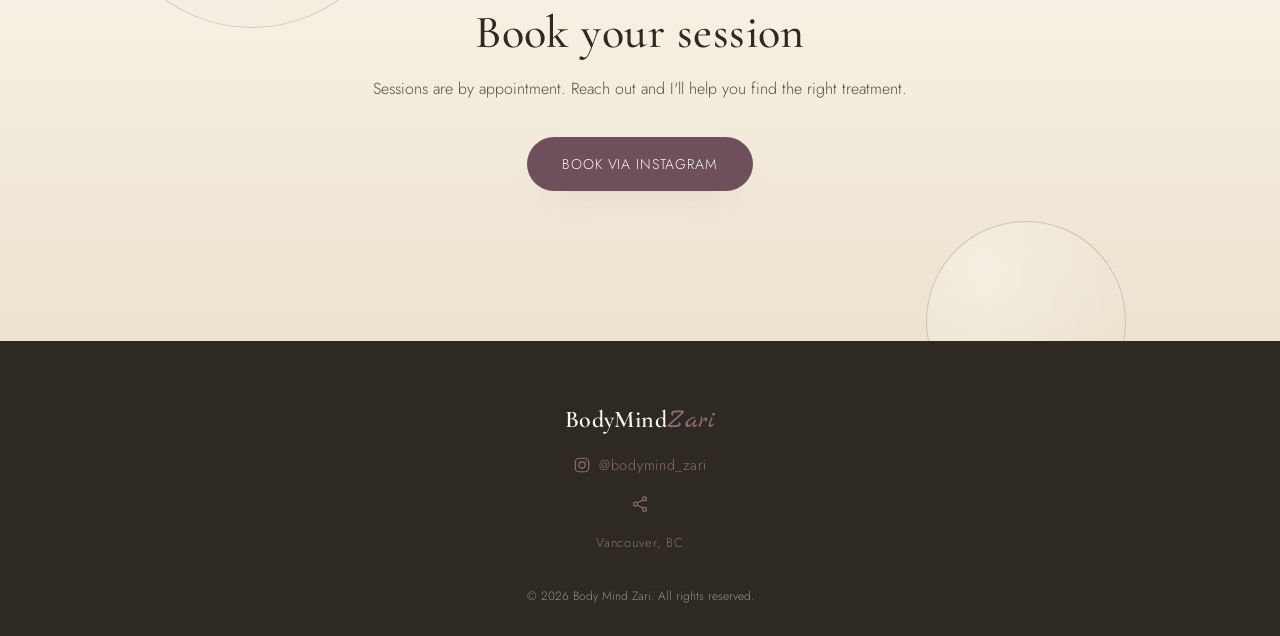
==== commit 8ba0d7e0: "Remove dark semi-transparent fringe from profile photo edges (was causing a visible halo on the mobi" ====
--- a/index.html
+++ b/index.html
@@ -46,7 +46,7 @@
   <!-- HERO -->
   <section class="hero">
     <div class="hero-portrait-panel">
-      <img src="assets/img/profile.png" alt="Zari, founder of Body Mind Zari" class="portrait-img" width="929" height="1233">
+      <img src="assets/img/profile.png" alt="Zari, founder of Body Mind Zari" class="portrait-img" width="927" height="1227">
     </div>
     <div class="hero-inner">
       <div class="hero-text reveal">
--- a/assets/css/style.css
+++ b/assets/css/style.css
@@ -118,9 +118,10 @@
 .nav-login{ color:var(--mauve-deep) !important; }
 .nav-cta{
   padding:10px 22px; border:1px solid var(--ink); border-radius:999px;
-  color:var(--ink) !important;
-}
-.nav-cta:hover{ background:var(--ink); color:var(--cream) !important; }
+  background:var(--ink); color:var(--cream-soft) !important;
+  transition:background .25s var(--ease), border-color .25s var(--ease);
+}
+.nav-cta:hover{ background:var(--mauve-deep); border-color:var(--mauve-deep); color:var(--cream-soft) !important; }
 
 .nav-toggle{
   display:none; flex-direction:column; gap:5px; background:none; border:0; cursor:pointer; padding:6px;
@@ -140,8 +141,9 @@
 .btn-primary{
   background:var(--ink); color:var(--cream-soft);
   box-shadow:var(--shadow-soft);
-}
-.btn-primary:hover{ transform:translateY(-3px); box-shadow:var(--shadow); }
+  transition:background .25s var(--ease), transform .35s var(--ease), box-shadow .35s var(--ease);
+}
+.btn-primary:hover{ background:var(--mauve-deep); transform:translateY(-3px); box-shadow:var(--shadow); }
 .btn-ghost{
   border-color:var(--ink); color:var(--ink);
 }
@@ -333,16 +335,16 @@
 .site-footer{ background:var(--ink); color:var(--cream-soft); padding:60px 32px 30px; }
 .footer-inner{ max-width:1200px; margin:0 auto; text-align:center; display:flex; flex-direction:column; align-items:center; gap:14px; }
 .footer-logo .logo-black{ color:var(--cream-soft); }
-.footer-logo .logo-script{ color:var(--gold-soft); }
+.footer-logo .logo-script{ color:var(--mauve); }
 .footer-ig{
   display:inline-flex; align-items:center; gap:8px;
-  font-size:.9rem; letter-spacing:.05em; color:var(--gold-soft);
+  font-size:.9rem; letter-spacing:.05em; color:var(--mauve);
   transition:color .25s var(--ease);
 }
 .footer-ig:hover{ color:var(--cream-soft); }
 .footer-share{
   display:inline-flex; align-items:center; justify-content:center;
-  color:var(--gold-soft) !important;
+  color:var(--mauve) !important;
   background:none; border:0; padding:4px; margin:0; cursor:pointer;
   appearance:none; -webkit-appearance:none;
   transition:color .25s var(--ease);
@@ -352,7 +354,7 @@
 .footer-share.is-copied .icon-share{ display:none; }
 .footer-share.is-copied .icon-check{ display:block; }
 .footer-share.is-copied{ color:var(--cream-soft) !important; }
-.footer-location{ font-size:.8rem; letter-spacing:.06em; color:var(--gold-soft); margin:2px 0 0; }
+.footer-location{ font-size:.8rem; letter-spacing:.06em; color:var(--mauve); margin:2px 0 0; }
 .footer-copy{ font-size:.75rem; color:rgba(251,247,239,0.5); margin:20px 0 0; }
 
 /* ===================================================================
@@ -367,9 +369,11 @@
 @media (max-width:960px){
   .site-nav{
     position:fixed; inset:64px 0 auto 0; background:var(--cream-soft);
-    flex-direction:column; align-items:flex-start; gap:0; padding:10px 32px 20px;
+    flex-direction:column; align-items:flex-start; gap:0;
+    padding:10px 32px calc(28px + env(safe-area-inset-bottom, 0px));
     border-bottom:1px solid rgba(198,164,107,0.35);
     transform:translateY(-120%); transition:transform .4s var(--ease); z-index:40;
+    max-height:calc(100dvh - 64px); overflow-y:auto;
   }
   .site-nav.open{ transform:translateY(0); }
   .site-nav a{ padding:14px 0; width:100%; border-bottom:1px solid rgba(198,164,107,0.2); }
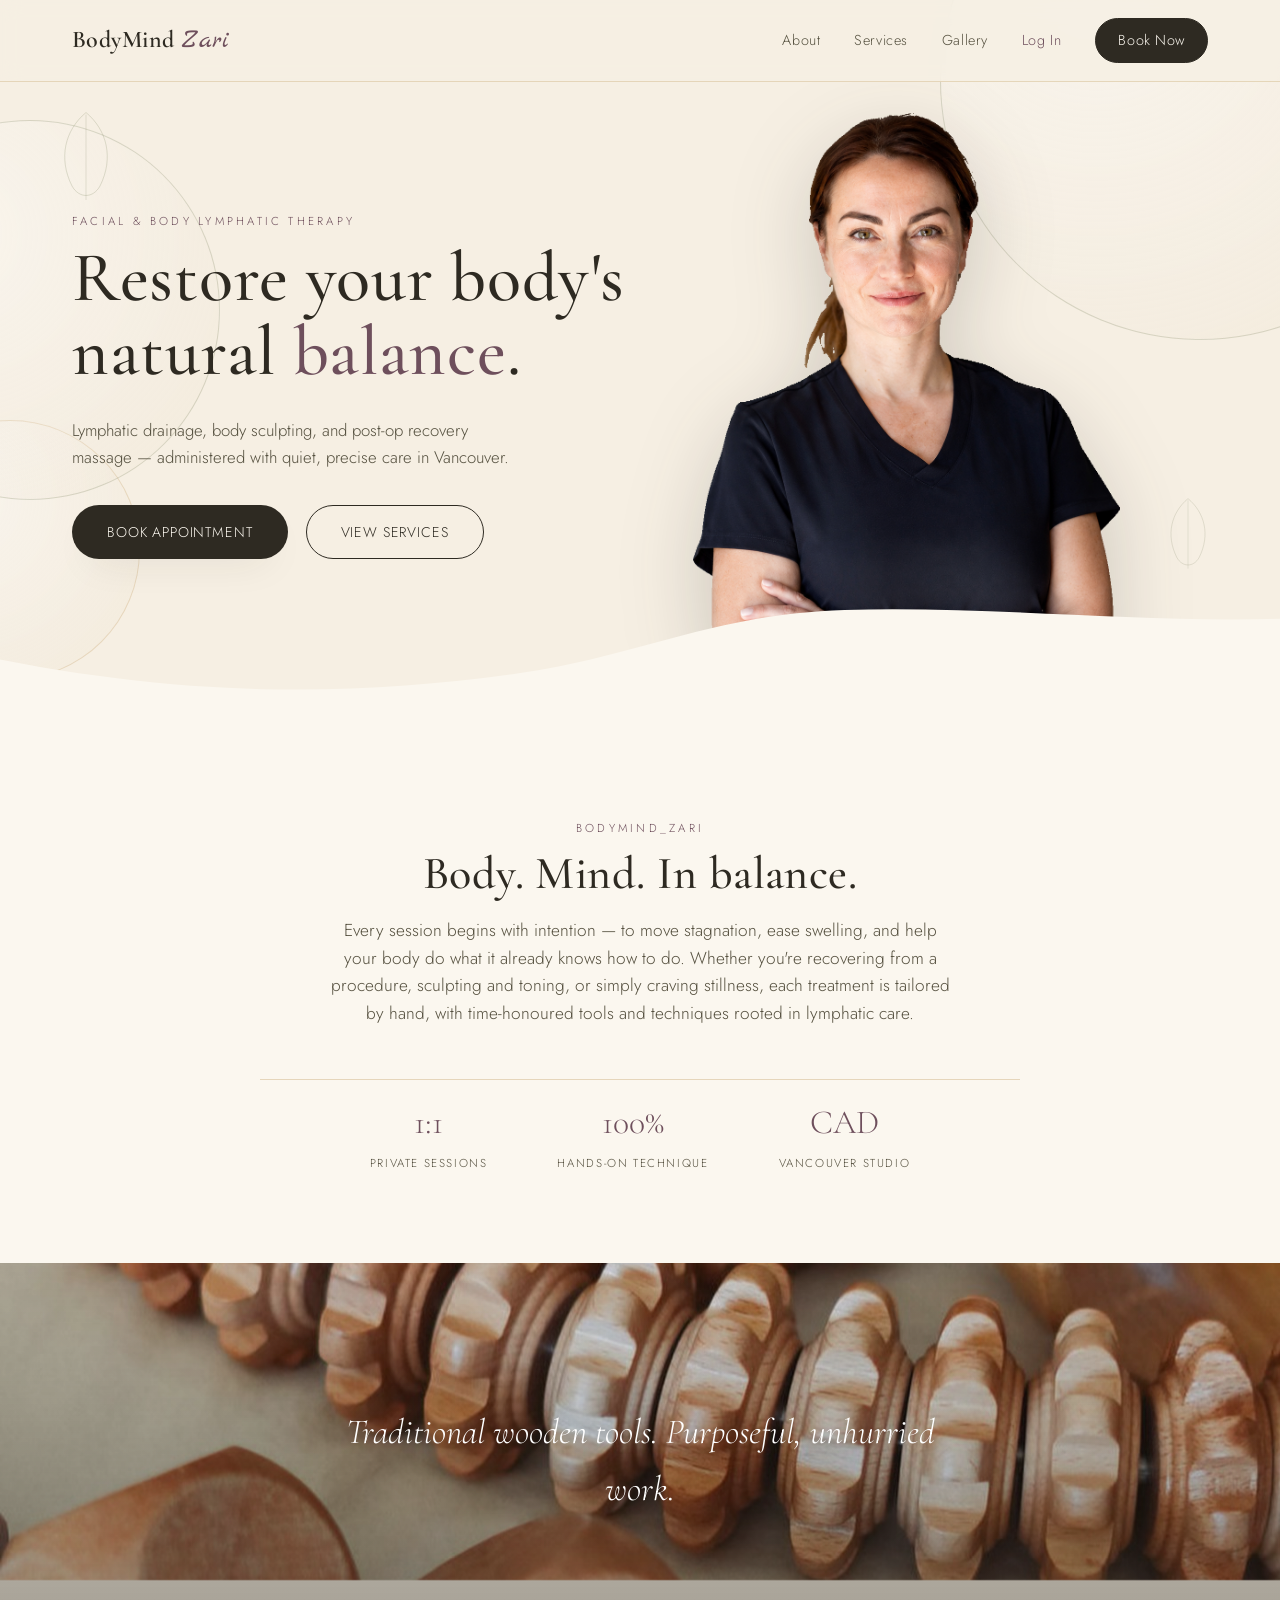
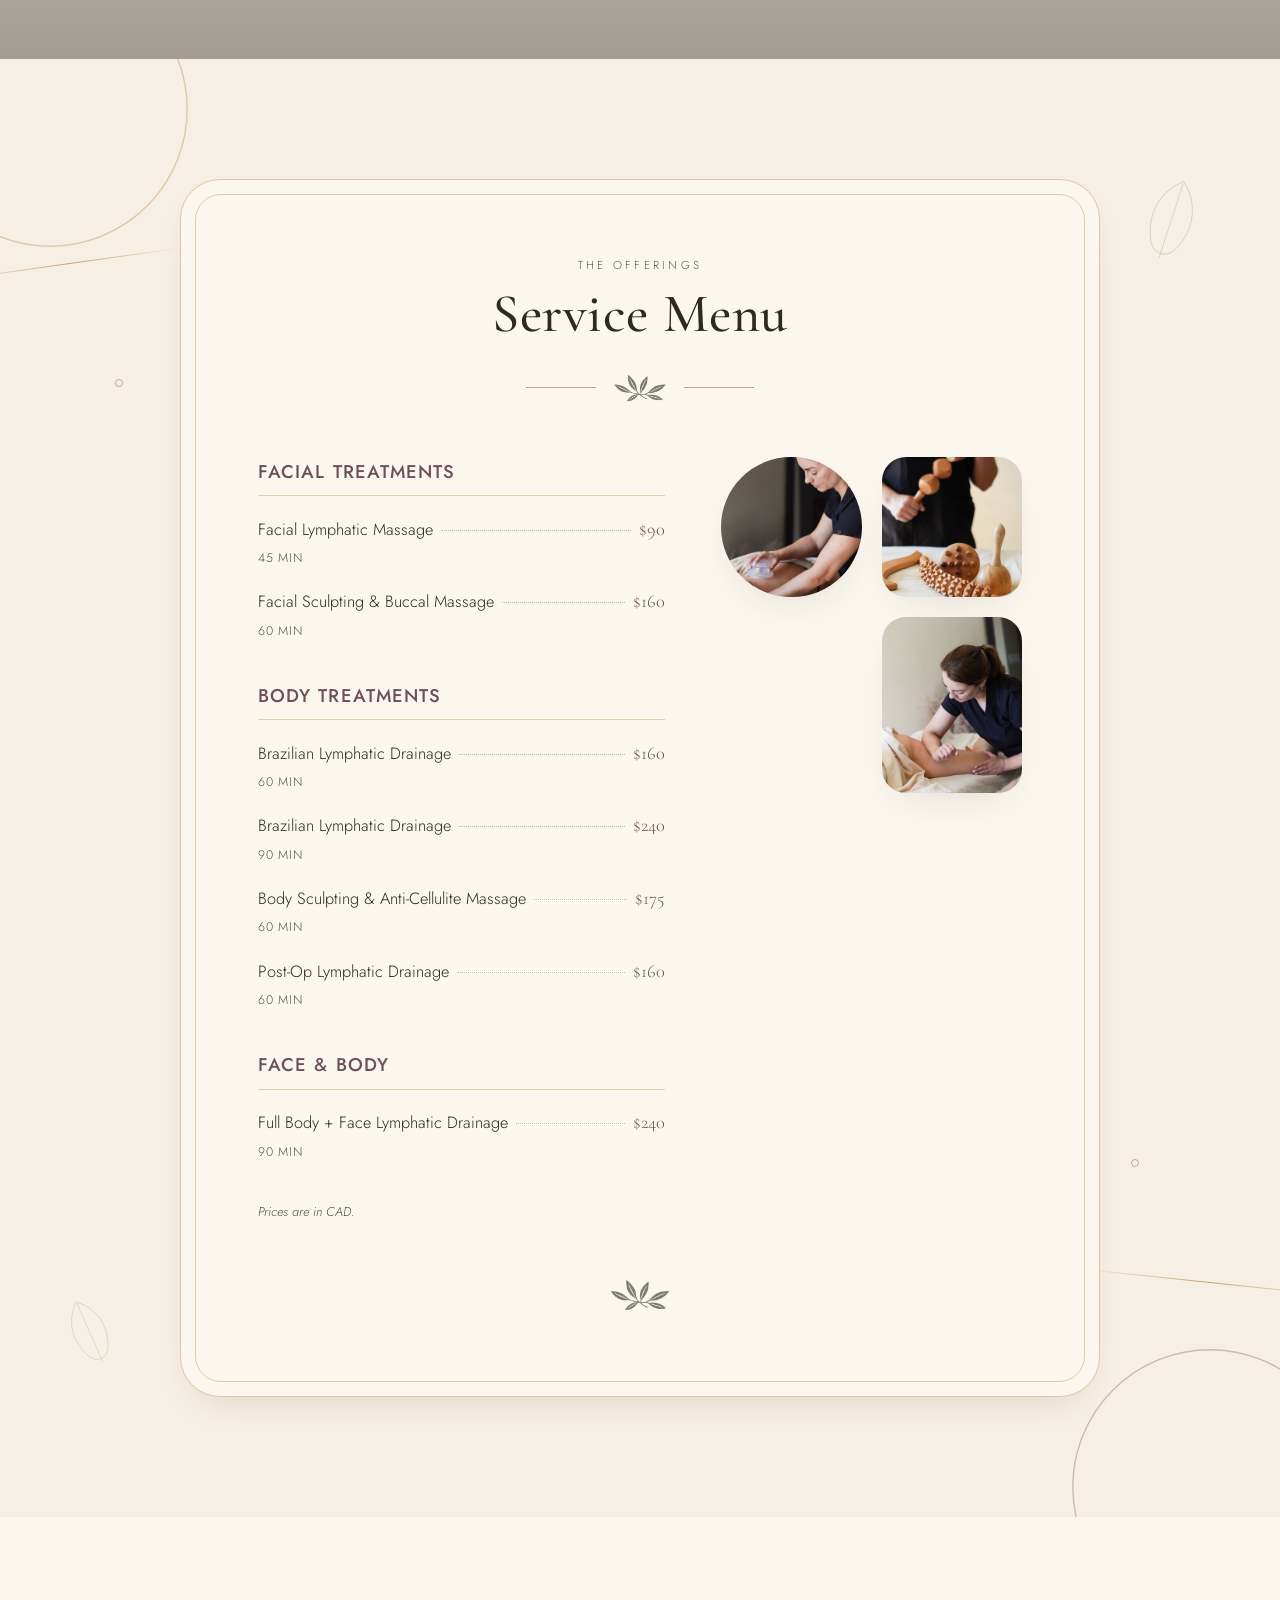
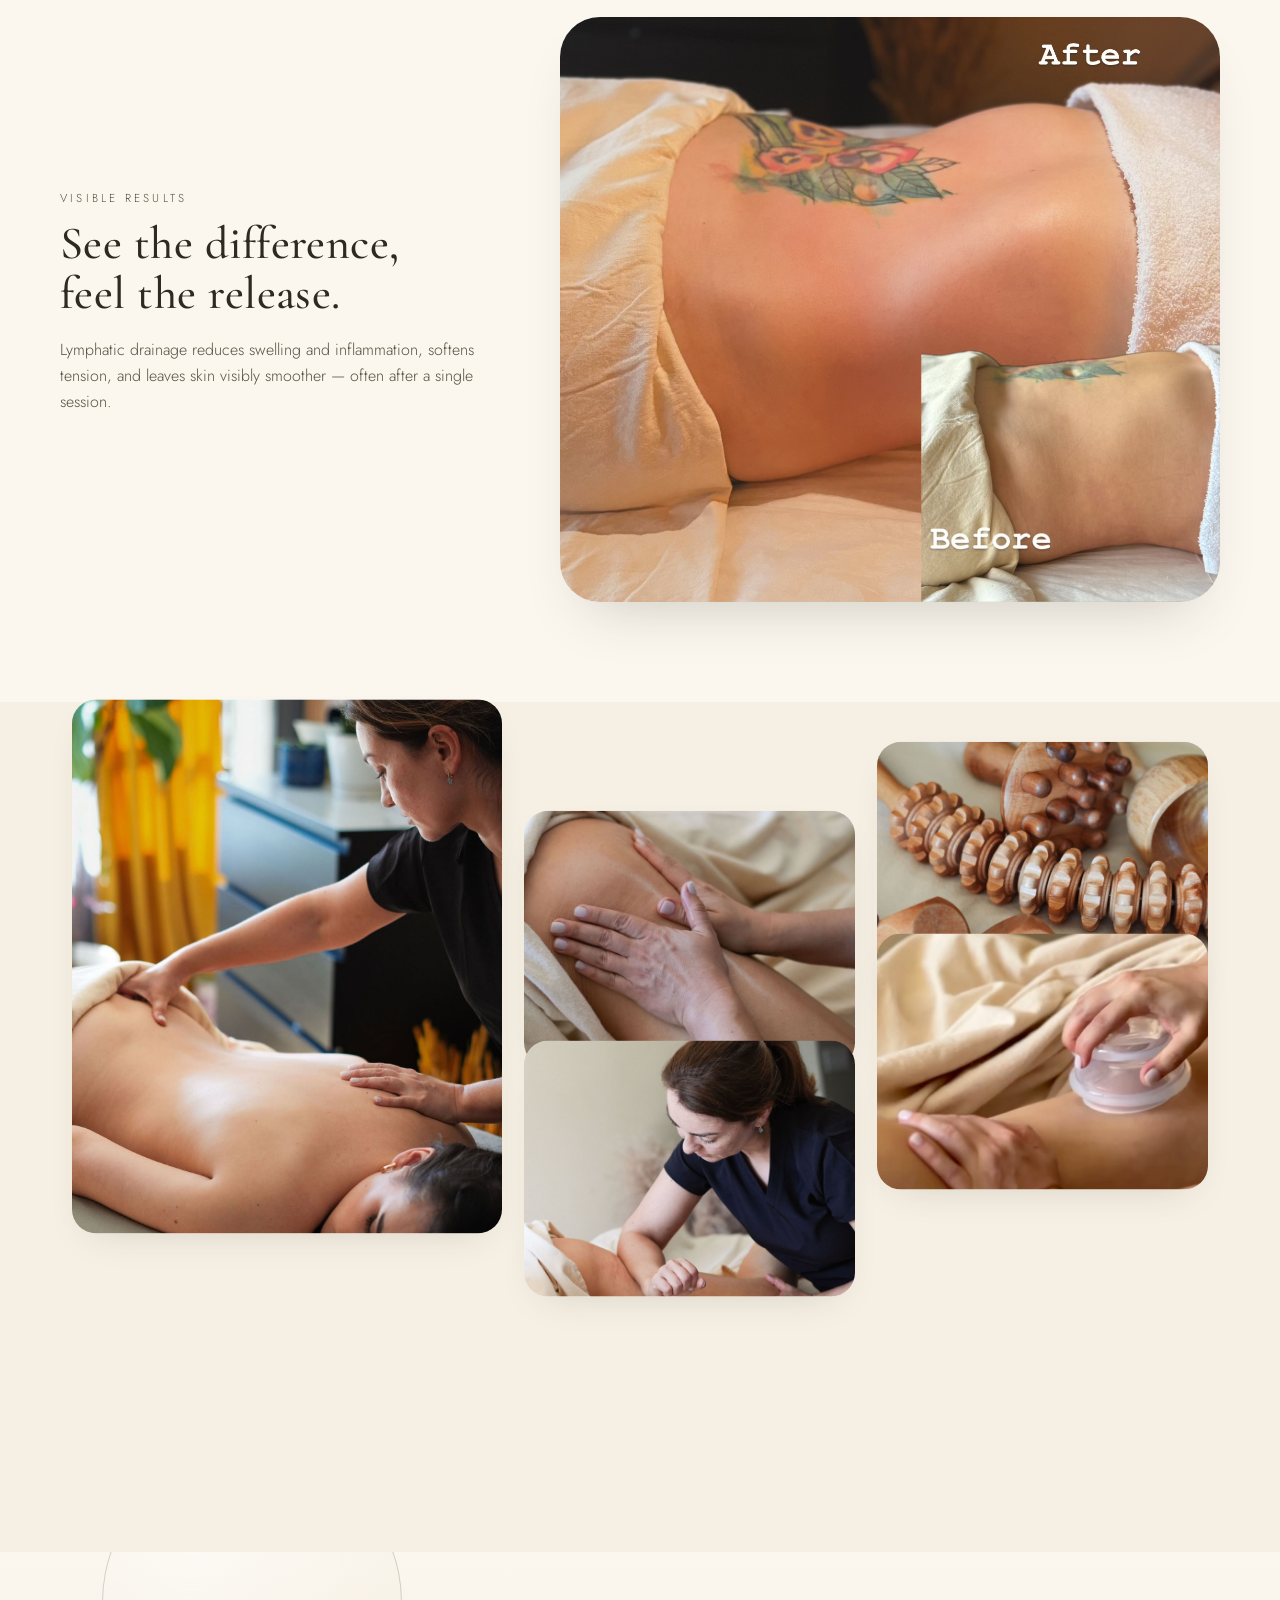
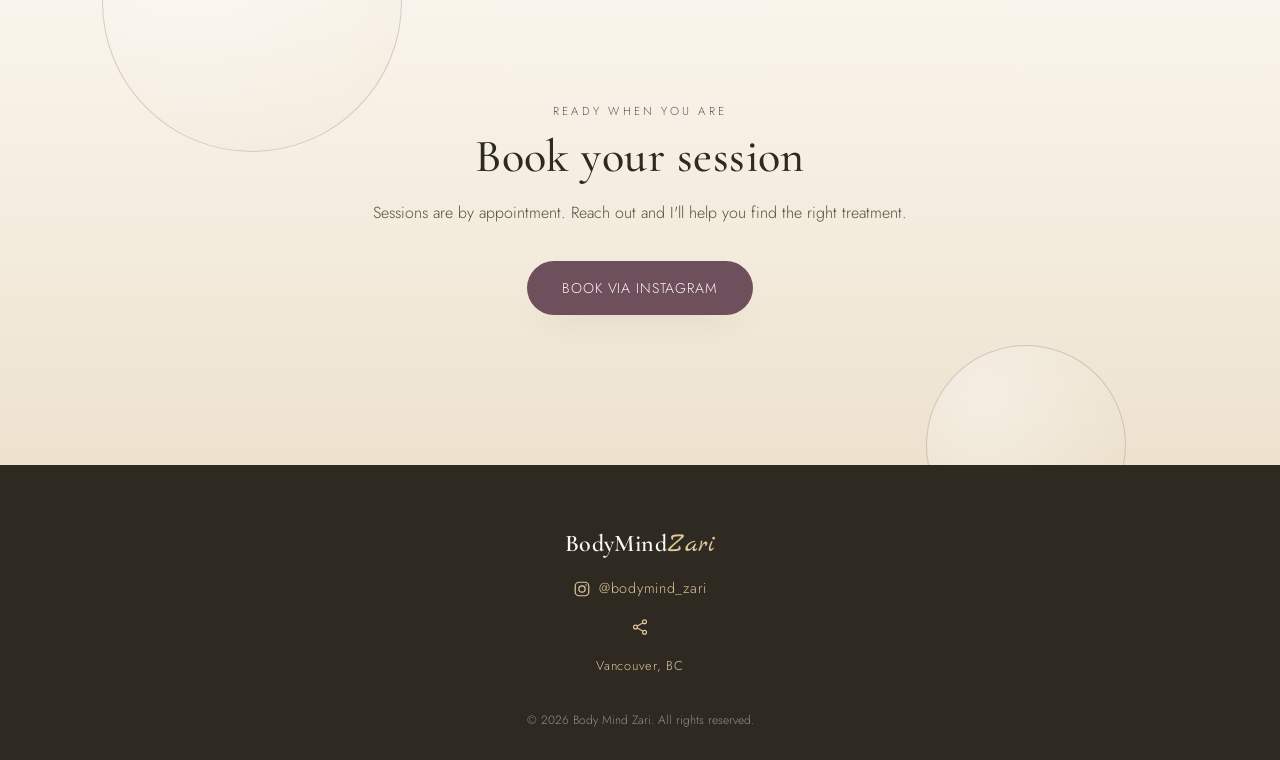
==== commit 6a8888ef: "Redesign 'A closer look' gallery as a 5-photo mosaic (1 large + 4 small) using a still frame from bu" ====
--- a/index.html
+++ b/index.html
@@ -179,10 +179,11 @@
     <p class="eyebrow center reveal">In the Studio</p>
     <h2 class="center reveal">A closer look</h2>
     <div class="gallery-grid">
-      <figure class="g-item g-tall parallax-item" data-speed="0.08"><img src="assets/img/session-yellow-curtain.jpg" alt="Massage session bathed in natural light" loading="lazy"></figure>
-      <figure class="g-item parallax-item" data-speed="0.04"><img src="assets/img/hands-closeup.jpg" alt="Hands performing lymphatic massage" loading="lazy"></figure>
-      <figure class="g-item parallax-item" data-speed="0.06"><img src="assets/img/tools-closeup.jpg" alt="Wooden massage tool detail" loading="lazy"></figure>
-      <figure class="g-item g-tall parallax-item" data-speed="0.05"><img src="assets/img/deep-tissue.jpg" alt="Focused deep tissue technique" loading="lazy"></figure>
+      <figure class="g-item g-a parallax-item" data-speed="0.07"><img src="assets/img/session-yellow-curtain.jpg" alt="Massage session bathed in natural light" loading="lazy"></figure>
+      <figure class="g-item g-b parallax-item" data-speed="0.04"><img src="assets/img/hands-closeup.jpg" alt="Hands performing lymphatic massage" loading="lazy"></figure>
+      <figure class="g-item g-c parallax-item" data-speed="0.06"><img src="assets/img/tools-closeup.jpg" alt="Wooden massage tool detail" loading="lazy"></figure>
+      <figure class="g-item g-d parallax-item" data-speed="0.05"><img src="assets/img/deep-tissue.jpg" alt="Focused deep tissue technique" loading="lazy"></figure>
+      <figure class="g-item g-e parallax-item" data-speed="0.08"><img src="assets/img/cupping-closeup.jpg" alt="Close-up of cupping therapy" loading="lazy"></figure>
     </div>
   </section>
 
--- a/assets/css/style.css
+++ b/assets/css/style.css
@@ -306,13 +306,21 @@
 .gallery{ padding:120px 32px 60px; max-width:1200px; margin:0 auto; }
 .gallery h2{ margin-bottom:.6em; }
 .gallery-grid{
-  margin-top:56px; display:grid; grid-template-columns:repeat(4,1fr); gap:22px;
+  margin-top:56px; display:grid; gap:22px;
+  grid-template-columns:1.3fr 1fr 1fr;
+  grid-template-rows:repeat(2, clamp(200px,20vw,280px));
+  grid-template-areas:
+    "a b c"
+    "a d e";
 }
 .g-item{
   margin:0; border-radius:var(--radius-md); overflow:hidden; box-shadow:var(--shadow-soft);
-  aspect-ratio:3/4;
-}
-.g-item.g-tall{ aspect-ratio:3/4.6; }
+}
+.g-a{ grid-area:a; }
+.g-b{ grid-area:b; }
+.g-c{ grid-area:c; }
+.g-d{ grid-area:d; }
+.g-e{ grid-area:e; }
 .g-item img{ width:100%; height:100%; object-fit:cover; transition:transform .7s var(--ease); }
 .g-item:hover img{ transform:scale(1.07); }
 
@@ -335,16 +343,16 @@
 .site-footer{ background:var(--ink); color:var(--cream-soft); padding:60px 32px 30px; }
 .footer-inner{ max-width:1200px; margin:0 auto; text-align:center; display:flex; flex-direction:column; align-items:center; gap:14px; }
 .footer-logo .logo-black{ color:var(--cream-soft); }
-.footer-logo .logo-script{ color:var(--mauve); }
+.footer-logo .logo-script{ color:var(--gold-soft); }
 .footer-ig{
   display:inline-flex; align-items:center; gap:8px;
-  font-size:.9rem; letter-spacing:.05em; color:var(--mauve);
+  font-size:.9rem; letter-spacing:.05em; color:var(--gold-soft);
   transition:color .25s var(--ease);
 }
 .footer-ig:hover{ color:var(--cream-soft); }
 .footer-share{
   display:inline-flex; align-items:center; justify-content:center;
-  color:var(--mauve) !important;
+  color:var(--gold-soft) !important;
   background:none; border:0; padding:4px; margin:0; cursor:pointer;
   appearance:none; -webkit-appearance:none;
   transition:color .25s var(--ease);
@@ -354,7 +362,7 @@
 .footer-share.is-copied .icon-share{ display:none; }
 .footer-share.is-copied .icon-check{ display:block; }
 .footer-share.is-copied{ color:var(--cream-soft) !important; }
-.footer-location{ font-size:.8rem; letter-spacing:.06em; color:var(--mauve); margin:2px 0 0; }
+.footer-location{ font-size:.8rem; letter-spacing:.06em; color:var(--gold-soft); margin:2px 0 0; }
 .footer-copy{ font-size:.75rem; color:rgba(251,247,239,0.5); margin:20px 0 0; }
 
 /* ===================================================================
@@ -396,20 +404,30 @@
 
   .menu-grid{ grid-template-columns:1fr; }
   .menu-photos{ grid-template-columns:repeat(3,1fr); }
-  .mphoto-round{ grid-column:1/2; grid-row:1/2; }
+  .mphoto-round{ grid-column:1/2; grid-row:1/2; border-radius:var(--radius-md); }
   .mphoto-square{ grid-column:2/3; grid-row:1/2; }
   .mphoto-tall{ grid-column:3/4; grid-row:1/2; }
 
   .results-inner{ grid-template-columns:1fr; }
   .results-text{ text-align:center; }
+
+  .about{ padding-top:66px; }
+  .menu-section{ padding-top:60px; }
 
   .menu-row{ display:block; }
   .menu-item{ display:block; white-space:normal; }
   .menu-dots{ display:none; }
   .menu-price{ display:block; text-align:right; margin-top:2px; }
 
-  .gallery-grid{ grid-template-columns:repeat(2,1fr); gap:16px; }
-  .g-item.g-tall{ aspect-ratio:3/4; }
+  .gallery-grid{
+    grid-template-columns:1fr 1fr;
+    grid-template-rows:clamp(160px,45vw,220px) clamp(130px,38vw,180px) clamp(130px,38vw,180px);
+    grid-template-areas:
+      "a a"
+      "b c"
+      "d e";
+    gap:14px;
+  }
 }
 
 @media (max-width:560px){
@@ -419,8 +437,8 @@
   .menu-photos{ grid-template-columns:repeat(2,1fr); }
   .mphoto-tall{ grid-column:1/2; grid-row:2/3; }
   .mphoto-square{ grid-column:2/3; grid-row:2/3; }
-  .mphoto-round{ grid-column:1/3; grid-row:1/2; width:60%; margin:0 auto; }
-  .gallery-grid{ grid-template-columns:repeat(2,1fr); gap:12px; }
+  .mphoto-round{ grid-column:1/3; grid-row:1/2; border-radius:var(--radius-md); aspect-ratio:16/9; }
+  .gallery-grid{ gap:10px; }
   .book-cta{ padding:110px 24px; }
 }
 
